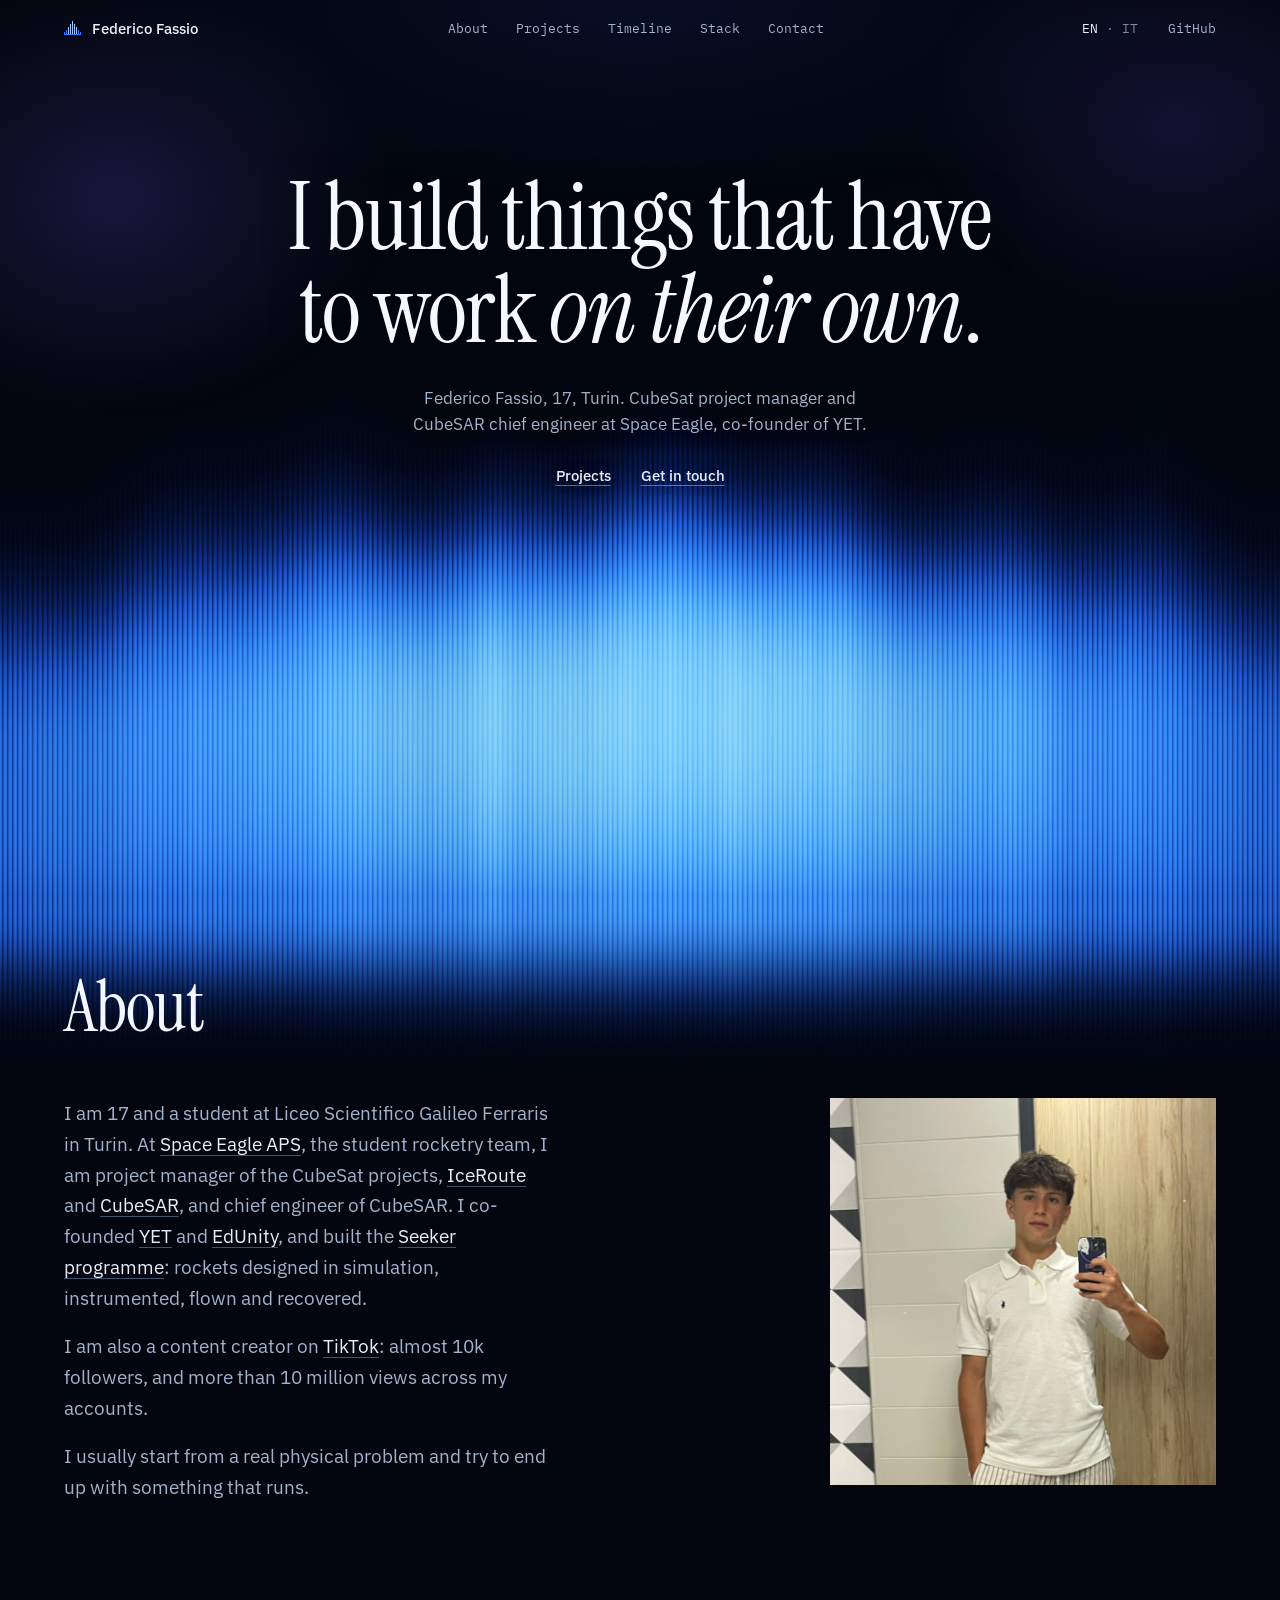
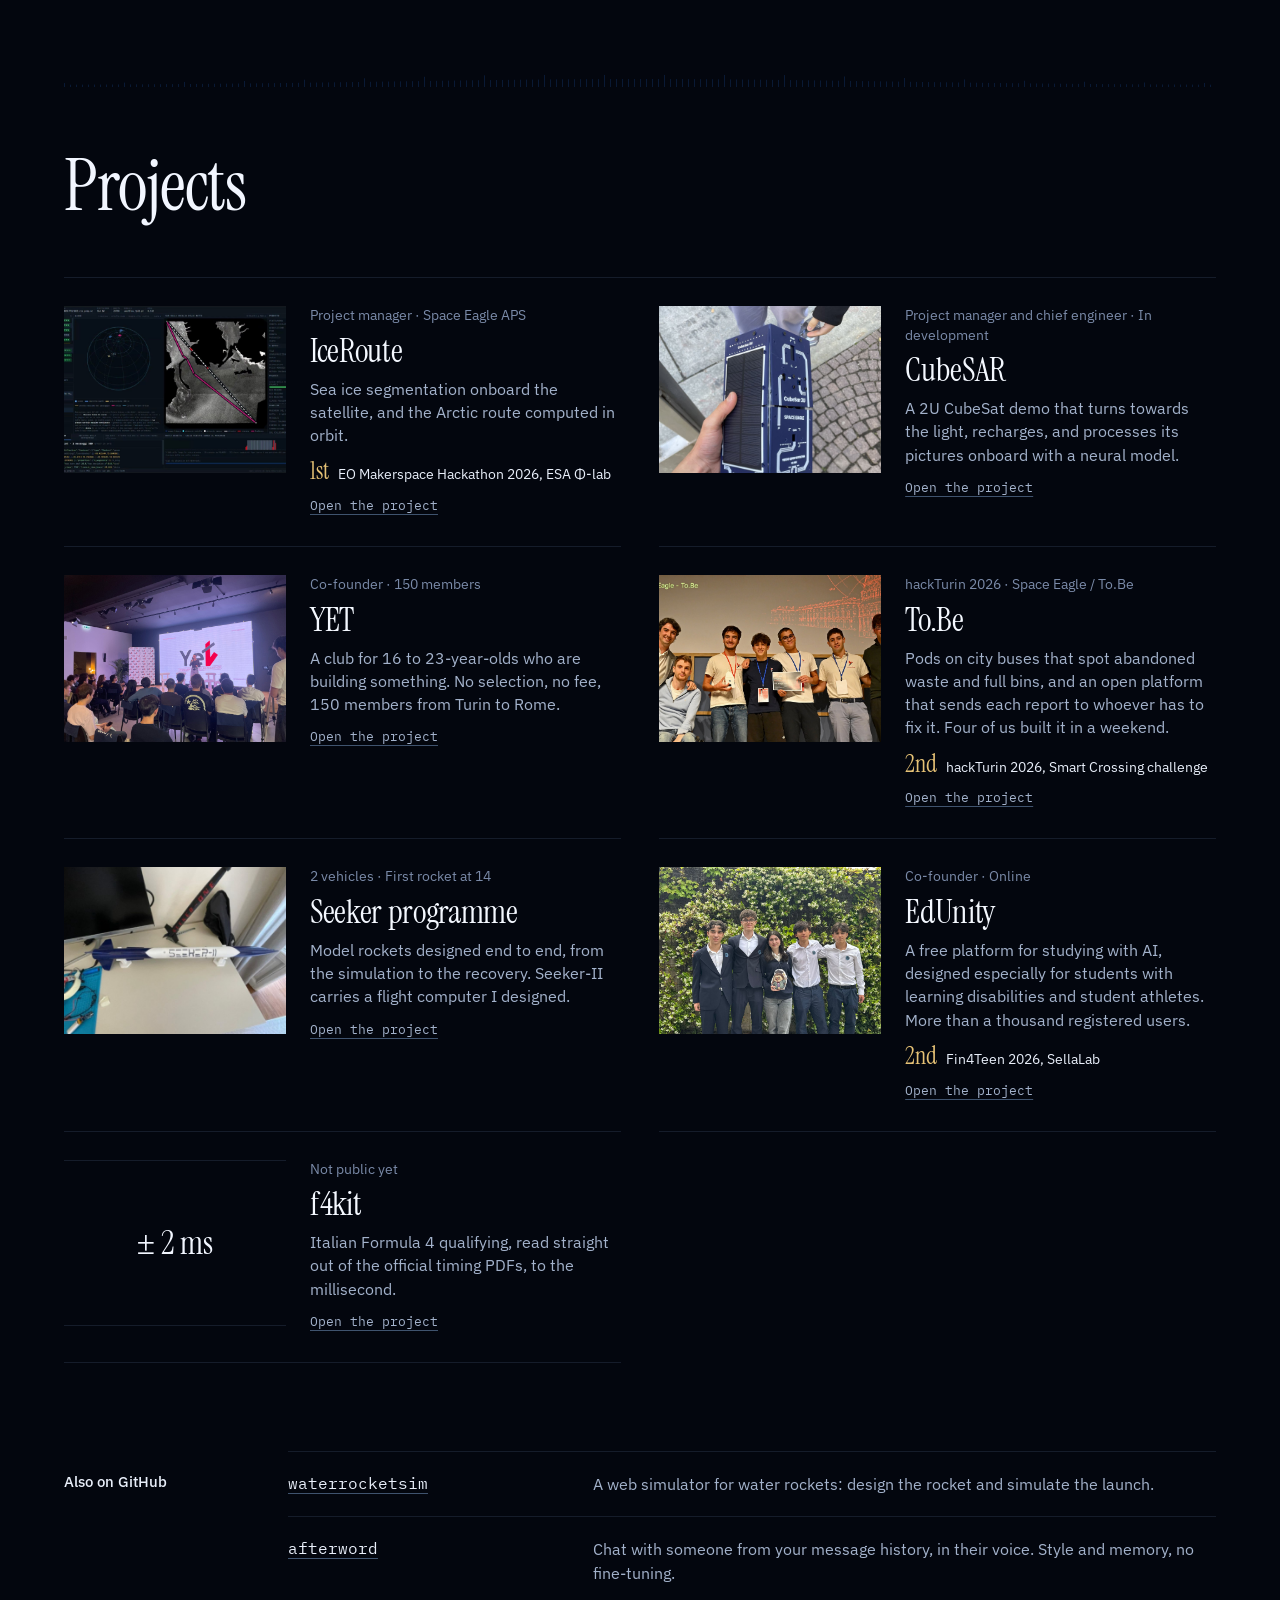
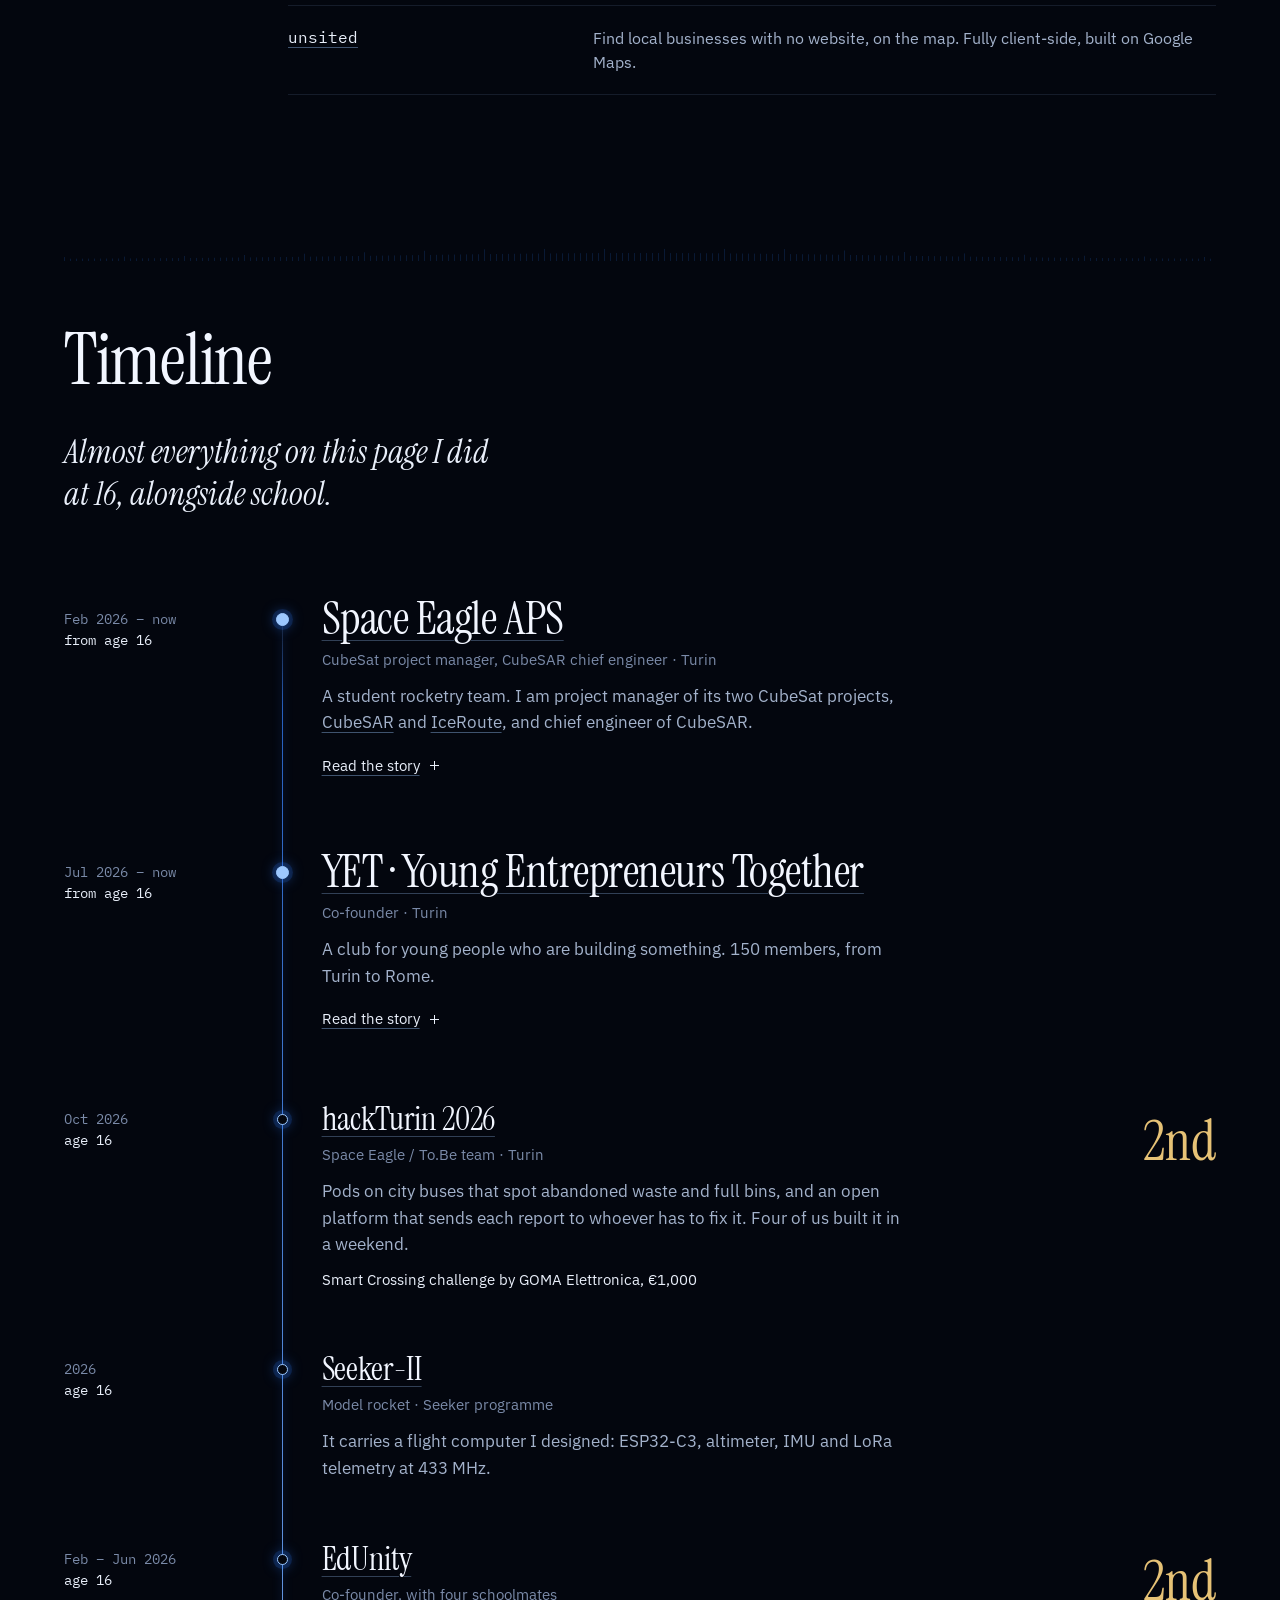
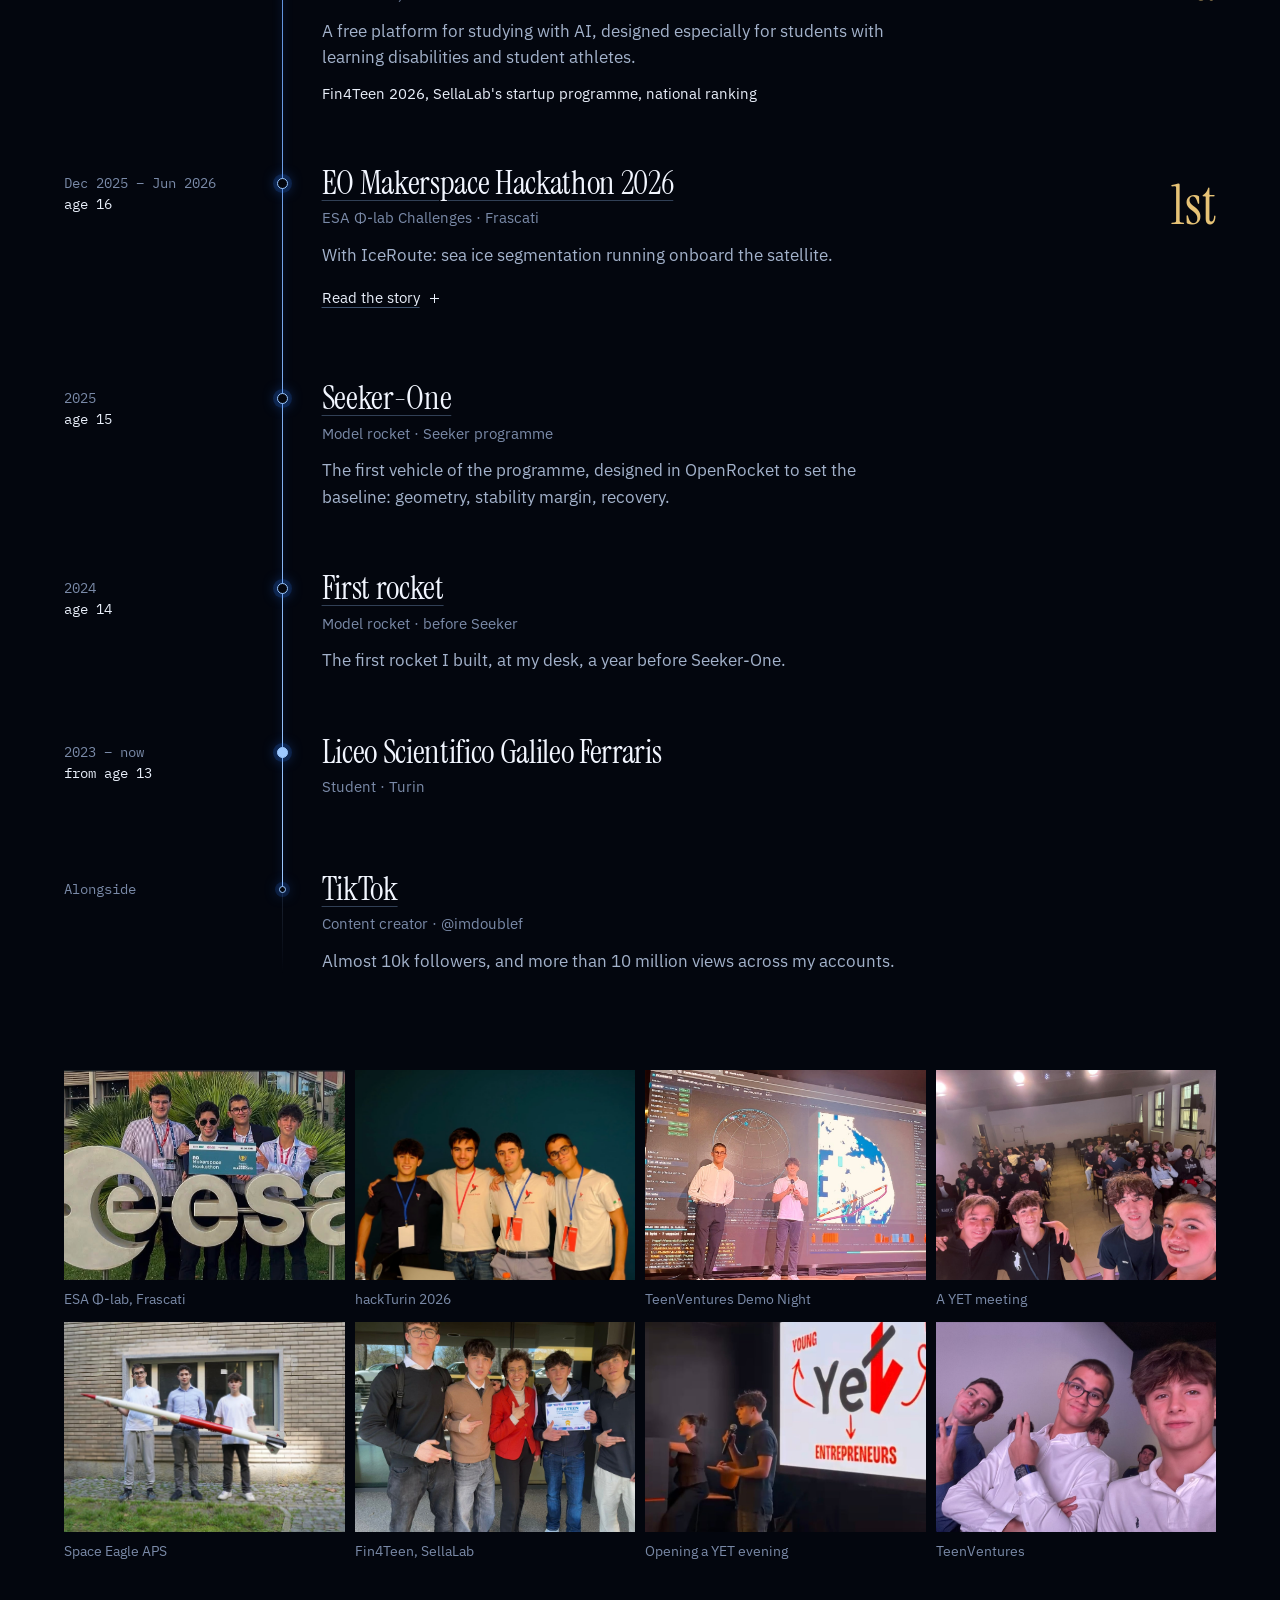
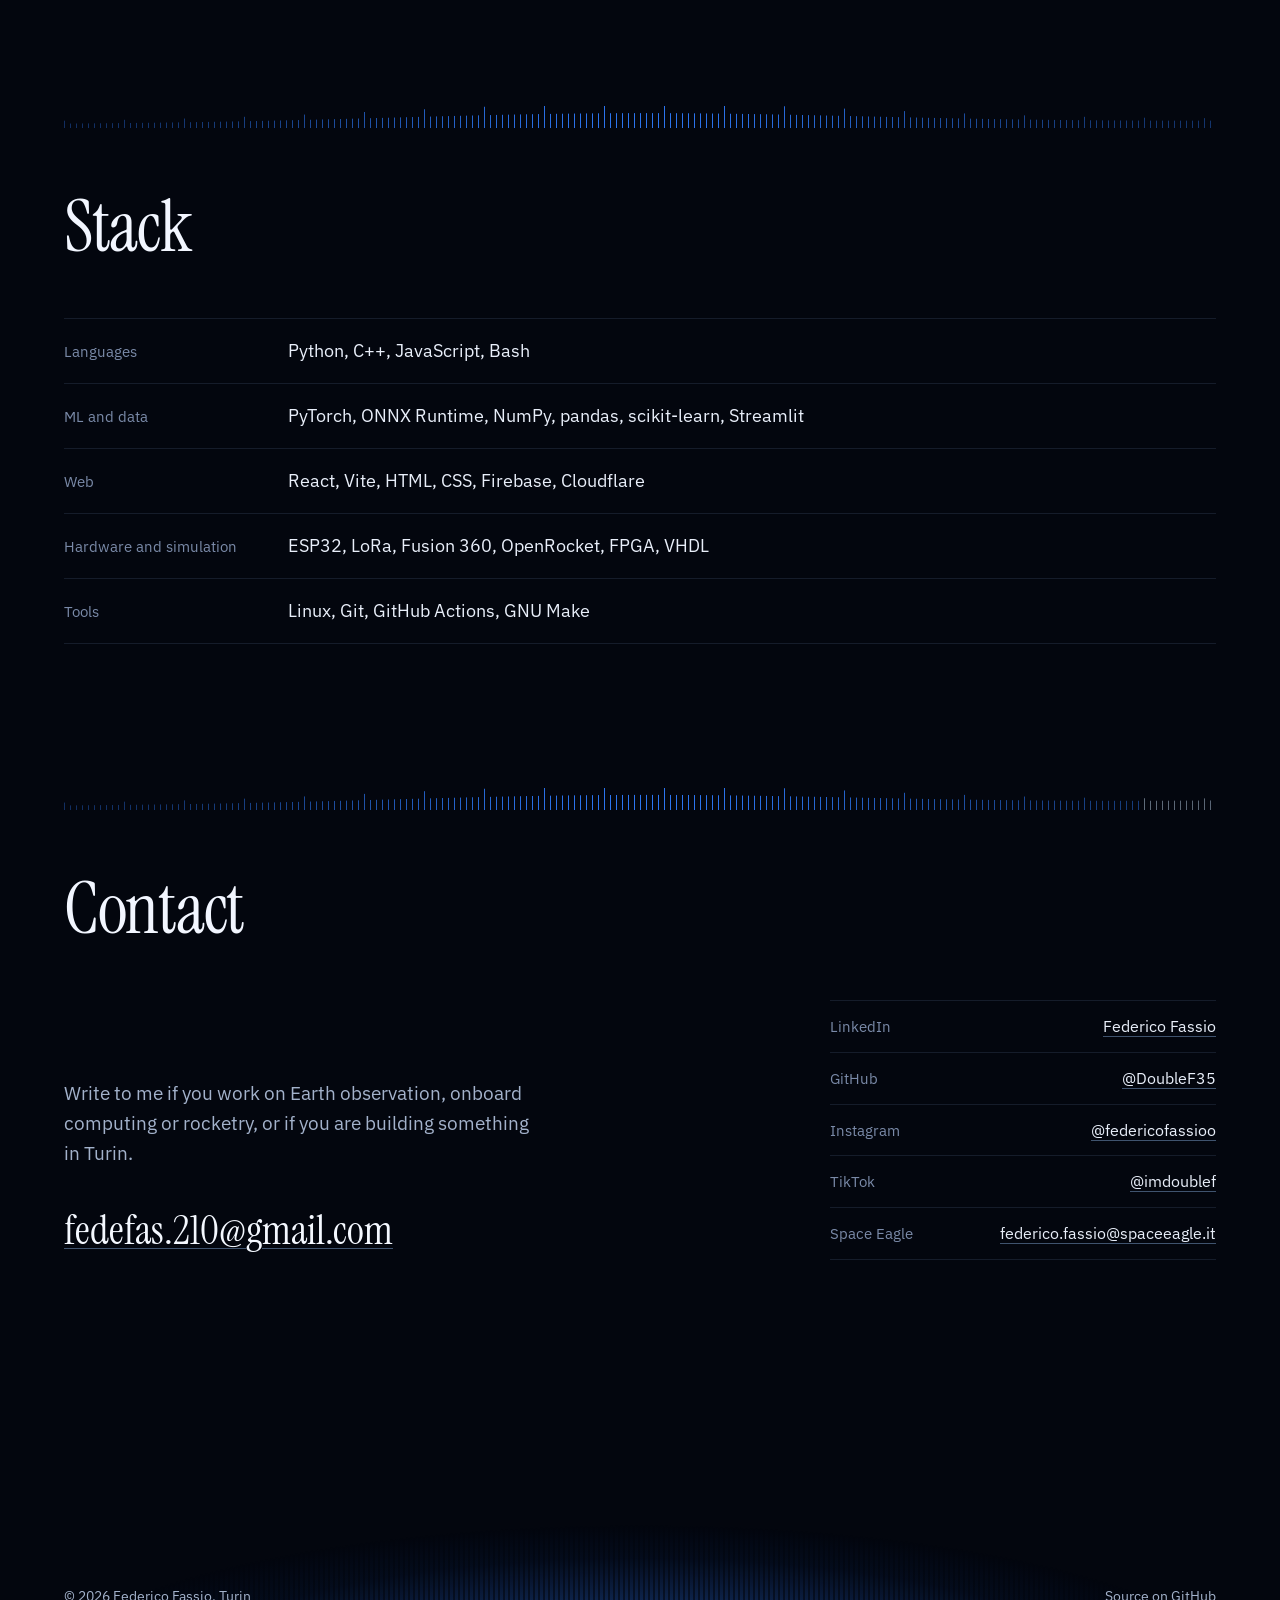
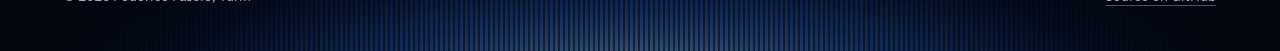
==== index.html @ 8b1aa98d "Video: partono all'apertura della pagina e vanno sempre avanti - Niente più avvio e pausa legati all" ====
<!doctype html>
<html lang="en" data-lang="en" data-title-en="Federico Fassio · I build things that have to work on their own" data-title-it="Federico Fassio · Costruisco cose che devono funzionare da sole">
<head>
<meta charset="utf-8">
<meta name="viewport" content="width=device-width, initial-scale=1, viewport-fit=cover">
<title>Federico Fassio · I build things that have to work on their own</title>
<meta name="description" content="Federico Fassio, Turin. CubeSat project manager at Space Eagle APS (IceRoute, CubeSAR), chief engineer of CubeSAR, co-founder of YET. Onboard machine learning, synthetic aperture radar, rocketry.">
<meta name="author" content="Federico Fassio">
<link rel="canonical" href="https://federicofassio.it/">

<!-- L'anteprima quando si manda il link (WhatsApp, iMessage, Telegram,
     LinkedIn, X): la copertina è l'hero del sito a 1200x630. -->
<meta property="og:type" content="profile">
<meta property="og:site_name" content="Federico Fassio">
<meta property="og:title" content="Federico Fassio · I build things that have to work on their own.">
<meta property="og:description" content="CubeSat project manager and CubeSAR chief engineer at Space Eagle, co-founder of YET. Turin.">
<meta property="og:url" content="https://federicofassio.it/">
<meta property="og:locale" content="en_GB">
<meta property="og:locale:alternate" content="it_IT">
<meta property="og:image" content="https://federicofassio.it/img/cover.jpg">
<meta property="og:image:type" content="image/jpeg">
<meta property="og:image:width" content="1200">
<meta property="og:image:height" content="630">
<meta property="og:image:alt" content="Federico Fassio: I build things that have to work on their own.">
<meta name="twitter:card" content="summary_large_image">
<meta name="twitter:title" content="Federico Fassio · I build things that have to work on their own.">
<meta name="twitter:description" content="CubeSat project manager and CubeSAR chief engineer at Space Eagle, co-founder of YET. Turin.">
<meta name="twitter:image" content="https://federicofassio.it/img/cover.jpg">
<meta name="twitter:image:alt" content="Federico Fassio: I build things that have to work on their own.">
<meta name="theme-color" content="#03060e">

<!-- Il marchio: cinque tacche a campana sull'orizzonte. File veri e non
     incorporati, così Google li mostra accanto al sito nei risultati. -->
<link rel="icon" href="/favicon.ico" sizes="48x48">
<link rel="icon" href="/favicon.svg" type="image/svg+xml">
<link rel="icon" href="/favicon-96x96.png" sizes="96x96" type="image/png">
<link rel="apple-touch-icon" href="/apple-touch-icon.png">
<link rel="manifest" href="/site.webmanifest">

<!-- Dati strutturati: legano il nome ai profili e a Space Eagle, così chi
     cerca "Federico Fassio" trova una scheda sola invece di frammenti sparsi. -->
<script type="application/ld+json">
{
  "@context": "https://schema.org",
  "@type": "WebSite",
  "name": "Federico Fassio",
  "alternateName": "federicofassio.it",
  "url": "https://federicofassio.it/"
}
</script>
<script type="application/ld+json">
{
  "@context": "https://schema.org",
  "@type": "Person",
  "name": "Federico Fassio",
  "url": "https://federicofassio.it/",
  "jobTitle": "CubeSat project manager and CubeSAR chief engineer, Space Eagle APS",
  "email": "mailto:fedefas.210@gmail.com",
  "address": {"@type": "PostalAddress", "addressLocality": "Torino", "addressCountry": "IT"},
  "affiliation": {"@type": "Organization", "name": "Space Eagle APS", "url": "https://www.spaceeagle.it"},
  "knowsAbout": ["Synthetic aperture radar", "Earth observation", "Onboard edge computing", "Rocketry", "Data analysis"],
  "sameAs": [
    "https://www.linkedin.com/in/federico-fassio-202a623b8/",
    "https://www.instagram.com/federicofassioo/",
    "https://www.tiktok.com/@imdoublef",
    "https://github.com/DoubleF35"
  ]
}
</script>

<!-- La lingua scelta si applica prima del disegno, così non si vede il cambio -->
<script>
try{
  var L = localStorage.getItem('lang');
  if(L === 'it' || L === 'en'){
    document.documentElement.setAttribute('data-lang', L);
    document.documentElement.setAttribute('lang', L);
  }
}catch(e){}
</script>

<link rel="preconnect" href="https://fonts.googleapis.com">
<link rel="preconnect" href="https://fonts.gstatic.com" crossorigin>
<link href="https://fonts.googleapis.com/css2?family=IBM+Plex+Mono:wght@400;500&family=IBM+Plex+Sans:wght@400;500;600&family=Instrument+Serif:ital@0;1&display=swap" rel="stylesheet">

<link rel="stylesheet" href="assets/site.css?v=8">
</head>
<body>
<a class="skip" href="#main" data-l="en">Skip to content</a>
<a class="skip" href="#main" data-l="it">Salta al contenuto</a>

<nav class="nav" id="nav">
  <div class="nav__in">
    <a class="brand" href="#top">
      <!-- Il marchio: nove tacche a campana su una riga, come il cumulo dell'hero -->
      <svg viewBox="0 0 17 14" aria-hidden="true"><rect class="h" x="0" y="11" width="1" height="2"/><rect class="h" x="2" y="9" width="1" height="4"/><rect x="4" y="6" width="1" height="7"/><rect x="6" y="3" width="1" height="10"/><rect x="8" y="0" width="1" height="13"/><rect x="10" y="3" width="1" height="10"/><rect x="12" y="6" width="1" height="7"/><rect class="h" x="14" y="9" width="1" height="4"/><rect class="h" x="16" y="11" width="1" height="2"/><rect class="h" x="0" y="13" width="17" height="1"/></svg>
      Federico Fassio
    </a>
    <ul class="nav__links" id="navlinks">
      <li><a href="#about"><span data-l="en">About</span><span data-l="it">Chi sono</span></a></li>
      <li><a href="#projects"><span data-l="en">Projects</span><span data-l="it">Progetti</span></a></li>
      <li><a href="#path"><span data-l="en">Timeline</span><span data-l="it">Percorso</span></a></li>
      <li><a href="#stack">Stack</a></li>
      <li><a href="#contact"><span data-l="en">Contact</span><span data-l="it">Contatti</span></a></li>
      <li class="nav__extra"><a href="https://github.com/DoubleF35" rel="me">GitHub</a></li>
      <li class="nav__extra"><a href="https://www.instagram.com/federicofassioo/" rel="me">Instagram</a></li>
      <li class="nav__extra"><a href="https://www.tiktok.com/@imdoublef" rel="me">TikTok</a></li>
    </ul>
    <div class="nav__end">
      <div class="lang" id="lang" role="group" aria-label="Lingua / Language">
        <button type="button" value="en" lang="en" aria-pressed="true">EN</button><span aria-hidden="true">·</span><button type="button" value="it" lang="it" aria-pressed="false">IT</button>
      </div>
      <a class="nav__gh" href="https://github.com/DoubleF35" rel="me">GitHub</a>
      <button type="button" class="burger" id="burger" aria-expanded="false" aria-controls="navlinks">
        <i aria-hidden="true"></i>Menu
      </button>
    </div>
  </div>
  <span class="nav__comb" aria-hidden="true"></span>
</nav>

<header class="hero" id="top">
  <div class="hero__sky" aria-hidden="true"></div>
  <canvas class="hero__comb" aria-hidden="true"></canvas>
  <span class="hero__horizon" aria-hidden="true"></span>
  <div class="hero__in">
    <h1>
      <span data-l="en">I build things that have to work <em>on their own</em>.</span>
      <span data-l="it">Costruisco cose che devono funzionare <em>da&nbsp;sole</em>.</span>
    </h1>
    <p class="hero__deck" data-l="en">Federico Fassio, <span class="age-now">16</span>, Turin. CubeSat project manager and CubeSAR chief engineer at Space Eagle, co-founder of YET.</p>
    <p class="hero__deck" data-l="it">Federico Fassio, <span class="age-now">16</span> anni, Torino. Project manager dei CubeSat e chief engineer di CubeSAR in Space Eagle, cofondatore di YET.</p>
    <p class="hero__links">
      <a href="#projects"><span data-l="en">Projects</span><span data-l="it">Progetti</span></a>
      <a href="#contact"><span data-l="en">Get in touch</span><span data-l="it">Scrivimi</span></a>
    </p>
  </div>
</header>

<main id="main">

  <!-- ====================== CHI SONO ====================== -->
  <section id="about"><div class="wrap">
    <h2><span data-l="en">About</span><span data-l="it">Chi sono</span></h2>
    <div class="about">
      <div>
        <p data-l="en">
          I am <span class="age-now">16</span> and a student at Liceo Scientifico Galileo Ferraris in Turin.
          At <a href="https://www.spaceeagle.it">Space Eagle APS</a>, the student rocketry team, I am
          project manager of the CubeSat projects, <a href="iceroute/">IceRoute</a> and
          <a href="cubesar/">CubeSAR</a>, and chief engineer of CubeSAR. I co-founded <a href="yet-community/">YET</a> and
          <a href="edunity/">EdUnity</a>, and built the
          <a href="seeker/">Seeker programme</a>: rockets designed in simulation, instrumented,
          flown and recovered.
        </p>
        <p data-l="it">
          Ho <span class="age-now">16</span> anni e studio al Liceo Scientifico Galileo Ferraris di Torino.
          In <a href="https://www.spaceeagle.it">Space Eagle APS</a>, il team studentesco di
          missilistica, sono project manager dei progetti CubeSat, <a href="iceroute/">IceRoute</a>
          e <a href="cubesar/">CubeSAR</a>, e chief engineer di CubeSAR. Ho cofondato
          <a href="yet-community/">YET</a> ed <a href="edunity/">EdUnity</a>, e ho
          costruito il <a href="seeker/">programma Seeker</a>: razzi progettati in simulazione,
          strumentati, lanciati e recuperati.
        </p>
        <p data-l="en">
          I am also a content creator on <a href="https://www.tiktok.com/@imdoublef" rel="me">TikTok</a>:
          almost 10k followers, and more than 10 million views across my accounts.
        </p>
        <p data-l="it">
          Sono anche content creator su <a href="https://www.tiktok.com/@imdoublef" rel="me">TikTok</a>:
          quasi 10k follower e più di 10 milioni di visualizzazioni complessive sui miei account.
        </p>
        <p data-l="en">I usually start from a real physical problem and try to end up with something that runs.</p>
        <p data-l="it">Di solito parto da un problema fisico vero e cerco di arrivare a qualcosa che gira.</p>
      </div>
      <figure class="portrait">
        <span class="frame"><img src="img/ritratto.jpeg" width="1600" height="2133" alt="Federico Fassio" loading="lazy" decoding="async"></span>
      </figure>
    </div>
  </div></section>

  <!-- ====================== PROGETTI ====================== -->
  <section id="projects"><div class="wrap">
    <canvas class="sep" aria-hidden="true"></canvas>
    <h2><span data-l="en">Projects</span><span data-l="it">Progetti</span></h2>

    <ul class="plist">
      <li id="iceroute"><a class="pitem" href="iceroute/">
        <span class="frame"><img src="img/iceroute-console.jpg" width="1582" height="945" alt="" loading="lazy"></span>
        <div class="pitem__text">
          <p class="pitem__meta">Project manager · Space Eagle APS</p>
          <h3 class="pitem__name">IceRoute</h3>
          <p class="pitem__deck" data-l="en">Sea ice segmentation onboard the satellite, and the Arctic route computed in orbit.</p>
          <p class="pitem__deck" data-l="it">Segmentazione del ghiaccio marino a bordo del satellite, e la rotta artica calcolata in orbita.</p>
          <p class="pitem__prize"><b><span data-l="en">1st</span><span data-l="it">1º</span></b><span>EO Makerspace Hackathon 2026, ESA <span class="nw">Φ-lab</span></span></p>
          <span class="pitem__go"><span data-l="en">Open the project</span><span data-l="it">Apri il progetto</span></span>
        </div>
      </a></li>
      <li id="cubesar"><a class="pitem" href="cubesar/">
        <span class="frame"><img src="img/cubesar-2u.jpg" width="1200" height="1600" alt="" loading="lazy"></span>
        <div class="pitem__text">
          <p class="pitem__meta"><span data-l="en">Project manager and chief engineer · In development</span><span data-l="it">Project manager e chief engineer · In sviluppo</span></p>
          <h3 class="pitem__name">CubeSAR</h3>
          <p class="pitem__deck" data-l="en">A 2U CubeSat demo that turns towards the light, recharges, and processes its pictures onboard with a neural model.</p>
          <p class="pitem__deck" data-l="it">Una demo di CubeSat 2U che si orienta verso la luce, si ricarica ed elabora a bordo le sue foto con un modello neurale.</p>
          <span class="pitem__go"><span data-l="en">Open the project</span><span data-l="it">Apri il progetto</span></span>
        </div>
      </a></li>
      <li id="yet"><a class="pitem" href="yet-community/">
        <span class="frame"><img src="img/yet.jpg" width="1600" height="1200" alt="" loading="lazy"></span>
        <div class="pitem__text">
          <p class="pitem__meta"><span data-l="en">Co-founder · 150 members</span><span data-l="it">Cofondatore · 150 membri</span></p>
          <h3 class="pitem__name">YET</h3>
          <p class="pitem__deck" data-l="en">A club for 16 to 23-year-olds who are building something. No selection, no fee, 150 members from Turin to Rome.</p>
          <p class="pitem__deck" data-l="it">Il club per ragazzi fra i 16 e i 23 anni che stanno costruendo qualcosa. Niente selezione, niente quota, 150 membri da Torino a Roma.</p>
          <span class="pitem__go"><span data-l="en">Open the project</span><span data-l="it">Apri il progetto</span></span>
        </div>
      </a></li>
      <li id="tobe"><a class="pitem" href="tobe/">
        <span class="frame"><img src="img/hackturin-premio.jpg" width="1600" height="1067" alt="" loading="lazy"></span>
        <div class="pitem__text">
          <p class="pitem__meta">hackTurin 2026 · Space Eagle / To.Be</p>
          <h3 class="pitem__name">To.Be</h3>
          <p class="pitem__deck" data-l="en">Pods on city buses that spot abandoned waste and full bins, and an open platform that sends each report to whoever has to fix it. Four of us built it in a weekend.</p>
          <p class="pitem__deck" data-l="it">Pod sui bus di linea che riconoscono rifiuti abbandonati e cassonetti pieni, e una piattaforma aperta che manda ogni segnalazione a chi deve intervenire. L'abbiamo costruita in quattro in un fine settimana.</p>
          <p class="pitem__prize"><b><span data-l="en">2nd</span><span data-l="it">2º</span></b><span data-l="en">hackTurin 2026, Smart Crossing challenge</span><span data-l="it">hackTurin 2026, challenge Smart Crossing</span></p>
          <span class="pitem__go"><span data-l="en">Open the project</span><span data-l="it">Apri il progetto</span></span>
        </div>
      </a></li>
      <li id="seeker"><a class="pitem" href="seeker/">
        <span class="frame"><img src="img/seeker-ii-scrivania.jpg" width="1024" height="768" alt="" loading="lazy"></span>
        <div class="pitem__text">
          <p class="pitem__meta"><span data-l="en">2 vehicles · First rocket at 14</span><span data-l="it">2 vettori · Primo razzo a 14 anni</span></p>
          <h3 class="pitem__name"><span data-l="en">Seeker programme</span><span data-l="it">Programma Seeker</span></h3>
          <p class="pitem__deck" data-l="en">Model rockets designed end to end, from the simulation to the recovery. <span class="nw">Seeker-II</span> carries a flight computer I designed.</p>
          <p class="pitem__deck" data-l="it">Razzi modellistici progettati dall'inizio alla fine, dalla simulazione al recupero. <span class="nw">Seeker-II</span> porta un computer di volo progettato da me.</p>
          <span class="pitem__go"><span data-l="en">Open the project</span><span data-l="it">Apri il progetto</span></span>
        </div>
      </a></li>
      <li id="edunity"><a class="pitem" href="edunity/">
        <span class="frame"><img src="img/edunity.jpeg" width="1600" height="1200" alt="" loading="lazy"></span>
        <div class="pitem__text">
          <p class="pitem__meta"><span data-l="en">Co-founder · Online</span><span data-l="it">Cofondatore · Online</span></p>
          <h3 class="pitem__name">EdUnity</h3>
          <p class="pitem__deck" data-l="en">A free platform for studying with AI, designed especially for students with learning disabilities and student athletes. More than a thousand registered users.</p>
          <p class="pitem__deck" data-l="it">Una piattaforma gratuita per studiare con l'AI, pensata in particolare per studenti con DSA e studenti-atleti. Più di mille utenti registrati.</p>
          <p class="pitem__prize"><b><span data-l="en">2nd</span><span data-l="it">2º</span></b><span>Fin4Teen 2026, SellaLab</span></p>
          <span class="pitem__go"><span data-l="en">Open the project</span><span data-l="it">Apri il progetto</span></span>
        </div>
      </a></li>
      <li id="f4kit"><a class="pitem" href="f4kit/">
        <span class="frame pitem__eq" aria-hidden="true"><span>±&nbsp;2&nbsp;ms</span></span>
        <div class="pitem__text">
          <p class="pitem__meta"><span data-l="en">Not public yet</span><span data-l="it">Non ancora pubblico</span></p>
          <h3 class="pitem__name">f4kit</h3>
          <p class="pitem__deck" data-l="en">Italian Formula 4 qualifying, read straight out of the official timing PDFs, to the millisecond.</p>
          <p class="pitem__deck" data-l="it">Le qualifiche della Formula 4 italiana, lette direttamente dai PDF cronometrici ufficiali, al millesimo.</p>
          <span class="pitem__go"><span data-l="en">Open the project</span><span data-l="it">Apri il progetto</span></span>
        </div>
      </a></li>
    </ul>

    <div class="more">
      <h3><span data-l="en">Also on GitHub</span><span data-l="it">Altro su GitHub</span></h3>
      <ul>
        <li><a href="https://doublef35.github.io/waterrocketsim/">
          <span class="name">waterrocketsim</span>
          <span class="desc" data-l="en">A web simulator for water rockets: design the rocket and simulate the launch.</span>
          <span class="desc" data-l="it">Simulatore web di razzi ad acqua: progetti il razzo e simuli il lancio.</span>
        </a></li>
        <li><a href="https://github.com/DoubleF35/afterword">
          <span class="name">afterword</span>
          <span class="desc" data-l="en">Chat with someone from your message history, in their voice. Style and memory, no fine-tuning.</span>
          <span class="desc" data-l="it">Parlare con qualcuno a partire dalla cronologia dei messaggi, con la sua voce. Stile e memoria, senza fine-tuning.</span>
        </a></li>
        <li><a href="https://doublef35.github.io/unsited/">
          <span class="name">unsited</span>
          <span class="desc" data-l="en">Find local businesses with no website, on the map. Fully client-side, built on Google Maps.</span>
          <span class="desc" data-l="it">Trova sulla mappa le attività locali senza sito. Tutto lato client, costruito su Google Maps.</span>
        </a></li>
      </ul>
    </div>
  </div></section>

  <!-- ====================== PERCORSO ====================== -->
  <section id="path"><div class="wrap">
    <canvas class="sep" aria-hidden="true"></canvas>
    <h2><span data-l="en">Timeline</span><span data-l="it">Percorso</span></h2>
    <p class="lede-i" data-l="en">Almost everything on this page I did at 16, alongside school.</p>
    <p class="lede-i" data-l="it">Quasi tutto quello che c'è in questa pagina l'ho fatto a 16 anni, insieme alla scuola.</p>

    <ol class="tl">
      <li class="is-now is-key">
        <p class="tl__when"><span class="tl__date"><span data-l="en">Feb&nbsp;2026 – now</span><span data-l="it">feb&nbsp;2026 – oggi</span></span><span class="tl__age"><span data-l="en">from age 16</span><span data-l="it">dai 16 anni</span></span></p>
        <div class="tl__body">
          <div class="tl__text">
            <h3 class="tl__name"><a href="https://www.spaceeagle.it">Space Eagle APS</a></h3>
            <p class="tl__role" data-l="en">CubeSat project manager, CubeSAR chief engineer · Turin</p>
            <p class="tl__role" data-l="it">Project manager CubeSat, chief engineer di CubeSAR · Torino</p>
            <p class="tl__line" data-l="en">A student rocketry team. I am project manager of its two CubeSat projects, <a href="cubesar/">CubeSAR</a> and <a href="iceroute/">IceRoute</a>, and chief engineer of CubeSAR.</p>
            <p class="tl__line" data-l="it">Un team studentesco di missilistica. Sono project manager dei suoi due progetti CubeSat, <a href="cubesar/">CubeSAR</a> e <a href="iceroute/">IceRoute</a>, e chief engineer di CubeSAR.</p>
            <details class="tl__more">
              <summary><span data-l="en">Read the story</span><span data-l="it">Leggi la storia</span></summary>
              <div class="tl__story">
                <p data-l="en">
                  The team builds everything in house, from propulsion to avionics. I joined as an
                  associate member in February 2026 and have worked on ICARO and IceRoute since then.
                  Since August 2026 I have been planning and splitting the work on the two CubeSat
                  projects, and checking that what we present outside matches the technical side.
                </p>
                <p data-l="it">
                  Il team sviluppa tutto in casa, dalla propulsione all'avionica. Sono entrato come socio
                  a febbraio 2026 e da allora lavoro su ICARO e IceRoute. Da agosto 2026 pianifico e divido il
                  lavoro sui due progetti CubeSat, e controllo che quello che presentiamo all'esterno
                  corrisponda alla parte tecnica.
                </p>
              </div>
            </details>
          </div>
        </div>
      </li>
      <li class="is-now is-key">
        <p class="tl__when"><span class="tl__date"><span data-l="en">Jul&nbsp;2026 – now</span><span data-l="it">lug&nbsp;2026 – oggi</span></span><span class="tl__age"><span data-l="en">from age 16</span><span data-l="it">dai 16 anni</span></span></p>
        <div class="tl__body">
          <div class="tl__text">
            <h3 class="tl__name"><a href="yet-community/">YET · Young Entrepreneurs Together</a></h3>
            <p class="tl__role" data-l="en">Co-founder · Turin</p>
            <p class="tl__role" data-l="it">Cofondatore · Torino</p>
            <p class="tl__line" data-l="en">A club for young people who are building something. 150 members, from Turin to Rome.</p>
            <p class="tl__line" data-l="it">Un club per ragazzi che stanno costruendo qualcosa. 150 membri, da Torino a Roma.</p>
            <details class="tl__more">
              <summary><span data-l="en">Read the story</span><span data-l="it">Leggi la storia</span></summary>
              <div class="tl__story">
                <ul data-l="en">
                  <li>I run the meetings where members present their projects and get direct criticism</li>
                  <li>I keep in touch with local founders, mentors and startups</li>
                  <li>I look after the website, the tools and the online channels</li>
                </ul>
                <ul data-l="it">
                  <li>Conduco gli incontri in cui i membri presentano i loro progetti e ricevono critiche dirette</li>
                  <li>Tengo i contatti con founder, mentor e startup del territorio</li>
                  <li>Curo il sito, gli strumenti e i canali online</li>
                </ul>
              </div>
            </details>
          </div>
        </div>
      </li>
      <li>
        <p class="tl__when"><span class="tl__date"><span data-l="en">Oct&nbsp;2026</span><span data-l="it">ott&nbsp;2026</span></span><span class="tl__age"><span data-l="en">age 16</span><span data-l="it">16 anni</span></span></p>
        <div class="tl__body">
          <div class="tl__text">
            <h3 class="tl__name"><a href="tobe/">hackTurin 2026</a></h3>
            <p class="tl__role" data-l="en">Space Eagle / To.Be team · Turin</p>
            <p class="tl__role" data-l="it">Team Space Eagle / To.Be · Torino</p>
            <p class="tl__line" data-l="en">Pods on city buses that spot abandoned waste and full bins, and an open platform that sends each report to whoever has to fix it. Four of us built it in a weekend.</p>
            <p class="tl__line" data-l="it">Pod sui bus di linea che riconoscono rifiuti abbandonati e cassonetti pieni, e una piattaforma aperta che manda ogni segnalazione a chi deve intervenire. L'abbiamo costruita in quattro in un fine settimana.</p>
            <p class="tl__prize" data-l="en">Smart Crossing challenge by GOMA Elettronica, €1,000</p>
            <p class="tl__prize" data-l="it">Challenge Smart Crossing di GOMA Elettronica, 1.000&nbsp;€</p>
          </div>
          <p class="ord"><span data-l="en">2nd</span><span data-l="it">2º</span></p>
        </div>
      </li>
      <li>
        <p class="tl__when"><span class="tl__date"><span data-l="en">2026</span><span data-l="it">2026</span></span><span class="tl__age"><span data-l="en">age 16</span><span data-l="it">16 anni</span></span></p>
        <div class="tl__body">
          <div class="tl__text">
            <h3 class="tl__name"><a href="seeker/">Seeker-II</a></h3>
            <p class="tl__role" data-l="en">Model rocket · Seeker programme</p>
            <p class="tl__role" data-l="it">Razzo modellistico · programma Seeker</p>
            <p class="tl__line" data-l="en">It carries a flight computer I designed: <span class="nw">ESP32-C3</span>, altimeter, IMU and LoRa telemetry at 433&nbsp;MHz.</p>
            <p class="tl__line" data-l="it">Porta un computer di volo progettato da me: <span class="nw">ESP32-C3</span>, altimetro, IMU e telemetria LoRa a 433&nbsp;MHz.</p>
          </div>
        </div>
      </li>
      <li>
        <p class="tl__when"><span class="tl__date"><span data-l="en">Feb – Jun&nbsp;2026</span><span data-l="it">feb – giu&nbsp;2026</span></span><span class="tl__age"><span data-l="en">age 16</span><span data-l="it">16 anni</span></span></p>
        <div class="tl__body">
          <div class="tl__text">
            <h3 class="tl__name"><a href="edunity/">EdUnity</a></h3>
            <p class="tl__role" data-l="en">Co-founder, with four schoolmates</p>
            <p class="tl__role" data-l="it">Cofondatore, con quattro compagni di scuola</p>
            <p class="tl__line" data-l="en">A free platform for studying with AI, designed especially for students with learning disabilities and student athletes.</p>
            <p class="tl__line" data-l="it">Una piattaforma gratuita per studiare con l'AI, pensata in particolare per studenti con DSA e studenti-atleti.</p>
            <p class="tl__prize" data-l="en">Fin4Teen 2026, SellaLab's startup programme, national ranking</p>
            <p class="tl__prize" data-l="it">Fin4Teen 2026, il programma per startup di SellaLab, classifica nazionale</p>
          </div>
          <p class="ord"><span data-l="en">2nd</span><span data-l="it">2º</span></p>
        </div>
      </li>
      <li>
        <p class="tl__when"><span class="tl__date"><span data-l="en">Dec&nbsp;2025 – Jun&nbsp;2026</span><span data-l="it">dic&nbsp;2025 – giu&nbsp;2026</span></span><span class="tl__age"><span data-l="en">age 16</span><span data-l="it">16 anni</span></span></p>
        <div class="tl__body">
          <div class="tl__text">
            <h3 class="tl__name"><a href="iceroute/">EO Makerspace Hackathon 2026</a></h3>
            <p class="tl__role">ESA <span class="nw">Φ-lab</span> Challenges · Frascati</p>
            <p class="tl__line" data-l="en">With IceRoute: sea ice segmentation running onboard the satellite.</p>
            <p class="tl__line" data-l="it">Con IceRoute: la segmentazione del ghiaccio marino fatta a bordo del satellite.</p>
            <details class="tl__more">
              <summary><span data-l="en">Read the story</span><span data-l="it">Leggi la storia</span></summary>
              <div class="tl__story">
                <p data-l="en">
                  Run in collaboration with WMF (We Make Future) and IngeniArs s.r.l. Team: Simone Avella,
                  Federico Fassio, Giuseppe Mondilla, Lorenzo Razzano. Advisor: Riccardo Apa.
                </p>
                <p data-l="it">
                  In collaborazione con WMF (We Make Future) e IngeniArs s.r.l. Squadra: Simone Avella,
                  Federico Fassio, Giuseppe Mondilla, Lorenzo Razzano. Advisor: Riccardo Apa.
                </p>
              </div>
            </details>
          </div>
          <p class="ord"><span data-l="en">1st</span><span data-l="it">1º</span></p>
        </div>
      </li>
      <li>
        <p class="tl__when"><span class="tl__date"><span data-l="en">2025</span><span data-l="it">2025</span></span><span class="tl__age"><span data-l="en">age 15</span><span data-l="it">15 anni</span></span></p>
        <div class="tl__body">
          <div class="tl__text">
            <h3 class="tl__name"><a href="seeker/">Seeker-One</a></h3>
            <p class="tl__role" data-l="en">Model rocket · Seeker programme</p>
            <p class="tl__role" data-l="it">Razzo modellistico · programma Seeker</p>
            <p class="tl__line" data-l="en">The first vehicle of the programme, designed in OpenRocket to set the baseline: geometry, stability margin, recovery.</p>
            <p class="tl__line" data-l="it">Il primo vettore del programma, progettato in OpenRocket per fissare la base: geometria, margine di stabilità, recupero.</p>
          </div>
        </div>
      </li>
      <li>
        <p class="tl__when"><span class="tl__date"><span data-l="en">2024</span><span data-l="it">2024</span></span><span class="tl__age"><span data-l="en">age 14</span><span data-l="it">14 anni</span></span></p>
        <div class="tl__body">
          <div class="tl__text">
            <h3 class="tl__name"><a href="seeker/"><span data-l="en">First rocket</span><span data-l="it">Primo razzo</span></a></h3>
            <p class="tl__role" data-l="en">Model rocket · before Seeker</p>
            <p class="tl__role" data-l="it">Razzo modellistico · prima di Seeker</p>
            <p class="tl__line" data-l="en">The first rocket I built, at my desk, a year before <span class="nw">Seeker-One</span>.</p>
            <p class="tl__line" data-l="it">Il primo razzo che ho costruito, sulla mia scrivania, un anno prima di <span class="nw">Seeker-One</span>.</p>
          </div>
        </div>
      </li>
      <li class="is-now">
        <p class="tl__when"><span class="tl__date"><span data-l="en">2023 – now</span><span data-l="it">2023 – oggi</span></span><span class="tl__age"><span data-l="en">from age 13</span><span data-l="it">dai 13 anni</span></span></p>
        <div class="tl__body">
          <div class="tl__text">
            <h3 class="tl__name">Liceo Scientifico Galileo Ferraris</h3>
            <p class="tl__role" data-l="en">Student · Turin</p>
            <p class="tl__role" data-l="it">Studente · Torino</p>
          </div>
        </div>
      </li>
      <li class="is-side">
        <p class="tl__when"><span class="tl__date"><span data-l="en">Alongside</span><span data-l="it">In parallelo</span></span></p>
        <div class="tl__body">
          <div class="tl__text">
            <h3 class="tl__name"><a href="https://www.tiktok.com/@imdoublef" rel="me">TikTok</a></h3>
            <p class="tl__role">Content creator · @imdoublef</p>
            <p class="tl__line" data-l="en">Almost 10k followers, and more than 10 million views across my accounts.</p>
            <p class="tl__line" data-l="it">Quasi 10k follower e più di 10 milioni di visualizzazioni complessive sui miei account.</p>
          </div>
        </div>
      </li>
    </ol>

    <div class="photos">
      <figure>
        <span class="frame"><img src="img/esa-hackathon.jpeg" width="1125" height="671" alt="At ESA, Frascati" data-alt-it="All'ESA, Frascati" loading="lazy"></span>
        <figcaption>ESA <span class="nw">Φ-lab</span>, Frascati</figcaption>
      </figure>
      <figure>
        <span class="frame"><img src="img/hackturin-team.jpg" width="1400" height="933" alt="The team at hackTurin 2026" data-alt-it="Il team a hackTurin 2026" loading="lazy"></span>
        <figcaption>hackTurin 2026</figcaption>
      </figure>
      <figure>
        <span class="frame"><img src="img/teenventures-iceroute.jpg" width="1396" height="785" alt="IceRoute at TeenVentures Demo Night" data-alt-it="IceRoute alla TeenVentures Demo Night" loading="lazy"></span>
        <figcaption>TeenVentures Demo Night</figcaption>
      </figure>
      <figure>
        <span class="frame"><img src="img/yet-sala.jpg" width="1600" height="1200" alt="A YET meeting" data-alt-it="Un incontro YET" loading="lazy"></span>
        <figcaption data-l="en">A YET meeting</figcaption>
        <figcaption data-l="it">Un incontro YET</figcaption>
      </figure>
      <figure>
        <span class="frame"><img src="img/space-eagle.jpeg" width="1280" height="853" alt="Space Eagle APS" loading="lazy"></span>
        <figcaption>Space Eagle APS</figcaption>
      </figure>
      <figure>
        <span class="frame"><img src="img/fin4teen.jpeg" width="1600" height="1200" alt="Fin4Teen, SellaLab" loading="lazy"></span>
        <figcaption>Fin4Teen, SellaLab</figcaption>
      </figure>
      <figure>
        <span class="frame"><img src="img/yet-palco.jpg" width="1100" height="825" alt="On stage at a YET evening" data-alt-it="Sul palco a una serata YET" loading="lazy"></span>
        <figcaption data-l="en">Opening a YET evening</figcaption>
        <figcaption data-l="it">L'apertura di una serata YET</figcaption>
      </figure>
      <figure>
        <span class="frame"><img src="img/teenventures-team.jpg" width="1400" height="788" alt="The team at TeenVentures" data-alt-it="Il team a TeenVentures" loading="lazy"></span>
        <figcaption>TeenVentures</figcaption>
      </figure>
    </div>
  </div></section>

  <!-- ====================== STACK ====================== -->
  <section id="stack"><div class="wrap">
    <canvas class="sep" aria-hidden="true"></canvas>
    <h2>Stack</h2>
    <ul class="stack">
      <li><span class="lab"><span data-l="en">Languages</span><span data-l="it">Linguaggi</span></span><span class="val">Python, C++, JavaScript, Bash</span></li>
      <li><span class="lab"><span data-l="en">ML and data</span><span data-l="it">ML e dati</span></span><span class="val">PyTorch, ONNX Runtime, NumPy, pandas, scikit-learn, Streamlit</span></li>
      <li><span class="lab">Web</span><span class="val">React, Vite, HTML, CSS, Firebase, Cloudflare</span></li>
      <li><span class="lab"><span data-l="en">Hardware and simulation</span><span data-l="it">Hardware e simulazione</span></span><span class="val">ESP32, LoRa, Fusion 360, OpenRocket, FPGA, VHDL</span></li>
      <li><span class="lab"><span data-l="en">Tools</span><span data-l="it">Strumenti</span></span><span class="val">Linux, Git, GitHub Actions, GNU Make</span></li>
    </ul>
  </div></section>

  <!-- ====================== CONTATTI ====================== -->
  <section id="contact"><div class="wrap">
    <canvas class="sep" aria-hidden="true"></canvas>
    <h2><span data-l="en">Contact</span><span data-l="it">Contatti</span></h2>
    <div class="contact">
      <div>
        <p data-l="en">Write to me if you work on Earth observation, onboard computing or rocketry, or if you are building something in Turin.</p>
        <p data-l="it">Scrivimi se lavori su osservazione della Terra, calcolo di bordo o missilistica, o se stai costruendo qualcosa a Torino.</p>
        <a class="mail" href="mailto:fedefas.210@gmail.com">fedefas.210@gmail.com</a>
      </div>
      <dl class="clist">
        <div><dt>LinkedIn</dt><dd><a href="https://www.linkedin.com/in/federico-fassio-202a623b8/" rel="me">Federico Fassio</a></dd></div>
        <div><dt>GitHub</dt><dd><a href="https://github.com/DoubleF35" rel="me">@DoubleF35</a></dd></div>
        <div><dt>Instagram</dt><dd><a href="https://www.instagram.com/federicofassioo/" rel="me">@federicofassioo</a></dd></div>
        <div><dt>TikTok</dt><dd><a href="https://www.tiktok.com/@imdoublef" rel="me">@imdoublef</a></dd></div>
        <div><dt>Space Eagle</dt><dd><a href="mailto:federico.fassio@spaceeagle.it">federico.fassio@spaceeagle.it</a></dd></div>
      </dl>
    </div>
  </div></section>

</main>

<footer class="foot">
  <div class="wrap foot__in">
    <p data-l="en">© 2026 Federico Fassio, Turin</p>
    <p data-l="it">© 2026 Federico Fassio, Torino</p>
    <p><a href="https://github.com/DoubleF35/doublef35.github.io"><span data-l="en">Source on GitHub</span><span data-l="it">Sorgente su GitHub</span></a></p>
  </div>
</footer>

<script src="assets/site.js?v=8"></script>
</body>
</html>
---- assets/site.css ----
/* ==========================================================================
   Notte, una sola sorgente di luce, una serif.

   Regole, e tutto il resto scende da queste:
   1. Il fondo è quasi nero e la luce arriva da un punto solo, il pettine
      dell'hero. Il resto della pagina ne riprende solo il segno: la riga
      sotto la barra e i righelli fra le sezioni.
   2. I titoli sono in Instrument Serif. Il corsivo è un accento, uno solo.
   3. Il monospace serve solo a ciò che si conta: date, misure, unità, nomi
      di repository. Sempre in minuscolo normale, mai spaziato.
   4. Niente schede, pillole, vetro, frecce, stelle, ombre colorate.
      Le cose si separano con una riga da 1 px e con lo spazio.
   Una pagina sola, nessun framework, nessun build step.
   ========================================================================== */

:root{
  --ink:#03060e;
  --ink-2:#070b16;
  --line:rgba(150,180,230,.13);
  --paper:#e9effa;
  --paper-dim:#a3b2cb;
  --paper-mute:#7a8aa8;   /* 5,8:1 sul fondo: passa AA anche sui testi piccoli */
  --beam:#2f7dff;
  --beam-lit:#9cc8ff;
  --gold:#e6c276;         /* solo per i piazzamenti */

  --w:1200px;
  --m:max(20px, 5vw);
  --gap:clamp(24px, 3vw, 48px);
  --nav-h:56px;
  --serif:"Instrument Serif",ui-serif,Georgia,"Times New Roman",serif;
  --sans:"IBM Plex Sans",-apple-system,BlinkMacSystemFont,"Segoe UI",Roboto,Helvetica,Arial,sans-serif;
  --mono:"IBM Plex Mono",ui-monospace,SFMono-Regular,Menlo,Consolas,monospace;
}

*{box-sizing:border-box}
html{
  background:var(--ink);scroll-behavior:smooth;
  scroll-padding-top:calc(var(--nav-h) + 16px);
  -webkit-text-size-adjust:100%;text-size-adjust:100%;
}
body{
  margin:0;background:var(--ink);color:var(--paper);
  font:400 17px/1.6 var(--sans);
  -webkit-font-smoothing:antialiased;text-rendering:optimizeLegibility;
  overflow-x:hidden;
}
a{
  color:inherit;
  text-decoration:underline;text-decoration-thickness:1px;text-underline-offset:4px;
  text-decoration-color:rgba(156,200,255,.4);
  -webkit-tap-highlight-color:transparent;
  transition:color .15s,text-decoration-color .15s;
}
@media (hover:hover){ a:hover{color:#fff;text-decoration-color:currentColor} }
img{display:block;max-width:100%}
button{font:inherit;color:inherit;background:none;border:0;padding:0;cursor:pointer;-webkit-tap-highlight-color:transparent}
::selection{background:rgba(47,125,255,.35);color:#fff}
:focus-visible{outline:1px solid var(--beam-lit);outline-offset:4px}
h1,h2,h3,h4{font-weight:400;margin:0}
p{margin:0 0 18px}
p:last-child{margin-bottom:0}
.num{font-family:var(--mono);font-variant-numeric:tabular-nums}

/* Due lingue nello stesso documento. La regola nasconde SOLO la lingua
   inattiva e non ne mostra mai nessuna: così l'elemento attivo conserva il
   display del suo componente. È !important perché nessuna regola di
   layout, nemmeno in una media query, deve poter riaccendere la lingua
   spenta. Non tornare indietro. */
html[data-lang="it"] [data-l="en"],
html[data-lang="en"] [data-l="it"]{display:none !important}

.skip{position:absolute;left:-9999px;top:0;z-index:99;background:#fff;color:#000;padding:12px 18px;font:500 14px/1 var(--sans);text-decoration:none}
.skip:focus{left:0}

.wrap{max-width:calc(var(--w) + 2 * var(--m));margin:0 auto;padding:0 var(--m)}

/* --------------------------------------------------------------------------
   Barra. Trasparente sull'hero; scorrendo diventa inchiostro pieno, e il
   suo bordo inferiore è la riga d'orizzonte che sale dall'hero.
   L'altezza non cambia mai: è il riferimento per l'aggancio della riga.
   Lo sfondo sta in un ::before e non sulla barra stessa: un backdrop-filter
   sulla barra la renderebbe il contenitore del menu a tutto schermo.
   -------------------------------------------------------------------------- */
.nav{position:fixed;top:0;left:0;right:0;z-index:60;height:var(--nav-h)}
.nav::before{content:"";position:absolute;inset:0;background:rgba(3,6,14,.94);opacity:0;transition:opacity .25s}
.nav.is-stuck::before{opacity:1}
.nav__in{
  position:relative;display:flex;align-items:center;gap:32px;height:100%;
  max-width:calc(var(--w) + 2 * var(--m));margin:0 auto;padding:0 var(--m);
}
.brand{
  display:inline-flex;align-items:center;gap:11px;min-height:44px;flex:none;
  font:500 15px/1 var(--sans);color:var(--paper);text-decoration:none;white-space:nowrap;
}
.brand svg{width:17px;height:14px;flex:none}
.brand svg rect{fill:var(--beam-lit)}
.brand svg .h{fill:var(--beam)}
.nav__links{flex:1;display:flex;justify-content:center;gap:28px;list-style:none;margin:0;padding:0}
.nav__links a{display:block;padding:15.5px 0;font:400 13px/1 var(--mono);color:var(--paper-dim);text-decoration:none;white-space:nowrap}
@media (hover:hover){ .nav__links a:hover{color:#fff} }
.nav__extra{display:none}
.nav__end{display:flex;align-items:center;gap:22px;flex:none}
.lang{display:flex;align-items:center;font:400 13px/1 var(--mono);color:var(--paper-mute)}
.lang button{min-height:44px;min-width:32px;padding:0 6px;color:var(--paper-mute);transition:color .15s}
.lang button:hover{color:var(--paper)}
html[data-lang="it"] .lang [value="it"],
html[data-lang="en"] .lang [value="en"]{color:var(--paper)}
.nav__gh{padding:15.5px 0;font:400 13px/1 var(--mono);color:var(--paper-dim);text-decoration:none}
@media (hover:hover){ .nav__gh:hover{color:#fff} }
.burger{display:none}

/* La riga d'orizzonte e il bordo della barra sono la stessa riga: quella
   dell'hero sale con la pagina e, arrivata sotto la barra, passa il
   testimone. Stesso passo del pettine del canvas: --comb-p e --comb-x li
   scrive lo script, così i denti della riga cadono sulle barre. */
.nav__comb,.hero__horizon{
  position:absolute;left:0;right:0;opacity:0;pointer-events:none;
  -webkit-mask-image:repeating-linear-gradient(90deg,rgba(0,0,0,.84) 0,#000 calc(var(--comb-p,5px) * .25),rgba(0,0,0,.6) calc(var(--comb-p,5px) * .75),rgba(0,0,0,.84) var(--comb-p,5px));
          mask-image:repeating-linear-gradient(90deg,rgba(0,0,0,.84) 0,#000 calc(var(--comb-p,5px) * .25),rgba(0,0,0,.6) calc(var(--comb-p,5px) * .75),rgba(0,0,0,.84) var(--comb-p,5px));
  -webkit-mask-position:var(--comb-x,0) 0;mask-position:var(--comb-x,0) 0;
}
.hero__horizon,.nav__comb::before{
  background:linear-gradient(90deg,rgba(47,125,255,0),rgba(47,125,255,.6) 14%,#5aa2ff 32%,#bfe3ff 50%,#5aa2ff 68%,rgba(47,125,255,.6) 86%,rgba(47,125,255,0));
}
/* Sotto la barra: la riga (prima fila di pixel, che coincide con l'ultima
   della barra) e un alone di pochi pixel, la luce che resta del cumulo.
   Stanno dentro la stessa maschera, quindi sono entrambi a pettine. */
.nav__comb{top:calc(100% - 1px);height:9px;z-index:1}
.nav__comb::before,.nav__comb::after{content:"";position:absolute;left:0;right:0}
.nav__comb::before{top:0;height:1px}
.nav__comb::after{top:1px;height:8px;background:radial-gradient(40% 100% at 50% 0,rgba(120,185,255,.38),rgba(47,125,255,.14) 55%,transparent 100%)}
html.menu-open .nav__comb{opacity:0 !important}

/* --------------------------------------------------------------------------
   Hero. Il canvas sporge sotto la sezione (bottom negativo, dallo script):
   la luce si spegne dentro la pagina invece di essere tagliata da un bordo.
   -------------------------------------------------------------------------- */
.hero{
  position:relative;z-index:1;isolation:isolate;
  min-height:100vh;min-height:100svh;
  padding:clamp(96px, 19vh, 210px) var(--m) 0;
  text-align:center;
}
/* Nuvole indaco in alto: l'unica luce che non viene dal pettine. */
.hero__sky{
  position:absolute;inset:0;z-index:-2;pointer-events:none;will-change:opacity;
  background:
    radial-gradient(30% 34% at 9% 22%,rgba(70,54,150,.32),transparent 72%),
    radial-gradient(28% 30% at 92% 14%,rgba(62,48,140,.28),transparent 72%),
    radial-gradient(54% 30% at 50% 0%,rgba(22,40,110,.24),transparent 78%);
}
.hero__comb{position:absolute;left:0;bottom:0;width:100%;height:100%;z-index:-1;pointer-events:none;display:block}
.hero__horizon{bottom:0;height:3px;z-index:-1;transform-origin:50% 100%}
.hero__in{position:relative;max-width:1120px;margin:0 auto}
.hero h1{
  font:400 clamp(44px, min(7.4vw, 13.5vh), 116px)/.98 var(--serif);letter-spacing:-.018em;
  color:#f4f8ff;text-wrap:balance;
  text-shadow:0 1px 30px rgba(3,6,14,.5);
}
.hero h1 em{font-style:italic}
.hero__deck{
  margin:28px auto 0;max-width:46ch;
  font:400 17px/1.55 var(--sans);color:var(--paper-dim);text-wrap:balance;
  text-shadow:0 1px 18px rgba(3,6,14,.8);
}
.hero__links{display:flex;justify-content:center;gap:30px;margin-top:16px}
.hero__links a{
  display:inline-flex;align-items:center;min-height:44px;
  font:500 15px/1 var(--sans);color:var(--paper);
  text-decoration-color:rgba(233,239,250,.45);
  text-shadow:0 1px 14px rgba(3,6,14,.8);
}

/* --------------------------------------------------------------------------
   Pagina
   -------------------------------------------------------------------------- */
main{position:relative;z-index:2}
section{padding:144px 0 0}
#about{padding-top:72px}
/* Il righello fra le sezioni: lo disegna lo script. */
.sep{display:block;width:100%;height:22px;margin:0 0 64px}
h2{
  margin:0 0 56px;
  font:400 clamp(46px, 5.6vw, 80px)/.98 var(--serif);letter-spacing:-.018em;color:#f2f6ff;
}
figure{margin:0}
.frame{display:block;overflow:hidden;background:var(--ink-2)}
.frame img{width:100%;height:100%;object-fit:cover}
figcaption{margin-top:10px;font:400 13.5px/1.45 var(--sans);color:var(--paper-mute)}

/* ---------- Chi sono ------------------------------------------------------ */
.about{display:grid;grid-template-columns:minmax(0,7fr) minmax(0,4fr);column-gap:clamp(32px, 7vw, 120px);align-items:start}
.about p{font-size:clamp(19px, 1.5vw, 21px);line-height:1.6;color:var(--paper-dim);max-width:44ch}
.about p a{color:var(--paper)}
.portrait .frame{aspect-ratio:1}
.portrait img{object-position:50% 20%}

/* ---------- Progetti ------------------------------------------------------ */
.meta{margin:0 0 14px;font:400 14px/1.5 var(--sans);color:var(--paper-mute)}
.meta > span{display:block}
.prize{display:flex;align-items:baseline;gap:12px;margin:24px 0 0;font:400 15.5px/1.45 var(--sans);color:var(--paper)}
.prize b{flex:none;font:400 36px/1 var(--serif);color:var(--gold)}
.specs{margin:18px 0 0;font:400 14px/1.6 var(--sans);color:var(--paper-mute)}
.specs.num{font-family:var(--mono)}
.nw{white-space:nowrap}
.links{display:flex;flex-wrap:wrap;gap:0 26px;margin:14px 0 0;font-size:15.5px}
.links a{display:inline-flex;align-items:center;min-height:44px}

/* IceRoute: testo a sinistra, la console grande a destra, due foto sotto. */
.flag{
  display:grid;grid-template-columns:minmax(0,5fr) minmax(0,7fr);
  column-gap:clamp(32px, 4vw, 64px);row-gap:16px;
  padding-bottom:88px;border-bottom:1px solid var(--line);
}
.flag__text{grid-column:1;grid-row:1 / span 2}
.flag__main{grid-column:2;grid-row:1}
.flag__main .frame{aspect-ratio:1280 / 748}
.frame video{display:block;width:100%;height:100%;object-fit:cover;cursor:pointer}
.flag__pair{grid-column:2;grid-row:2;display:grid;grid-template-columns:minmax(0,1fr) minmax(0,1fr);gap:16px;align-self:start}
.flag__pair .shot--43 .frame{aspect-ratio:4 / 3}
.flag__pair .shot--169 .frame{aspect-ratio:16 / 9}
.flag h3,.flag h1{margin:0 0 20px;font:400 clamp(56px, 5.6vw, 80px)/.92 var(--serif);letter-spacing:-.02em;color:#f4f8ff}
.deck{margin:0 0 18px;font:400 21px/1.45 var(--sans);color:var(--paper);max-width:28ch}
.flag__text > p{color:var(--paper-dim)}

/* Scheda tecnica: etichetta a sinistra, valore in mono a destra. */
.sheet{margin:28px 0 0;border-top:1px solid var(--line)}
.sheet div{display:flex;justify-content:space-between;align-items:baseline;gap:20px;padding:11px 0;border-bottom:1px solid var(--line)}
.sheet dt{font:400 14.5px/1.4 var(--sans);color:var(--paper-mute)}
.sheet dd{margin:0;text-align:right;font:400 14.5px/1.4 var(--mono);font-variant-numeric:tabular-nums;color:var(--paper)}

/* Gli altri sei: righe a tutta larghezza, separate da una riga. */
.row{
  display:grid;grid-template-columns:minmax(0,2fr) minmax(0,5fr) minmax(0,5fr);
  grid-template-areas:"meta title fig" "meta text fig";grid-template-rows:auto 1fr;
  column-gap:var(--gap);padding:64px 0;border-bottom:1px solid var(--line);
}
.row .meta{grid-area:meta;padding-top:10px}
.row h3,.row h1{grid-area:title;margin:0 0 18px;font:400 clamp(40px, 3.6vw, 52px)/1 var(--serif);letter-spacing:-.015em;color:#f4f8ff}
.row h3 a{text-decoration:none}
@media (hover:hover){ .row h3 a:hover{text-decoration:underline;text-decoration-thickness:1px;text-underline-offset:6px} }
.row__text{grid-area:text}
.row__text > p{font-size:16.5px;color:var(--paper-dim);max-width:56ch}
.row__fig{grid-area:fig;padding-top:10px}
/* Ogni foto nelle sue proporzioni: width e height veri sull'<img>, nessun ritaglio. */
.row__fig .frame img{height:auto}
/* CubeSAR: la foto verticale a sinistra, CAD e banco impilati a destra.
   Le colonne stanno a 1,13 : 1 perché le due altezze coincidano; la foto
   grande riempie l'altezza della colonna destra e perde al massimo pochi px. */
.mosaic{display:grid;grid-template-columns:minmax(0,1.13fr) minmax(0,1fr);gap:16px;align-content:start}
.mosaic__big{grid-row:1 / span 2;position:relative}
.row__fig .mosaic__big img{position:absolute;inset:0;height:100%}
.mosaic figcaption{grid-column:1 / -1;margin-top:-6px}
.fig-next{margin-top:32px}
/* Seeker: sopra le due verticali di Seeker-One (3:4), sotto due orizzontali
   (4:3). Stesse proporzioni per riga, quindi le altezze coincidono da sole. */
.quad{display:grid;grid-template-columns:minmax(0,1fr) minmax(0,1fr);gap:16px;align-content:start}
.quad figcaption{grid-column:1 / -1;margin-top:-6px}
/* Seeker-II, sotto la riga: OpenRocket a tutta larghezza, poi CAD e CFD
   in tre riquadri 4:3. Occupa le colonne di testo e foto. */
.row--strip{grid-template-areas:"meta title fig" "meta text fig" "meta strip strip";grid-template-rows:auto 1fr auto}
.row__strip{grid-area:strip;display:grid;grid-template-columns:repeat(3,minmax(0,1fr));gap:16px;margin-top:48px}
.row__strip .strip__wide{grid-column:1 / -1}
.row__strip .frame img{height:auto}
.row__strip figcaption{grid-column:1 / -1;margin-top:-6px}

/* f4kit non ha ancora una foto: al suo posto l'invariante che regge il
   parser, scritto come una formula. Quando la foto c'è, si sostituisce. */
.eq{align-self:start;border-top:1px solid var(--line);border-bottom:1px solid var(--line);padding:30px 0 26px}
.eq__f{margin:0 0 16px;font:400 clamp(25px, 2.3vw, 32px)/1.25 var(--serif);color:#f2f6ff}
.eq__f sub{font-size:.6em;line-height:0}
.eq__n{margin:0;font:400 14px/1.5 var(--mono);color:var(--paper-mute)}

/* Altro su GitHub */
.more{display:grid;grid-template-columns:minmax(0,2fr) minmax(0,10fr);column-gap:var(--gap);margin-top:88px}
.more h3{padding-top:20px;font:500 15px/1.4 var(--sans);color:var(--paper)}
.more ul{list-style:none;margin:0;padding:0;border-top:1px solid var(--line)}
.more a{
  display:grid;grid-template-columns:minmax(0,3fr) minmax(0,7fr);column-gap:var(--gap);
  padding:20px 0;border-bottom:1px solid var(--line);text-decoration:none;
}
.more .name{font:400 15.5px/1.5 var(--mono);color:var(--paper);text-decoration:underline;text-decoration-thickness:1px;text-underline-offset:4px;text-decoration-color:rgba(156,200,255,.4)}
.more .desc{font-size:15.5px;line-height:1.55;color:var(--paper-dim)}
@media (hover:hover){ .more a:hover .name{text-decoration-color:currentColor;color:#fff} }

/* ---------- Percorso ------------------------------------------------------ */
.lede-i{
  margin:-20px 0 80px;max-width:30ch;text-wrap:pretty;
  font:italic 400 clamp(26px, 2.6vw, 36px)/1.25 var(--serif);color:var(--paper);
}
/* La timeline: una rotaia verticale con un punto per tappa, la data e
   l'età a sinistra. Scorrendo, la luce del pettine scende lungo la rotaia
   e accende i punti che ha superato (lo script imposta --lit). */
.tl{
  --tw:calc((100% - 2 * var(--gap)) / 6);   /* larga quanto la colonna meta dei progetti */
  --rx:calc(var(--tw) + var(--gap));        /* dove passa la rotaia */
  --r0:24px;                                /* la rotaia parte dal centro del primo punto */
  --lit:0px;                                /* lunghezza del tratto acceso, la calcola lo script */
  position:relative;list-style:none;margin:0 0 96px;padding:0;
}
.tl::before,.tl::after{content:"";position:absolute;top:var(--r0);left:var(--rx);width:1px;pointer-events:none}
.tl::before{bottom:0;background:linear-gradient(var(--line), var(--line) calc(100% - 64px), transparent)}
.tl::after{
  height:var(--lit);
  background:linear-gradient(rgba(47,125,255,0), rgba(47,125,255,.7) 90px, var(--beam-lit));
  box-shadow:0 0 8px rgba(47,125,255,.55);
}
.tl > li{
  position:relative;display:grid;grid-template-columns:var(--tw) minmax(0,1fr);
  column-gap:calc(var(--gap) + 40px);padding:0 0 60px;
}
.tl > li:last-child{padding-bottom:0}
/* il punto */
.tl > li::before{
  content:"";position:absolute;top:13px;left:calc(var(--rx) - 5px);
  width:11px;height:11px;box-sizing:border-box;border-radius:50%;
  border:1px solid var(--paper-mute);background:var(--ink);
  transition:border-color .4s,background-color .4s,box-shadow .4s;
  z-index:1;
}
.tl > li.is-now::before{border-color:var(--paper);background:var(--paper)}
.tl > li.is-side::before{top:15px;left:calc(var(--rx) - 3px);width:7px;height:7px}
.tl > li.is-lit::before{border-color:var(--beam-lit);box-shadow:0 0 0 4px rgba(47,125,255,.16),0 0 14px rgba(47,125,255,.7)}
.tl > li.is-now.is-lit::before{background:var(--beam-lit)}
/* I due ruoli che pesano di più (Space Eagle, YET) stanno in cima e più grandi. */
.tl > li.is-key .tl__name{font-size:clamp(40px, 3.6vw, 52px);line-height:1.04}
.tl > li.is-key .tl__when{padding-top:14px}
.tl > li.is-key::before{top:18px;left:calc(var(--rx) - 6px);width:13px;height:13px}

.tl__when{margin:0;padding-top:8px;font:400 14px/1.5 var(--mono);color:var(--paper-mute)}
.tl__date,.tl__age{display:block}
.tl__age{color:var(--paper)}
.tl__body{display:grid;grid-template-columns:minmax(0,1fr) auto;column-gap:var(--gap);align-items:start}
.tl__name{margin:0 0 6px;font:400 clamp(30px, 2.6vw, 38px)/1.1 var(--serif);letter-spacing:-.01em;color:#f2f6ff}
.tl__name a{text-underline-offset:6px;text-decoration-color:rgba(156,200,255,.3)}
.tl__role{margin:0 0 12px;font:400 15px/1.5 var(--sans);color:var(--paper-mute)}
.tl__line{margin:0;font-size:16.5px;color:var(--paper-dim);max-width:58ch}
.tl__prize{margin:12px 0 0;font:400 15px/1.45 var(--sans);color:var(--paper)}
/* I piazzamenti: il numero in oro è l'unico segno di premio della pagina. */
.ord{margin:0;text-align:right;font:400 clamp(60px, 6vw, 88px)/.86 var(--serif);color:var(--gold)}
.ord [data-l="en"]{font-size:.72em}

/* "Leggi la storia": un <details>, senza frecce. Il + diventa un -. */
.tl__more{margin-top:8px}
.tl__more summary{
  display:inline-flex;align-items:center;gap:10px;min-height:44px;
  list-style:none;cursor:pointer;font:400 15px/1.2 var(--sans);color:var(--paper);
  -webkit-tap-highlight-color:transparent;
}
.tl__more summary::-webkit-details-marker{display:none}
.tl__more summary > span{text-decoration:underline;text-decoration-thickness:1px;text-underline-offset:4px;text-decoration-color:rgba(156,200,255,.4);transition:text-decoration-color .15s}
@media (hover:hover){ .tl__more summary:hover > span{text-decoration-color:currentColor} }
.tl__more summary::after{
  content:"";flex:none;width:9px;height:9px;
  background:linear-gradient(currentColor,currentColor) center / 9px 1px no-repeat,
             linear-gradient(currentColor,currentColor) center / 1px 9px no-repeat;
}
.tl__more[open] summary::after{background:linear-gradient(currentColor,currentColor) center / 9px 1px no-repeat}
.tl__story{padding:4px 0 6px;font-size:16px;color:var(--paper-dim);max-width:60ch}
.tl__story p{margin:0}
.tl__story ul{list-style:none;margin:0;padding:0}
.tl__story li{position:relative;padding-left:22px;margin-bottom:6px}
.tl__story li::before{content:"";position:absolute;left:0;top:.8em;width:10px;height:1px;background:var(--paper-mute)}
@supports (interpolate-size:allow-keywords){
  .tl__more{interpolate-size:allow-keywords}
  .tl__more::details-content{height:0;overflow:clip;transition:height .35s ease,content-visibility .35s allow-discrete}
  .tl__more[open]::details-content{height:auto}
}

.photos{display:grid;grid-template-columns:repeat(4,minmax(0,1fr));gap:12px 10px}
.photos .frame{aspect-ratio:4 / 3}

/* ---------- Stack --------------------------------------------------------- */
.stack{list-style:none;margin:0;padding:0;border-top:1px solid var(--line)}
.stack li{display:grid;grid-template-columns:minmax(0,2fr) minmax(0,10fr);column-gap:var(--gap);align-items:baseline;padding:18px 0;border-bottom:1px solid var(--line)}
.stack .lab{font:400 14.5px/1.5 var(--sans);color:var(--paper-mute)}
.stack .val{font:400 18px/1.55 var(--sans);color:var(--paper)}

/* ---------- Contatti ------------------------------------------------------ */
.contact{display:grid;grid-template-columns:minmax(0,7fr) minmax(0,4fr);column-gap:clamp(32px, 7vw, 120px);align-items:end}
.contact p{font-size:19px;line-height:1.6;color:var(--paper-dim);max-width:44ch}
.mail{display:inline-block;margin-top:14px;padding:6px 0;font:400 clamp(30px, 3.2vw, 44px)/1.15 var(--serif);color:#f4f8ff}
.clist{margin:0;border-top:1px solid var(--line)}
.clist div{display:flex;justify-content:space-between;align-items:baseline;gap:16px;border-bottom:1px solid var(--line)}
.clist dt{padding:14px 0;font:400 14.5px/1.4 var(--sans);color:var(--paper-mute)}
.clist dd{margin:0;text-align:right;font-size:15.5px;min-width:0;overflow-wrap:anywhere}
.clist dd a{display:inline-block;padding:13px 0}

/* ---------- Coda: la stessa luce, ferma, vista da lontano ---------------- */
.foot{position:relative;overflow:hidden;margin-top:176px;padding:150px 0 44px}
.foot::before{
  content:"";position:absolute;left:50%;bottom:-30px;transform:translateX(-50%);
  width:min(1500px, 150vw);height:300px;pointer-events:none;
  background:radial-gradient(48% 62% at 50% 100%,rgba(140,200,255,.5),rgba(47,125,255,.3) 38%,rgba(14,56,135,.12) 66%,transparent 84%);
  -webkit-mask-image:repeating-linear-gradient(90deg,#000 0 2.6px,rgba(0,0,0,.42) 2.6px 5px);
          mask-image:repeating-linear-gradient(90deg,#000 0 2.6px,rgba(0,0,0,.42) 2.6px 5px);
}
.foot__in{position:relative;display:flex;justify-content:space-between;gap:12px 24px;flex-wrap:wrap;font:400 14px/1.5 var(--sans);color:var(--paper-dim)}
.foot__in p{margin:0}
.foot__in a{display:inline-block;padding:12px 0;margin:-12px 0}

/* --------------------------------------------------------------------------
   Schermi stretti
   -------------------------------------------------------------------------- */
@media (max-width:980px){
  .nav__links{gap:20px}
  .nav__in{gap:22px}
  .about,.contact{grid-template-columns:1fr;row-gap:40px}
  .about .portrait{width:100%;max-width:420px;margin-inline:auto}
  .flag{grid-template-columns:1fr}
  .flag__text,.flag__main,.flag__pair{grid-column:1;grid-row:auto}
  .flag__main{margin-top:24px}
  .row{grid-template-columns:minmax(0,1fr) minmax(0,1fr);grid-template-areas:"meta meta" "title title" "text fig";grid-template-rows:auto}
  .row--strip{grid-template-areas:"meta meta" "title title" "text fig" "strip strip"}
  .row .meta{padding-top:0}
  .tl{--tw:24%}
}

/* Il menu: la stessa <ul> della barra, a tutto schermo. Nessun link
   duplicato. Si apre e si chiude con lo script in fondo alla pagina. */
@media (max-width:760px){
  :root{--nav-h:52px}
  .nav__in{gap:16px;justify-content:space-between}
  .brand,.nav__end{position:relative;z-index:1}
  .nav__gh{display:none}
  .nav__end{gap:10px}
  .burger{
    display:inline-flex;align-items:center;gap:9px;min-height:44px;padding:0 2px;
    font:400 13px/1 var(--mono);color:var(--paper);
  }
  .burger i{position:relative;display:block;width:14px;height:9px}
  .burger i::before,.burger i::after{content:"";position:absolute;left:0;right:0;height:1px;background:currentColor;transition:transform .25s,top .25s}
  .burger i::before{top:0}
  .burger i::after{top:8px}
  html.menu-open .burger i::before{top:4px;transform:rotate(45deg)}
  html.menu-open .burger i::after{top:4px;transform:rotate(-45deg)}
  html.menu-open{overflow:hidden}

  .nav__links{
    position:fixed;inset:0;z-index:0;
    flex-direction:column;justify-content:flex-start;gap:0;
    padding:calc(var(--nav-h) + 16px) var(--m) 32px;
    overflow-y:auto;overscroll-behavior:contain;
    background:var(--ink);
    opacity:0;visibility:hidden;transition:opacity .25s,visibility 0s linear .25s;
  }
  html.menu-open .nav__links{opacity:1;visibility:visible;transition:opacity .25s}
  /* A menu aperto la riga della barra è piena: le voci che scorrono ci passano sotto. */
  html.menu-open .nav::before{opacity:1;z-index:1;background:var(--ink)}
  .nav__links li{border-bottom:1px solid var(--line)}
  .nav__links > li:first-child{margin-top:auto}
  .nav__links > li:last-child{margin-bottom:auto}
  .nav__links a{padding:16px 0;font:400 36px/1.1 var(--serif);color:var(--paper)}
  .nav__extra{display:block}
  .nav__links li.nav__extra{border:0}
  .nav__links li.nav__extra:first-of-type{margin-top:28px}
  .nav__links .nav__extra a{display:inline-block;padding:13px 0;font:400 15px/1.2 var(--sans);color:var(--paper-dim);text-decoration:underline;text-decoration-color:rgba(156,200,255,.4)}

  .hero{min-height:88vh;min-height:88svh;padding-top:clamp(104px, 15svh, 140px)}
  .hero h1{font-size:clamp(42px, 12.2vw, 62px);line-height:1}
  .hero__deck{margin-top:22px;font-size:16px;max-width:34ch}
  .hero__links{gap:26px;margin-top:10px}

  section{padding-top:96px}
  #about{padding-top:40px}
  .sep{height:16px;margin-bottom:40px}
  h2{margin-bottom:36px;font-size:clamp(44px, 12vw, 58px)}
  .about p,.contact p{font-size:18px}
  .about .portrait{max-width:none}
  .about .portrait .frame{aspect-ratio:4 / 5}

  .flag{padding-bottom:64px}
  .flag h3,.flag h1{font-size:clamp(50px, 14vw, 64px)}
  .deck{font-size:19px}
  .flag__main{margin:24px calc(-1 * var(--m)) 0}
  .flag__main figcaption{padding:0 var(--m)}
  .flag__pair{grid-template-columns:1fr;gap:20px}

  .row{grid-template-columns:1fr;grid-template-areas:"meta" "title" "fig" "text";padding:52px 0}
  .row--strip{grid-template-areas:"meta" "title" "fig" "text" "strip"}
  .row__strip{grid-template-columns:1fr;gap:10px;margin-top:32px}
  .row__strip figcaption{margin-top:0}
  .row .meta > span{display:inline}
  .row .meta > span + span::before{content:" · "}
  .row h3,.row h1{margin-bottom:20px;font-size:clamp(38px, 10.5vw, 46px)}
  .row__fig{padding-top:0;margin-bottom:22px}
  .mosaic,.quad{gap:10px}
  .fig-next{margin-top:24px}
  .mosaic figcaption,.quad figcaption{margin-top:0}

  .more{grid-template-columns:1fr;margin-top:64px}
  .more h3{padding:0 0 14px}
  .more a{grid-template-columns:1fr;row-gap:4px;padding:16px 0}

  .lede-i{margin:-8px 0 56px}
  .tl{--rx:5px;margin-bottom:64px}
  .tl{--r0:10px}
  .tl > li{grid-template-columns:minmax(0,1fr);padding:0 0 48px 32px}
  .tl > li::before{top:5px}
  .tl > li.is-side::before{top:7px}
  .tl__when{padding-top:0;margin-bottom:8px}
  .tl__date,.tl__age{display:inline}
  .tl__age::before{content:" · ";color:var(--paper-mute)}
  .tl__name{font-size:clamp(30px, 8.6vw, 36px)}
  .tl > li.is-key .tl__name{font-size:clamp(36px, 10.4vw, 44px)}
  .tl > li.is-key .tl__when{padding-top:0}
  .tl > li.is-key::before{top:4px}
  .ord{font-size:52px;margin-top:-2px}
  .photos{grid-template-columns:1fr 1fr;gap:10px 8px}
  .photos figcaption{font-size:12.5px}

  .stack li{grid-template-columns:1fr;row-gap:4px;padding:16px 0}
  .stack .val{font-size:17px}

  .clist dd{font-size:15px}
  .foot{margin-top:120px;padding-top:110px}
  .foot__in{flex-direction:column}
}

@media (prefers-reduced-motion:reduce){
  html{scroll-behavior:auto}
  *,*::before,*::after{animation:none !important;transition:none !important}
}
@media (prefers-reduced-motion:reduce){
  .tl__more::details-content{transition:none !important}
}

/* --------------------------------------------------------------------------
   Progetti in homepage: un elenco compatto, una voce per progetto, che porta
   alla pagina del progetto. Niente schede: righe da 1 px e spazio.
   -------------------------------------------------------------------------- */
.plist{list-style:none;margin:0;padding:0;display:grid;grid-template-columns:repeat(2,minmax(0,1fr));column-gap:var(--gap);border-top:1px solid var(--line)}
.plist > li{border-bottom:1px solid var(--line)}
.pitem{display:grid;grid-template-columns:minmax(0,5fr) minmax(0,7fr);column-gap:24px;align-items:start;padding:28px 0;color:inherit;text-decoration:none}
.pitem .frame{aspect-ratio:4 / 3}
.pitem__meta{margin:0 0 8px;font:400 13.5px/1.45 var(--sans);color:var(--paper-mute)}
.pitem__name{margin:0 0 10px;font:400 clamp(30px, 2.6vw, 38px)/1.02 var(--serif);letter-spacing:-.01em;color:#f4f8ff}
.pitem__deck{margin:0;font-size:15.5px;line-height:1.5;color:var(--paper-dim)}
.pitem__prize{display:flex;align-items:baseline;gap:9px;margin:12px 0 0;font:400 14px/1.4 var(--sans);color:var(--paper)}
.pitem__prize b{flex:none;font:400 24px/1 var(--serif);color:var(--gold)}
.pitem__go{display:inline-block;margin-top:14px;font:400 13px/1 var(--mono);color:var(--paper-dim);text-decoration:underline;text-decoration-thickness:1px;text-underline-offset:4px;text-decoration-color:rgba(156,200,255,.4)}
.pitem .frame img{transition:opacity .2s}
@media (hover:hover){
  .pitem:hover .pitem__name{text-decoration:underline;text-decoration-thickness:1px;text-underline-offset:6px}
  .pitem:hover .pitem__go{color:#fff;text-decoration-color:currentColor}
  .pitem:hover .frame img{opacity:.88}
}
/* f4kit non ha foto: al posto della miniatura, la tolleranza dell'invariante */
.pitem__eq{display:grid;place-items:center;border-top:1px solid var(--line);border-bottom:1px solid var(--line);background:none}
.pitem__eq span{font:400 clamp(28px, 2.6vw, 36px)/1 var(--serif);color:#f2f6ff}

/* --------------------------------------------------------------------------
   Pagina di un progetto: stessa barra (già piena, con la riga accesa), poi
   il progetto con lo stesso impaginato che aveva in homepage, le foto, e il
   passaggio al progetto prima e dopo.
   -------------------------------------------------------------------------- */
.nav--page::before{opacity:1}
.nav--page .nav__comb{opacity:1}
.proj{padding-top:calc(var(--nav-h) + 36px)}
.crumb{margin:0;font:400 13px/1 var(--mono)}
.crumb a{display:inline-flex;align-items:center;min-height:44px;color:var(--paper-mute)}
.proj .row,.proj .flag{padding-top:28px;padding-bottom:0;border-bottom:0}
.gal{margin-top:64px}
/* Un video breve dentro il testo del progetto: muto, parte da solo e si
   ripete come una foto che si muove. Un tocco lo ferma e lo fa ripartire;
   con "riduci movimento" resta fermo sulla copertina, con i comandi. */
.vid{margin:30px 0 26px}
.vid video{display:block;width:100%;height:auto;aspect-ratio:4 / 3;background:var(--ink-2);cursor:pointer}
.vid img.anim{display:block;width:100%;height:auto;aspect-ratio:4 / 3;object-fit:cover;background:var(--ink-2)}
img.anim{cursor:pointer}
.photos--fit{grid-template-columns:repeat(auto-fit,minmax(220px,1fr))}
.photos--tall .frame{aspect-ratio:2 / 3}
.photos--sq .frame{aspect-ratio:1}
.photos + .photos{margin-top:24px}
/* Fila "giustificata": le figure prendono larghezza in proporzione al loro
   formato, così hanno tutte la stessa altezza (foto 3:2 e video 9:16) */
.jrow{display:flex;gap:12px;align-items:flex-start;margin-bottom:24px}
.jrow > figure{flex:1 1 0;min-width:0}
.jrow > .r-32{flex-grow:1.5}
.jrow > .r-916{flex-grow:.5625}
.r-32 .frame{aspect-ratio:3 / 2}
.r-916 .frame{aspect-ratio:9 / 16}
@media (max-width:760px){
  .jrow{flex-direction:column;gap:20px}
  .jrow > figure{flex:none;width:100%}
  .jrow > .r-916{max-width:300px;margin-inline:auto}
}
.yt{margin:0 0 28px}
.yt .frame{position:relative;aspect-ratio:16 / 9}
.yt iframe{position:absolute;top:0;left:0;width:100%;height:100%;border:0}
@supports not (aspect-ratio:1){ .yt .frame{height:0;padding-top:56.25%} }
.pnav{display:grid;grid-template-columns:minmax(0,1fr) minmax(0,1fr);column-gap:var(--gap);margin:80px 0 96px;border-top:1px solid var(--line)}
.pnav a{display:block;padding:22px 0 0;color:inherit;text-decoration:none}
.pnav .lab{display:block;margin-bottom:8px;font:400 13px/1.4 var(--mono);color:var(--paper-mute)}
.pnav .name{font:400 clamp(30px, 2.8vw, 40px)/1.05 var(--serif);color:#f4f8ff}
.pnav .next{text-align:right}
@media (hover:hover){ .pnav a:hover .name{text-decoration:underline;text-decoration-thickness:1px;text-underline-offset:6px} }

@media (max-width:980px){
  .plist{grid-template-columns:1fr}
  .pitem{grid-template-columns:minmax(0,240px) minmax(0,1fr)}
}
@media (max-width:760px){
  .pitem{grid-template-columns:112px minmax(0,1fr);column-gap:16px;padding:20px 0}
  .pitem__meta{font-size:12.5px;margin-bottom:6px}
  .pitem__name{font-size:28px;margin-bottom:6px}
  .pitem__deck{font-size:15px}
  .pitem__prize{font-size:13px}
  .pitem__prize b{font-size:20px}
  .pitem__go{margin-top:10px}
  .pitem__eq span{font-size:22px}
  .proj{padding-top:calc(var(--nav-h) + 16px)}
  .gal{margin-top:44px}
  .photos--tall{grid-template-columns:minmax(0,1fr)}
  .pnav{margin:56px 0 72px}
  .pnav .name{font-size:28px}
}
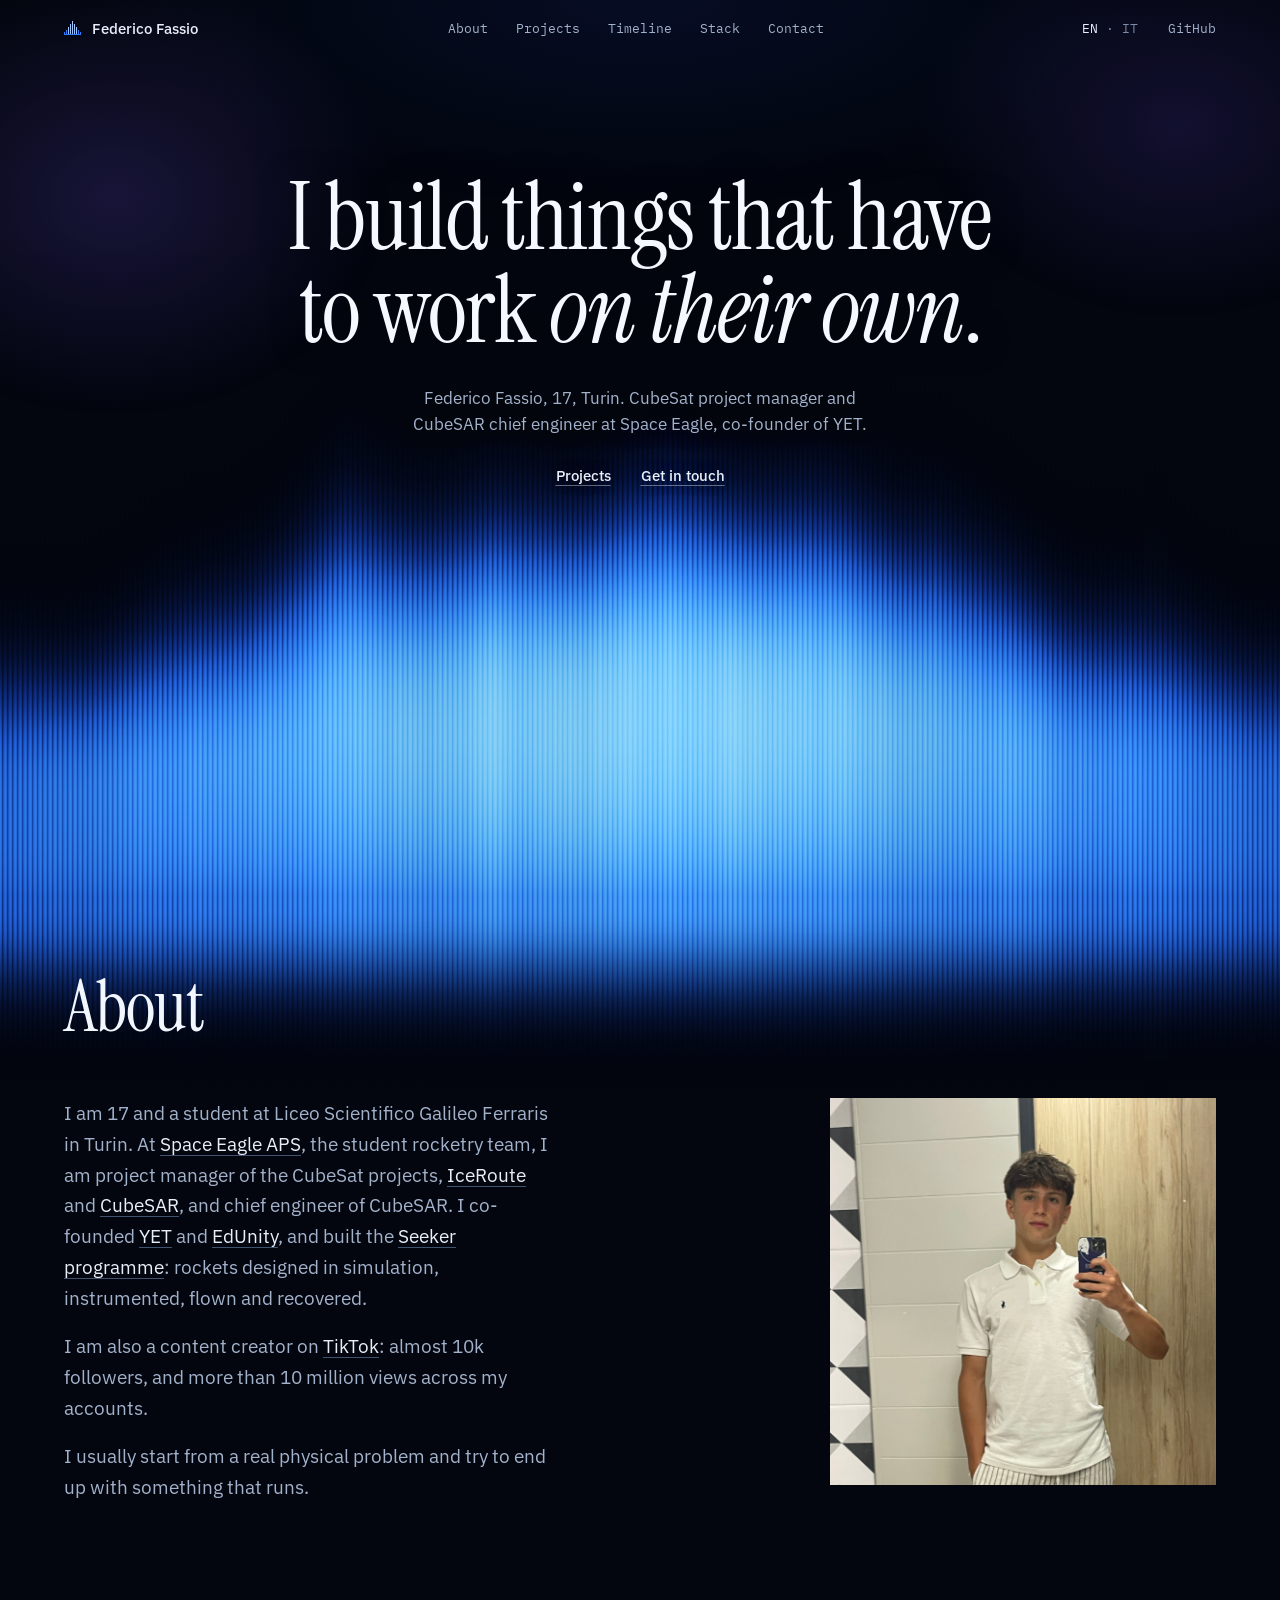
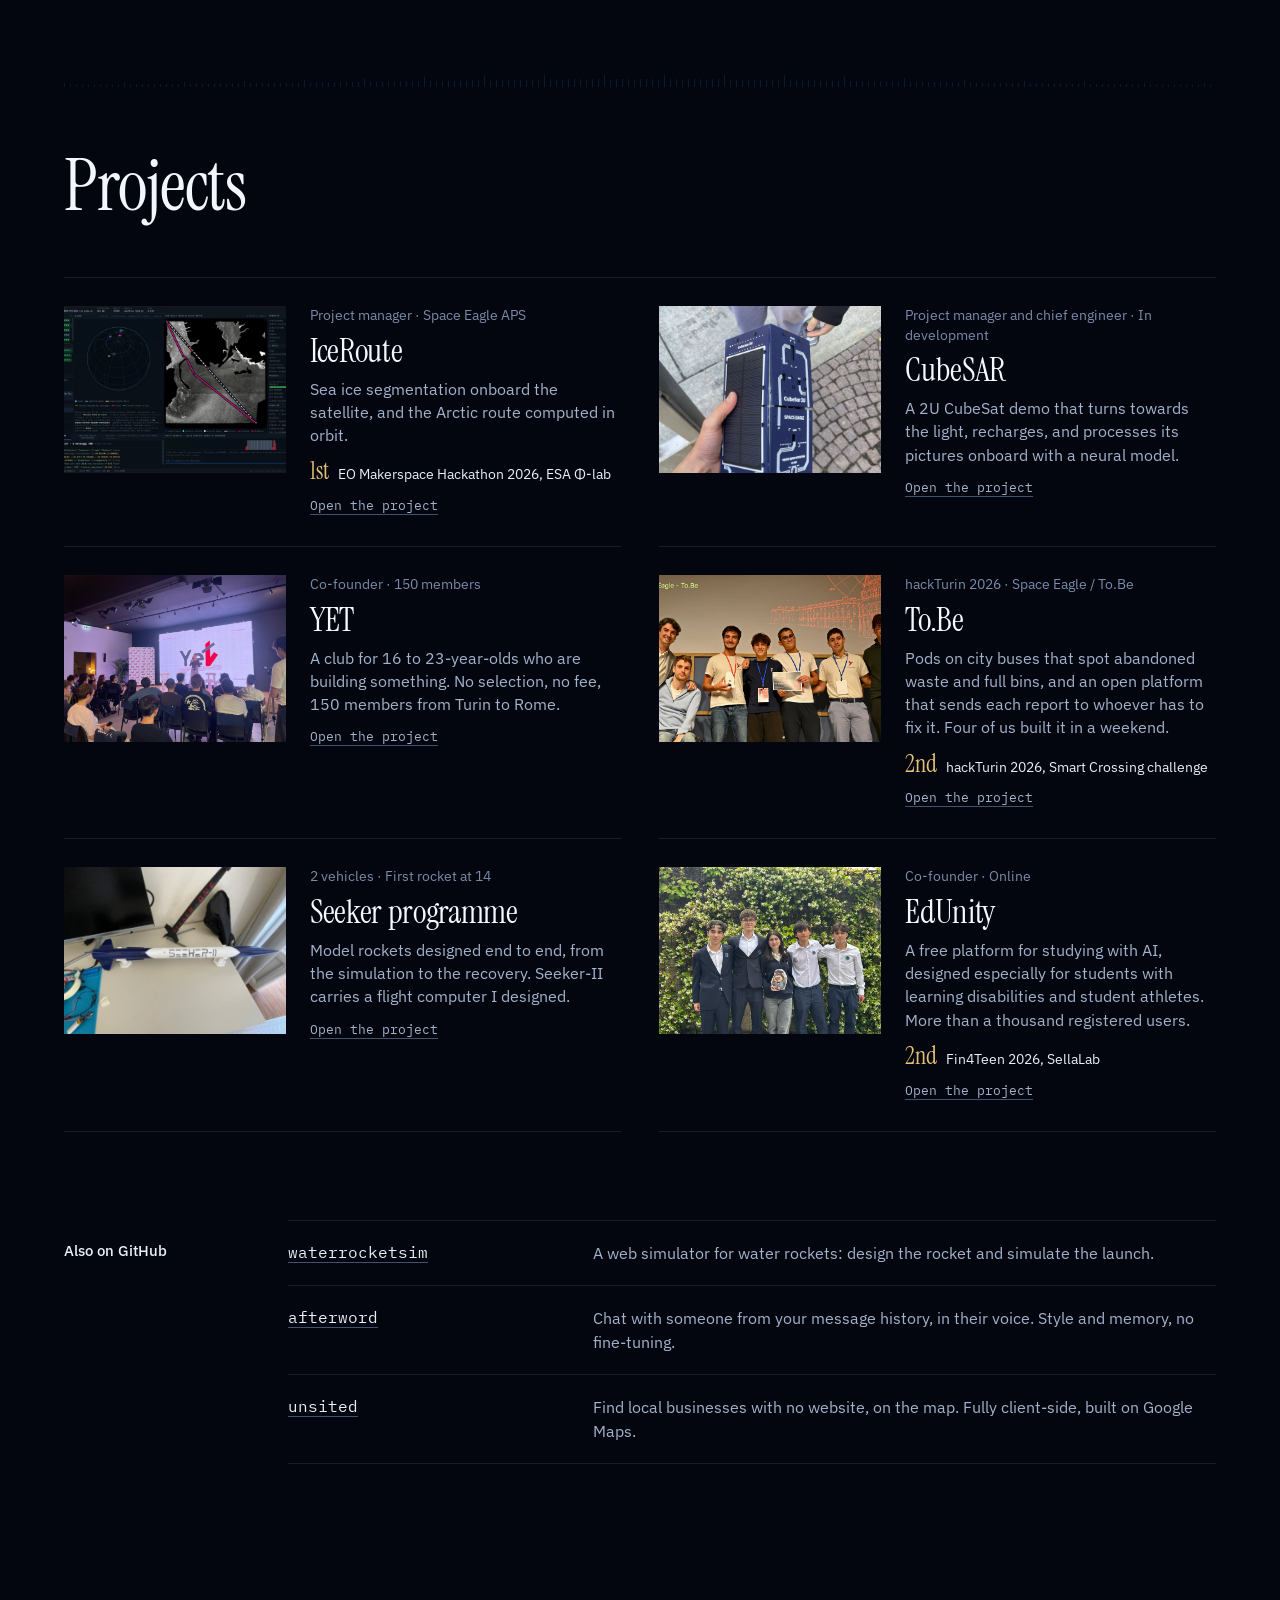
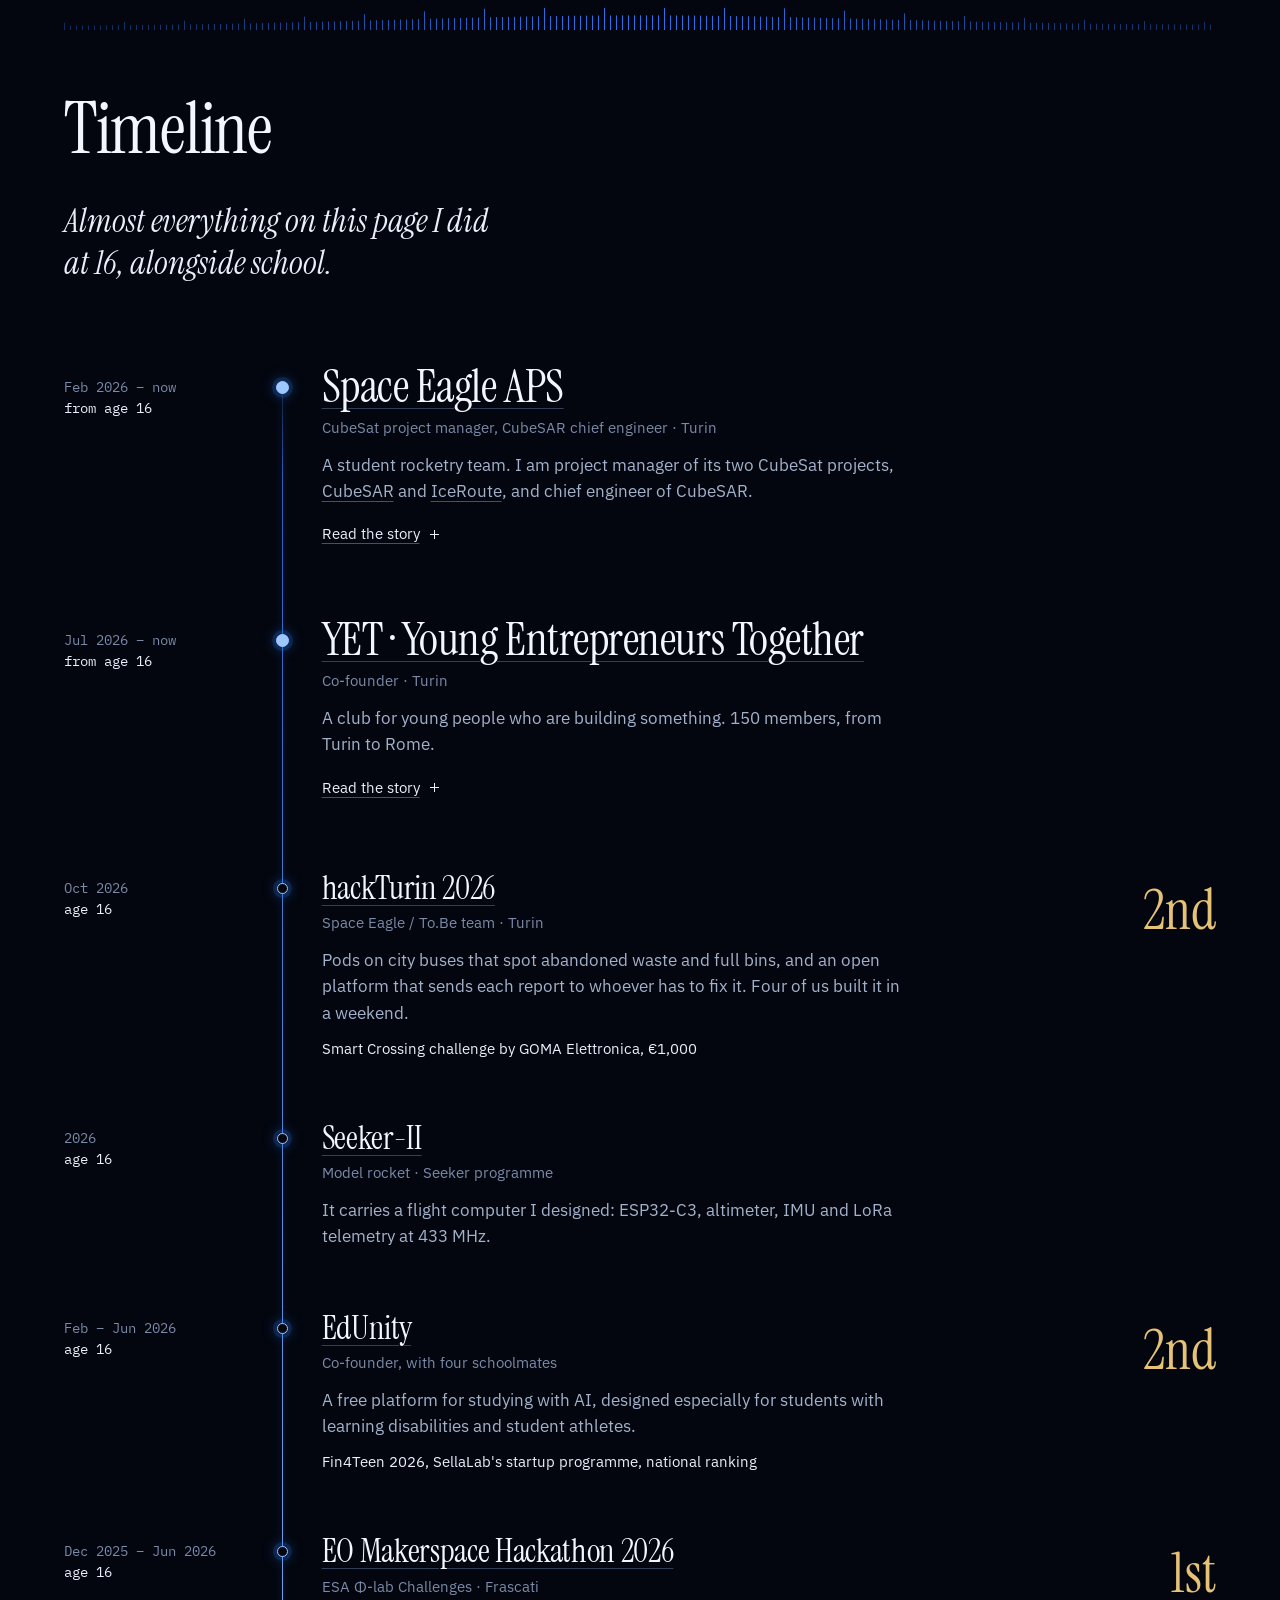
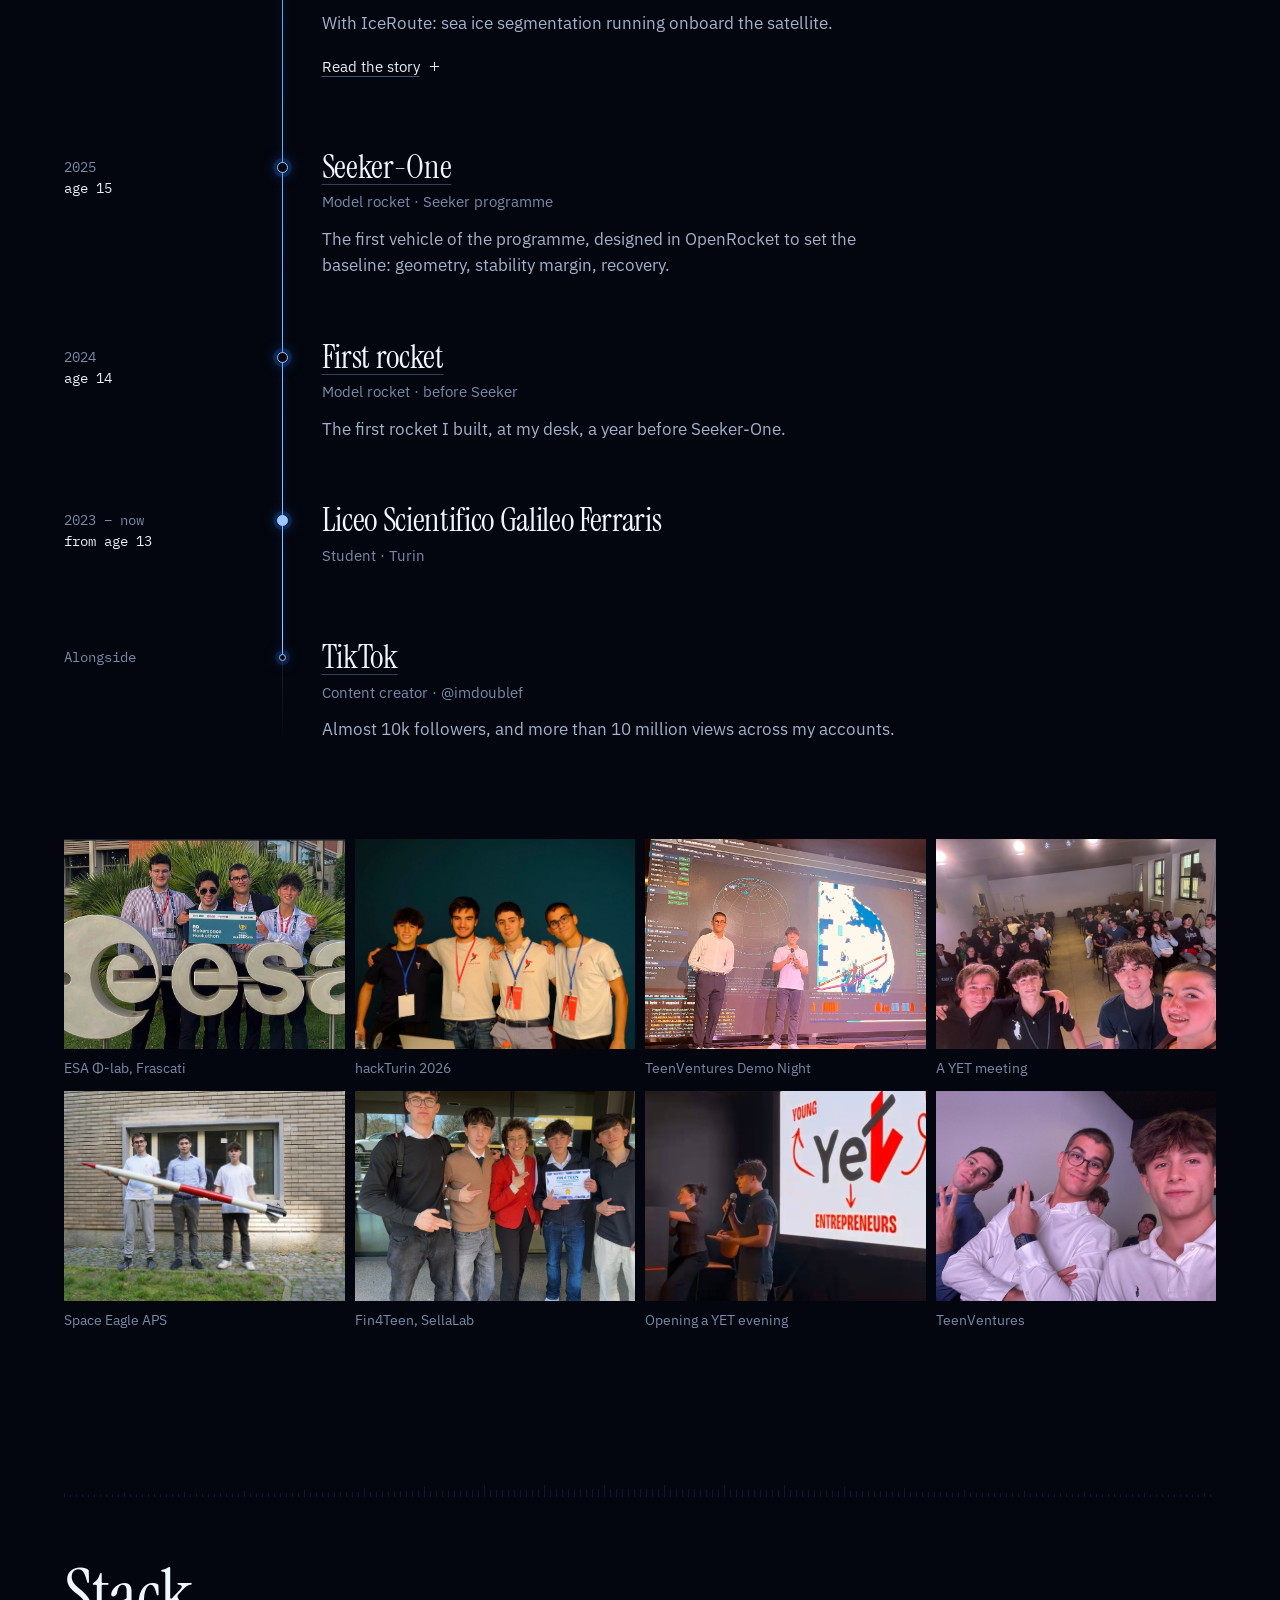
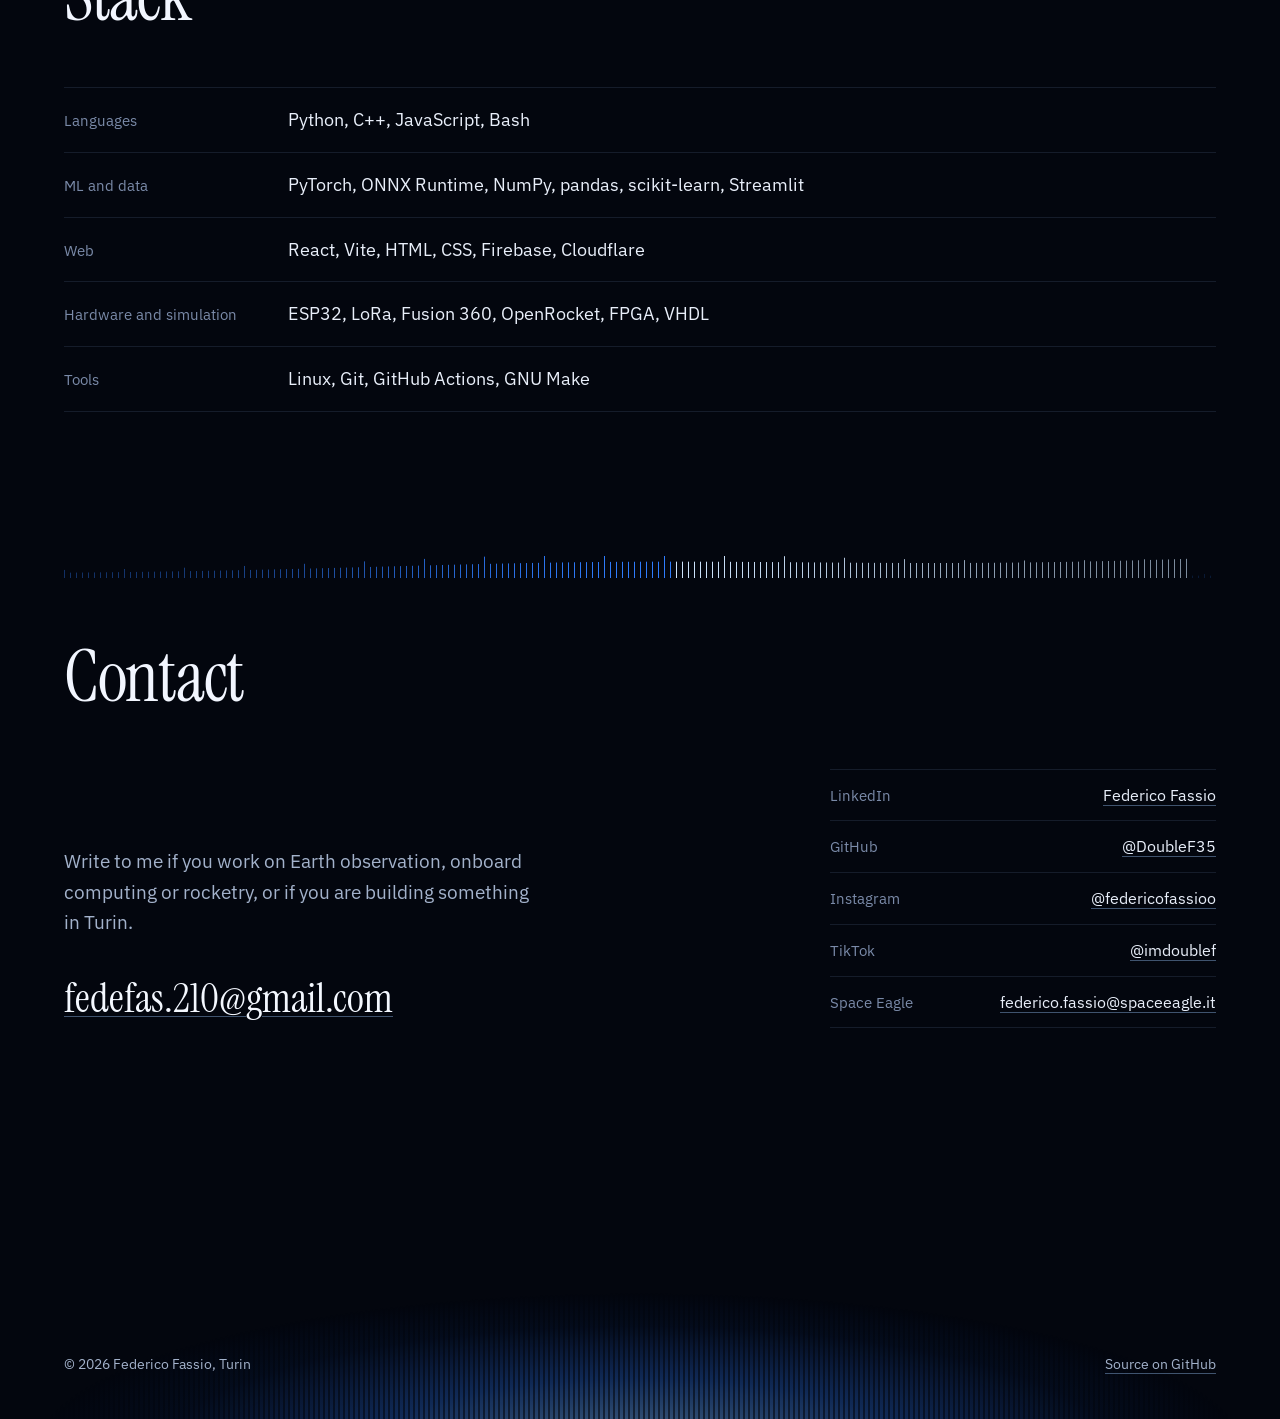
==== commit b0cc6f6e: "Tolto f4kit dal sito Via la pagina f4kit/, la voce nell'elenco dei progetti in homepage, l'indirizzo" ====
--- a/index.html
+++ b/index.html
@@ -83,7 +83,7 @@
 <link rel="preconnect" href="https://fonts.gstatic.com" crossorigin>
 <link href="https://fonts.googleapis.com/css2?family=IBM+Plex+Mono:wght@400;500&family=IBM+Plex+Sans:wght@400;500;600&family=Instrument+Serif:ital@0;1&display=swap" rel="stylesheet">
 
-<link rel="stylesheet" href="assets/site.css?v=8">
+<link rel="stylesheet" href="assets/site.css?v=9">
 </head>
 <body>
 <a class="skip" href="#main" data-l="en">Skip to content</a>
@@ -248,16 +248,6 @@
           <span class="pitem__go"><span data-l="en">Open the project</span><span data-l="it">Apri il progetto</span></span>
         </div>
       </a></li>
-      <li id="f4kit"><a class="pitem" href="f4kit/">
-        <span class="frame pitem__eq" aria-hidden="true"><span>±&nbsp;2&nbsp;ms</span></span>
-        <div class="pitem__text">
-          <p class="pitem__meta"><span data-l="en">Not public yet</span><span data-l="it">Non ancora pubblico</span></p>
-          <h3 class="pitem__name">f4kit</h3>
-          <p class="pitem__deck" data-l="en">Italian Formula 4 qualifying, read straight out of the official timing PDFs, to the millisecond.</p>
-          <p class="pitem__deck" data-l="it">Le qualifiche della Formula 4 italiana, lette direttamente dai PDF cronometrici ufficiali, al millesimo.</p>
-          <span class="pitem__go"><span data-l="en">Open the project</span><span data-l="it">Apri il progetto</span></span>
-        </div>
-      </a></li>
     </ul>
 
     <div class="more">
@@ -541,6 +531,6 @@
   </div>
 </footer>
 
-<script src="assets/site.js?v=8"></script>
+<script src="assets/site.js?v=9"></script>
 </body>
 </html>
--- a/assets/site.css
+++ b/assets/site.css
@@ -265,13 +265,6 @@
 .row__strip .frame img{height:auto}
 .row__strip figcaption{grid-column:1 / -1;margin-top:-6px}
 
-/* f4kit non ha ancora una foto: al suo posto l'invariante che regge il
-   parser, scritto come una formula. Quando la foto c'è, si sostituisce. */
-.eq{align-self:start;border-top:1px solid var(--line);border-bottom:1px solid var(--line);padding:30px 0 26px}
-.eq__f{margin:0 0 16px;font:400 clamp(25px, 2.3vw, 32px)/1.25 var(--serif);color:#f2f6ff}
-.eq__f sub{font-size:.6em;line-height:0}
-.eq__n{margin:0;font:400 14px/1.5 var(--mono);color:var(--paper-mute)}
-
 /* Altro su GitHub */
 .more{display:grid;grid-template-columns:minmax(0,2fr) minmax(0,10fr);column-gap:var(--gap);margin-top:88px}
 .more h3{padding-top:20px;font:500 15px/1.4 var(--sans);color:var(--paper)}
@@ -546,9 +539,6 @@
   .pitem:hover .pitem__go{color:#fff;text-decoration-color:currentColor}
   .pitem:hover .frame img{opacity:.88}
 }
-/* f4kit non ha foto: al posto della miniatura, la tolleranza dell'invariante */
-.pitem__eq{display:grid;place-items:center;border-top:1px solid var(--line);border-bottom:1px solid var(--line);background:none}
-.pitem__eq span{font:400 clamp(28px, 2.6vw, 36px)/1 var(--serif);color:#f2f6ff}
 
 /* --------------------------------------------------------------------------
    Pagina di un progetto: stessa barra (già piena, con la riga accesa), poi
@@ -609,7 +599,6 @@
   .pitem__prize{font-size:13px}
   .pitem__prize b{font-size:20px}
   .pitem__go{margin-top:10px}
-  .pitem__eq span{font-size:22px}
   .proj{padding-top:calc(var(--nav-h) + 16px)}
   .gal{margin-top:44px}
   .photos--tall{grid-template-columns:minmax(0,1fr)}
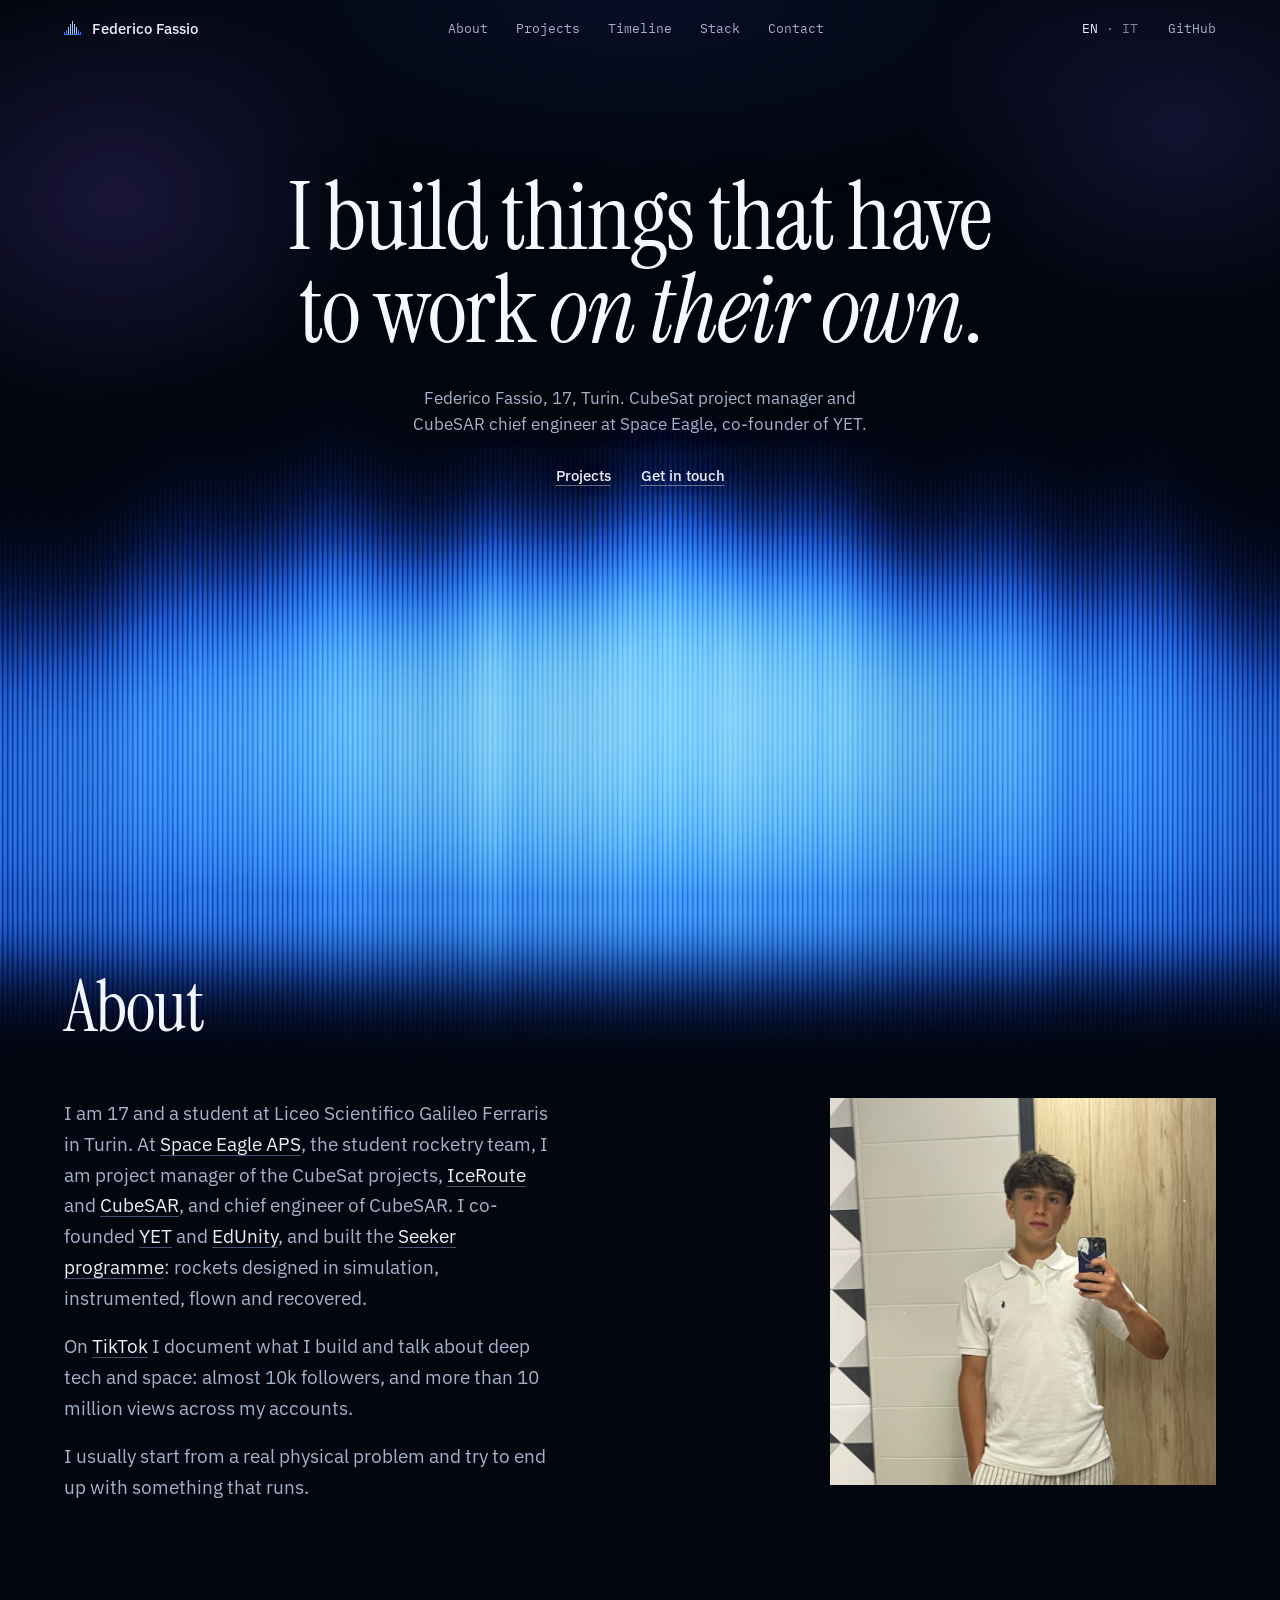
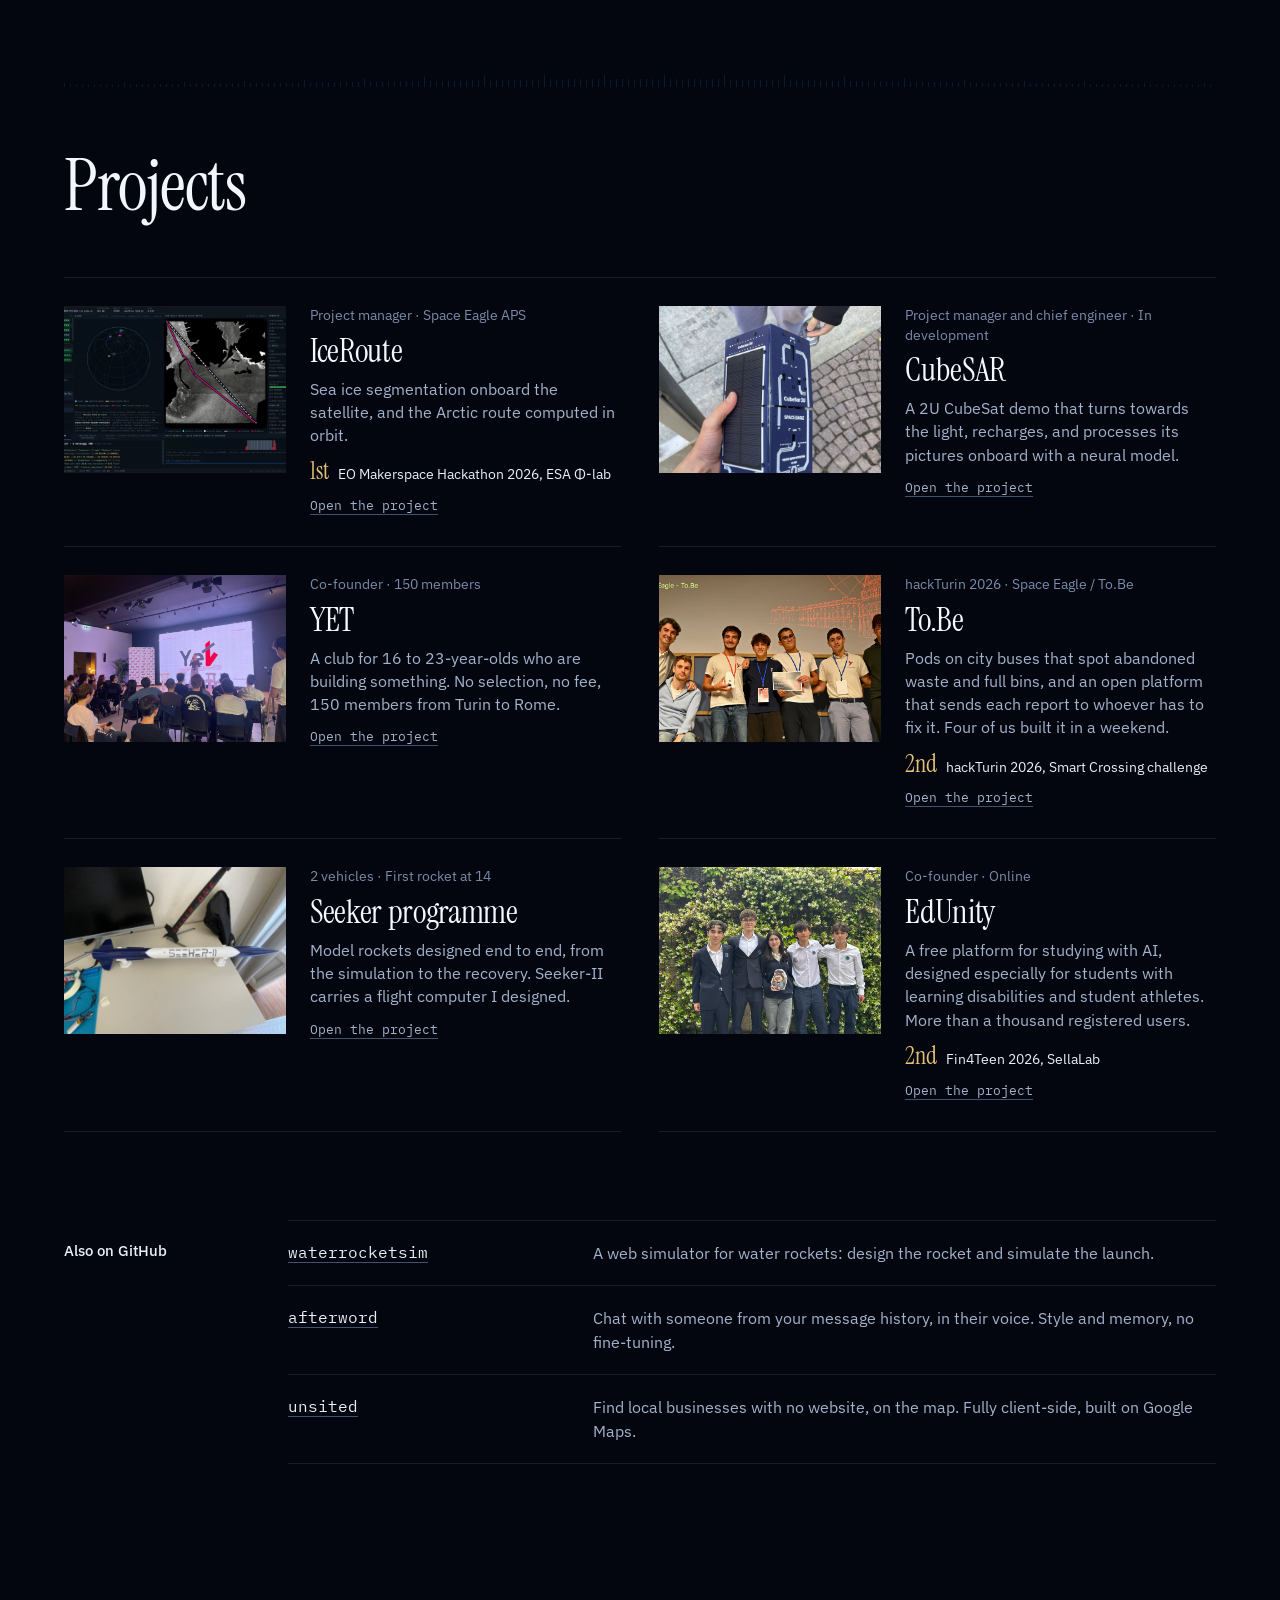
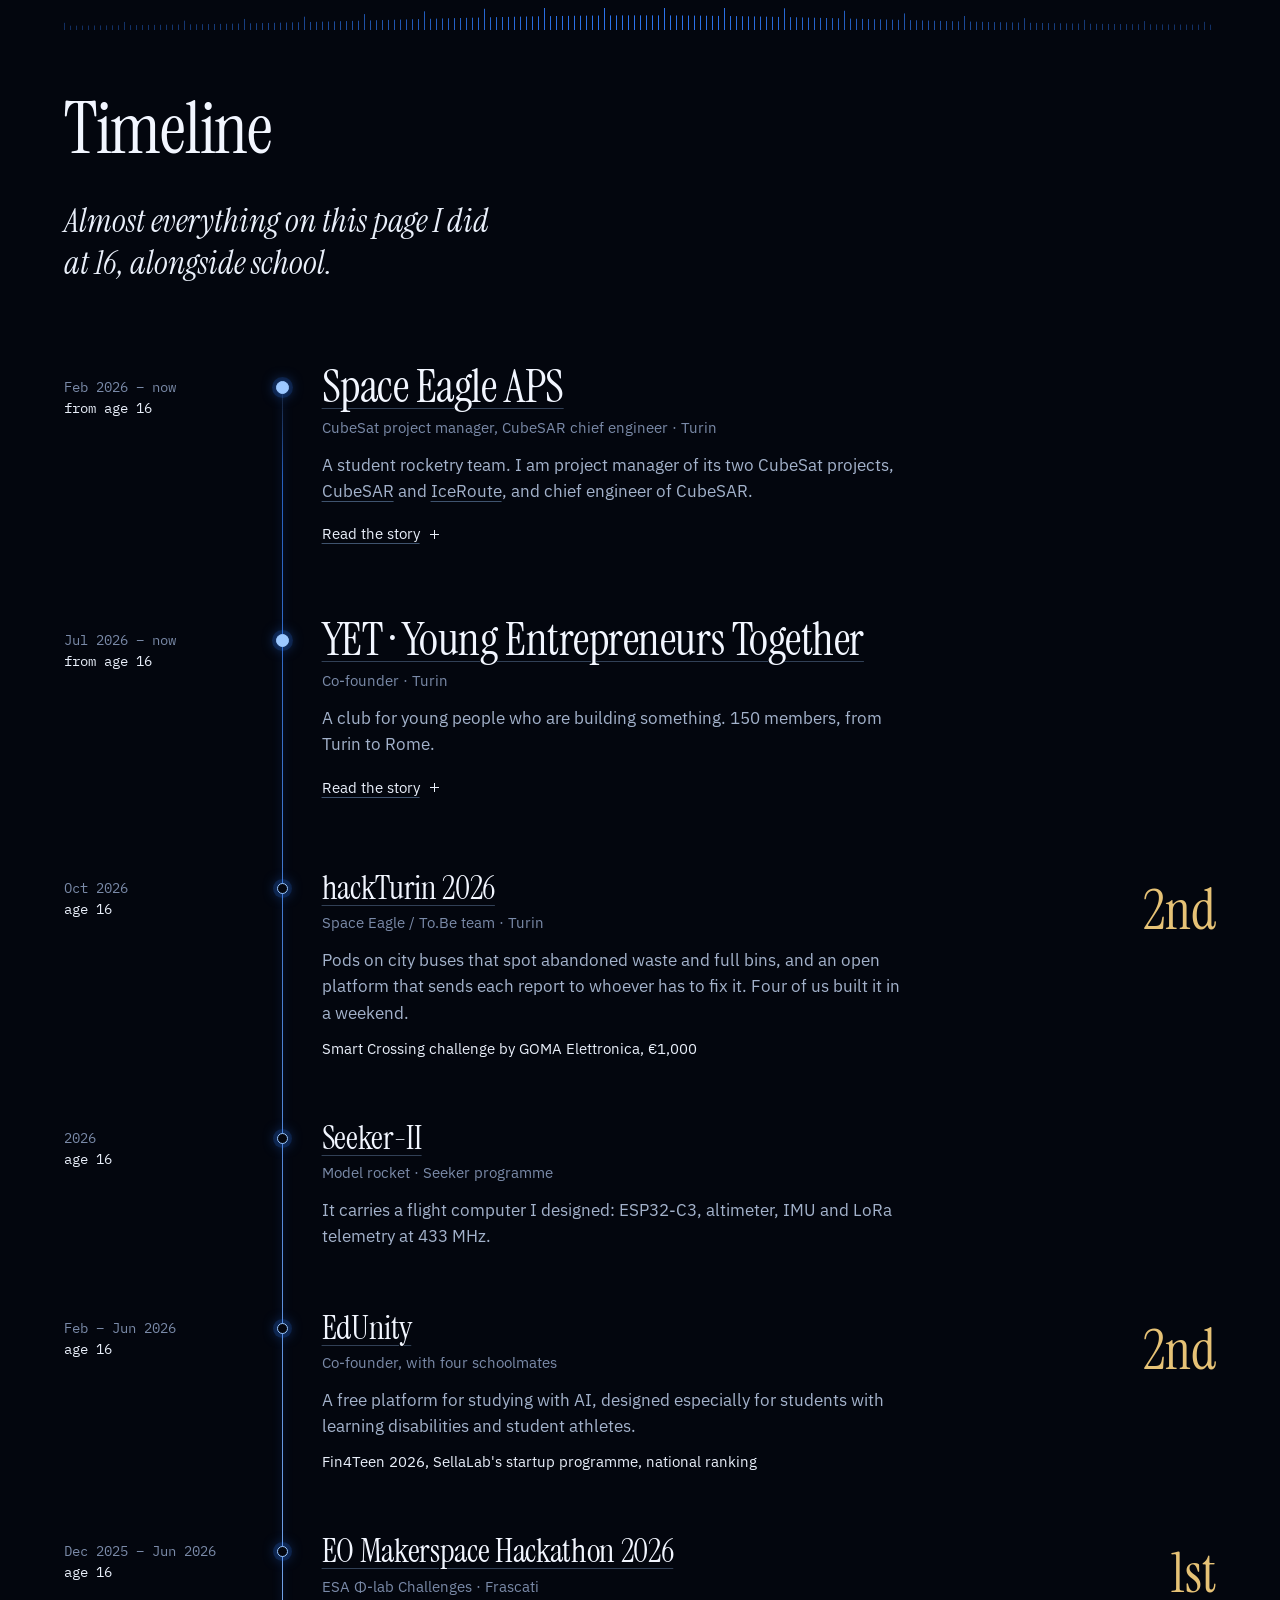
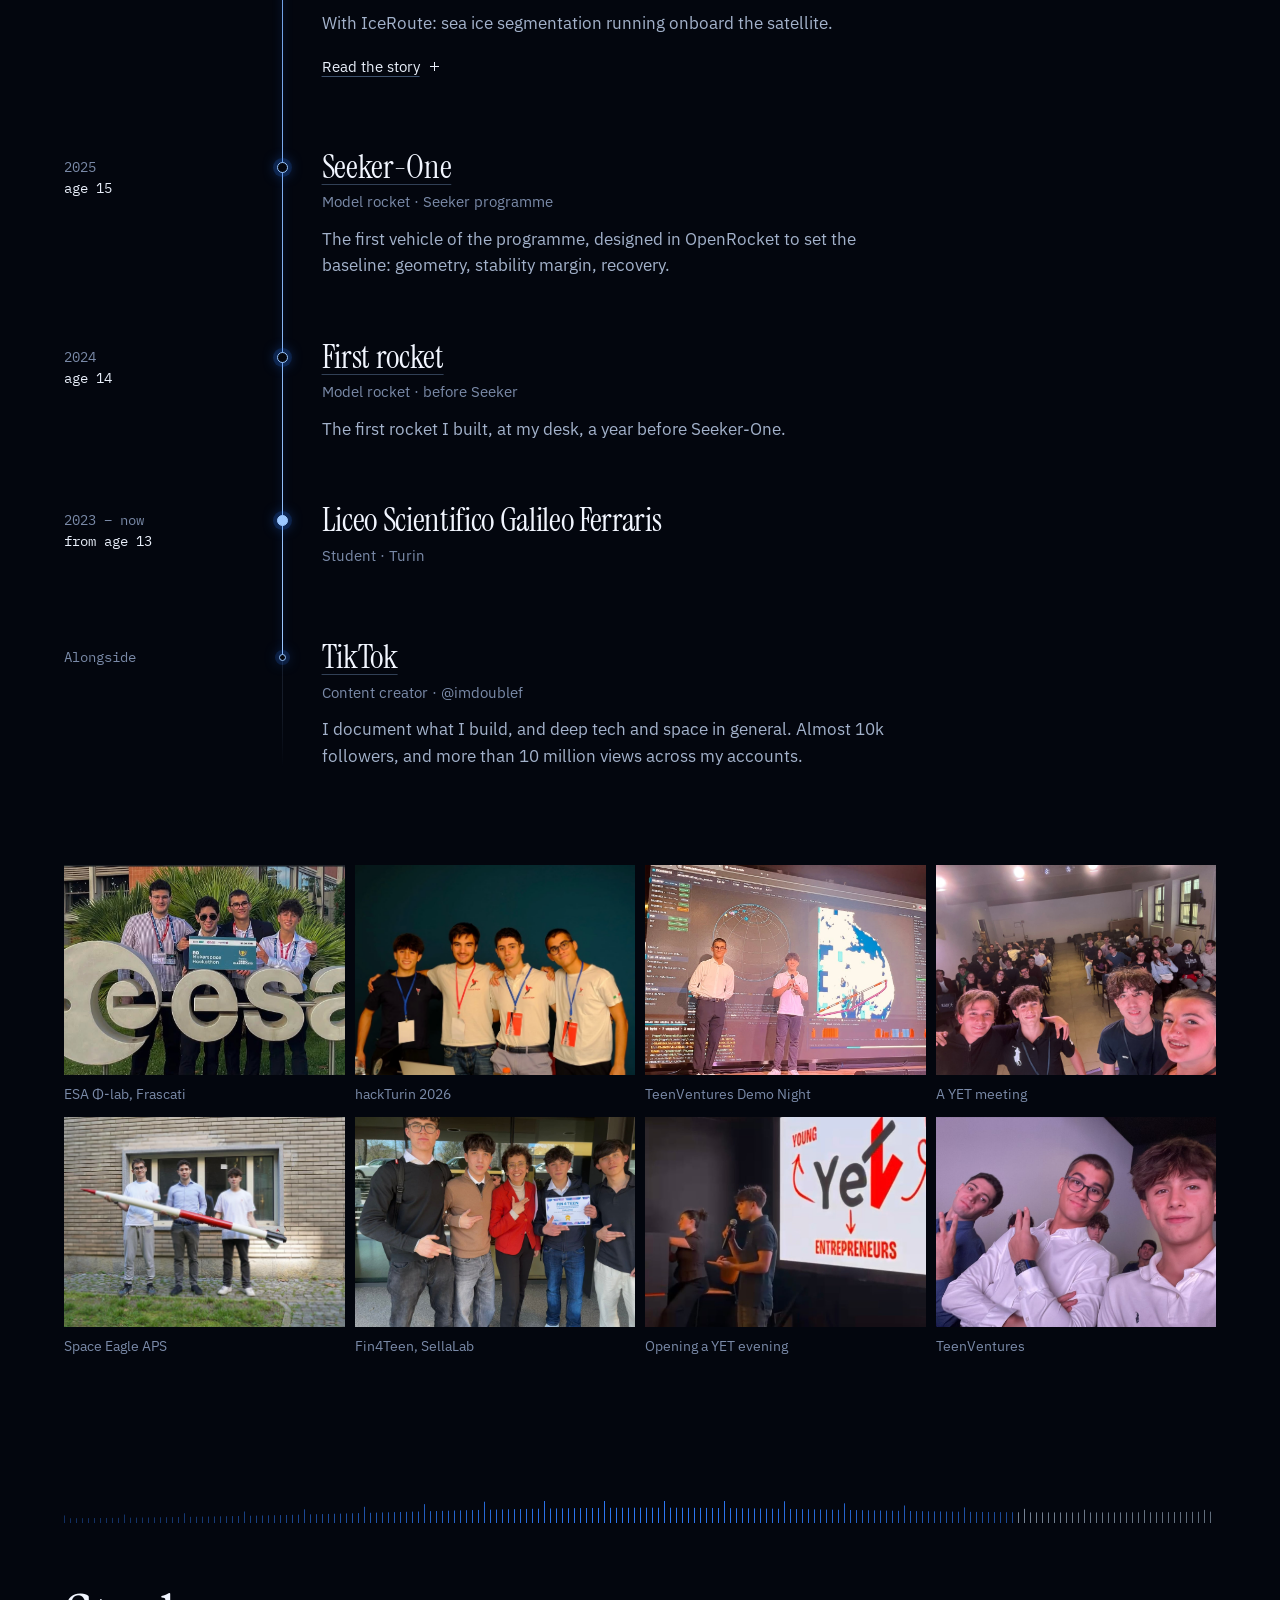
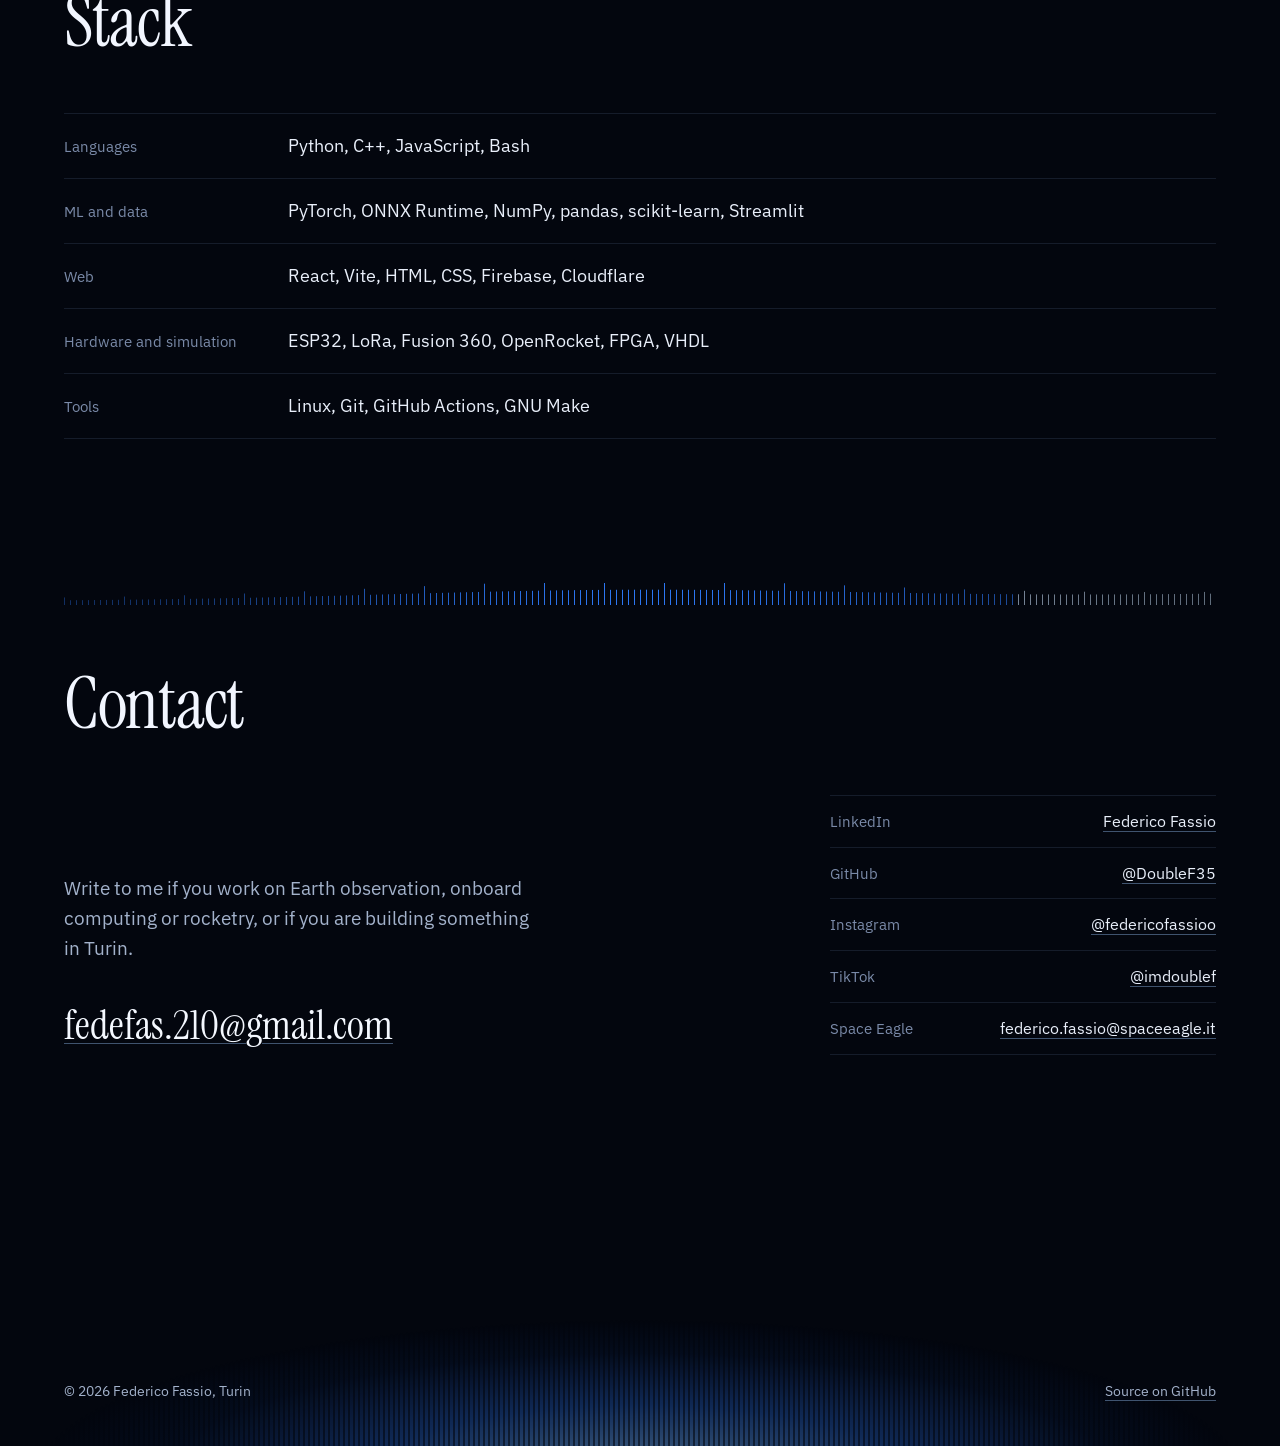
==== commit 14e7889f: "TikTok: cosa racconto nei video In About e nella tappa TikTok della timeline, oltre ai numeri, c'è o" ====
--- a/index.html
+++ b/index.html
@@ -163,12 +163,14 @@
           strumentati, lanciati e recuperati.
         </p>
         <p data-l="en">
-          I am also a content creator on <a href="https://www.tiktok.com/@imdoublef" rel="me">TikTok</a>:
-          almost 10k followers, and more than 10 million views across my accounts.
+          On <a href="https://www.tiktok.com/@imdoublef" rel="me">TikTok</a> I document what I build and
+          talk about deep tech and space: almost 10k followers, and more than 10 million views across
+          my accounts.
         </p>
         <p data-l="it">
-          Sono anche content creator su <a href="https://www.tiktok.com/@imdoublef" rel="me">TikTok</a>:
-          quasi 10k follower e più di 10 milioni di visualizzazioni complessive sui miei account.
+          Su <a href="https://www.tiktok.com/@imdoublef" rel="me">TikTok</a> racconto quello che costruisco
+          e parlo di deep tech e spazio: quasi 10k follower e più di 10 milioni di visualizzazioni
+          complessive sui miei account.
         </p>
         <p data-l="en">I usually start from a real physical problem and try to end up with something that runs.</p>
         <p data-l="it">Di solito parto da un problema fisico vero e cerco di arrivare a qualcosa che gira.</p>
@@ -443,8 +445,8 @@
           <div class="tl__text">
             <h3 class="tl__name"><a href="https://www.tiktok.com/@imdoublef" rel="me">TikTok</a></h3>
             <p class="tl__role">Content creator · @imdoublef</p>
-            <p class="tl__line" data-l="en">Almost 10k followers, and more than 10 million views across my accounts.</p>
-            <p class="tl__line" data-l="it">Quasi 10k follower e più di 10 milioni di visualizzazioni complessive sui miei account.</p>
+            <p class="tl__line" data-l="en">I document what I build, and deep tech and space in general. Almost 10k followers, and more than 10 million views across my accounts.</p>
+            <p class="tl__line" data-l="it">Racconto quello che costruisco, e in generale deep tech e spazio. Quasi 10k follower e più di 10 milioni di visualizzazioni complessive sui miei account.</p>
           </div>
         </div>
       </li>
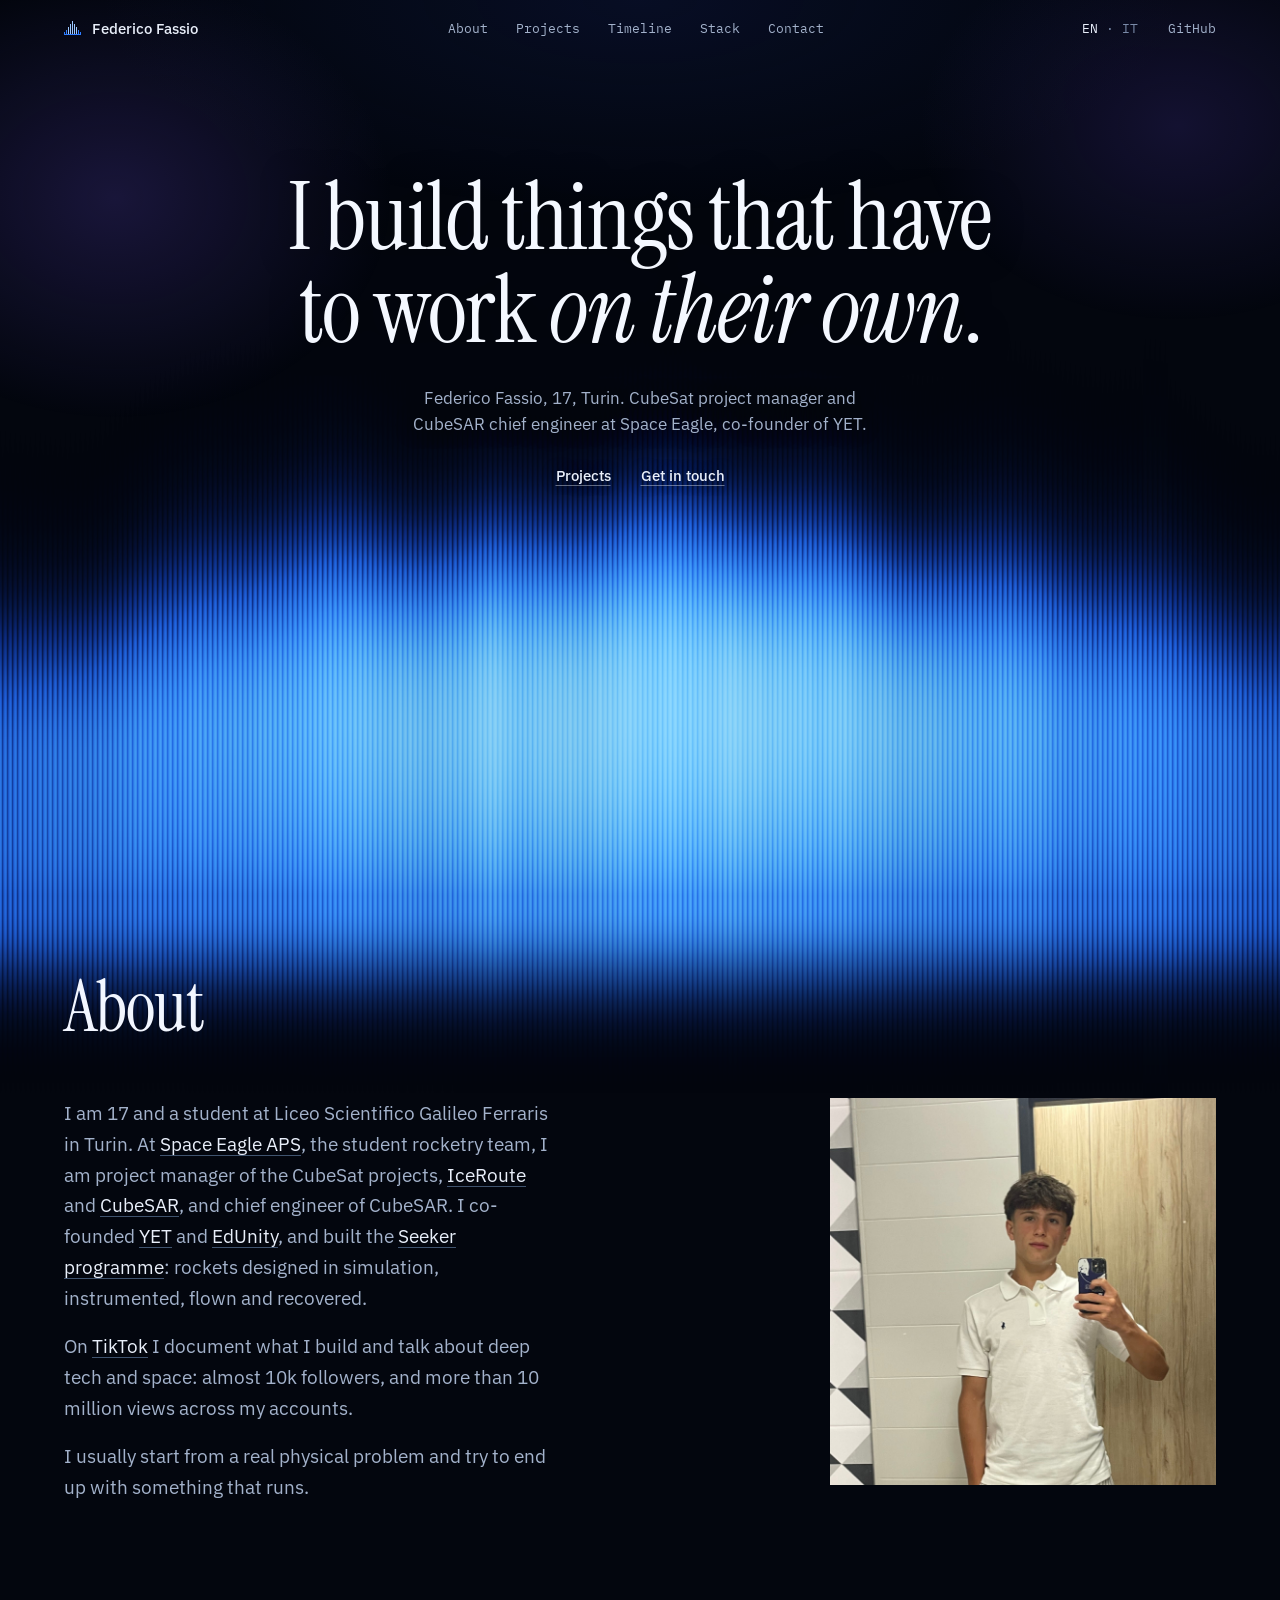
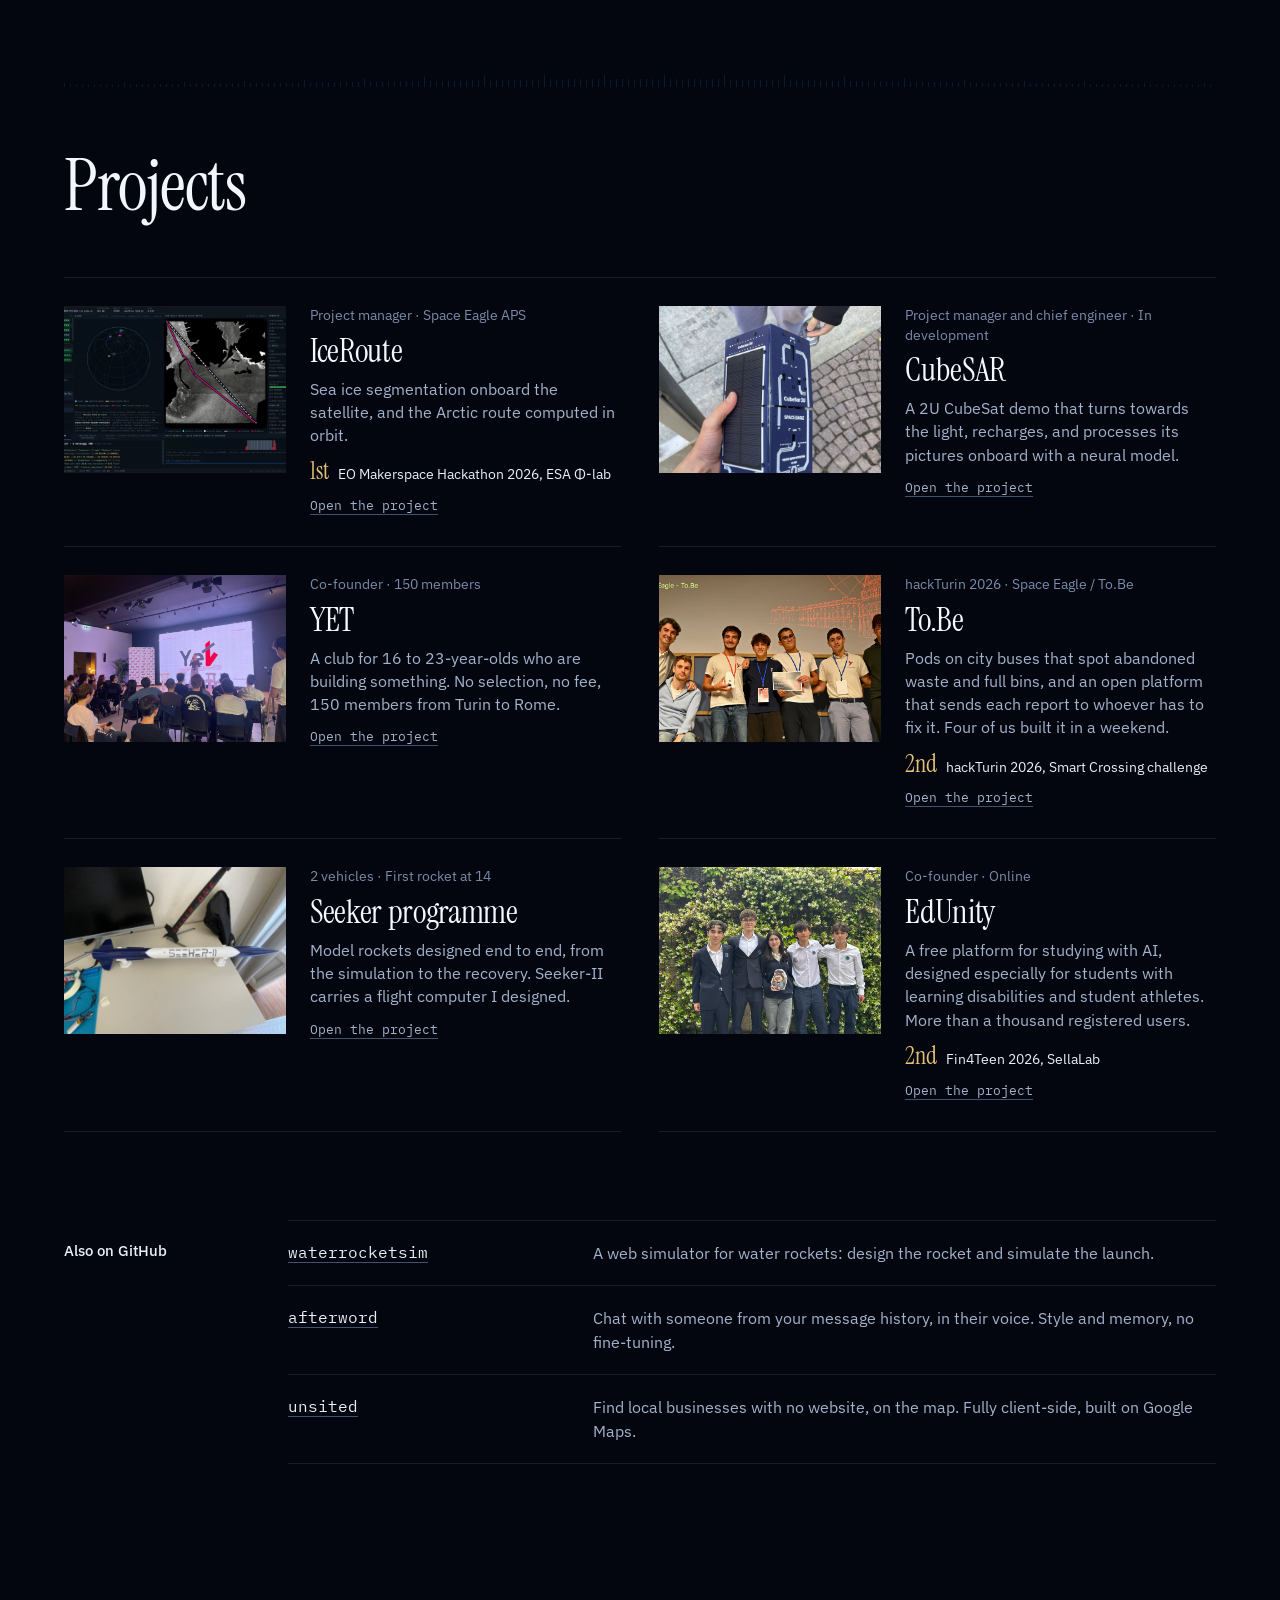
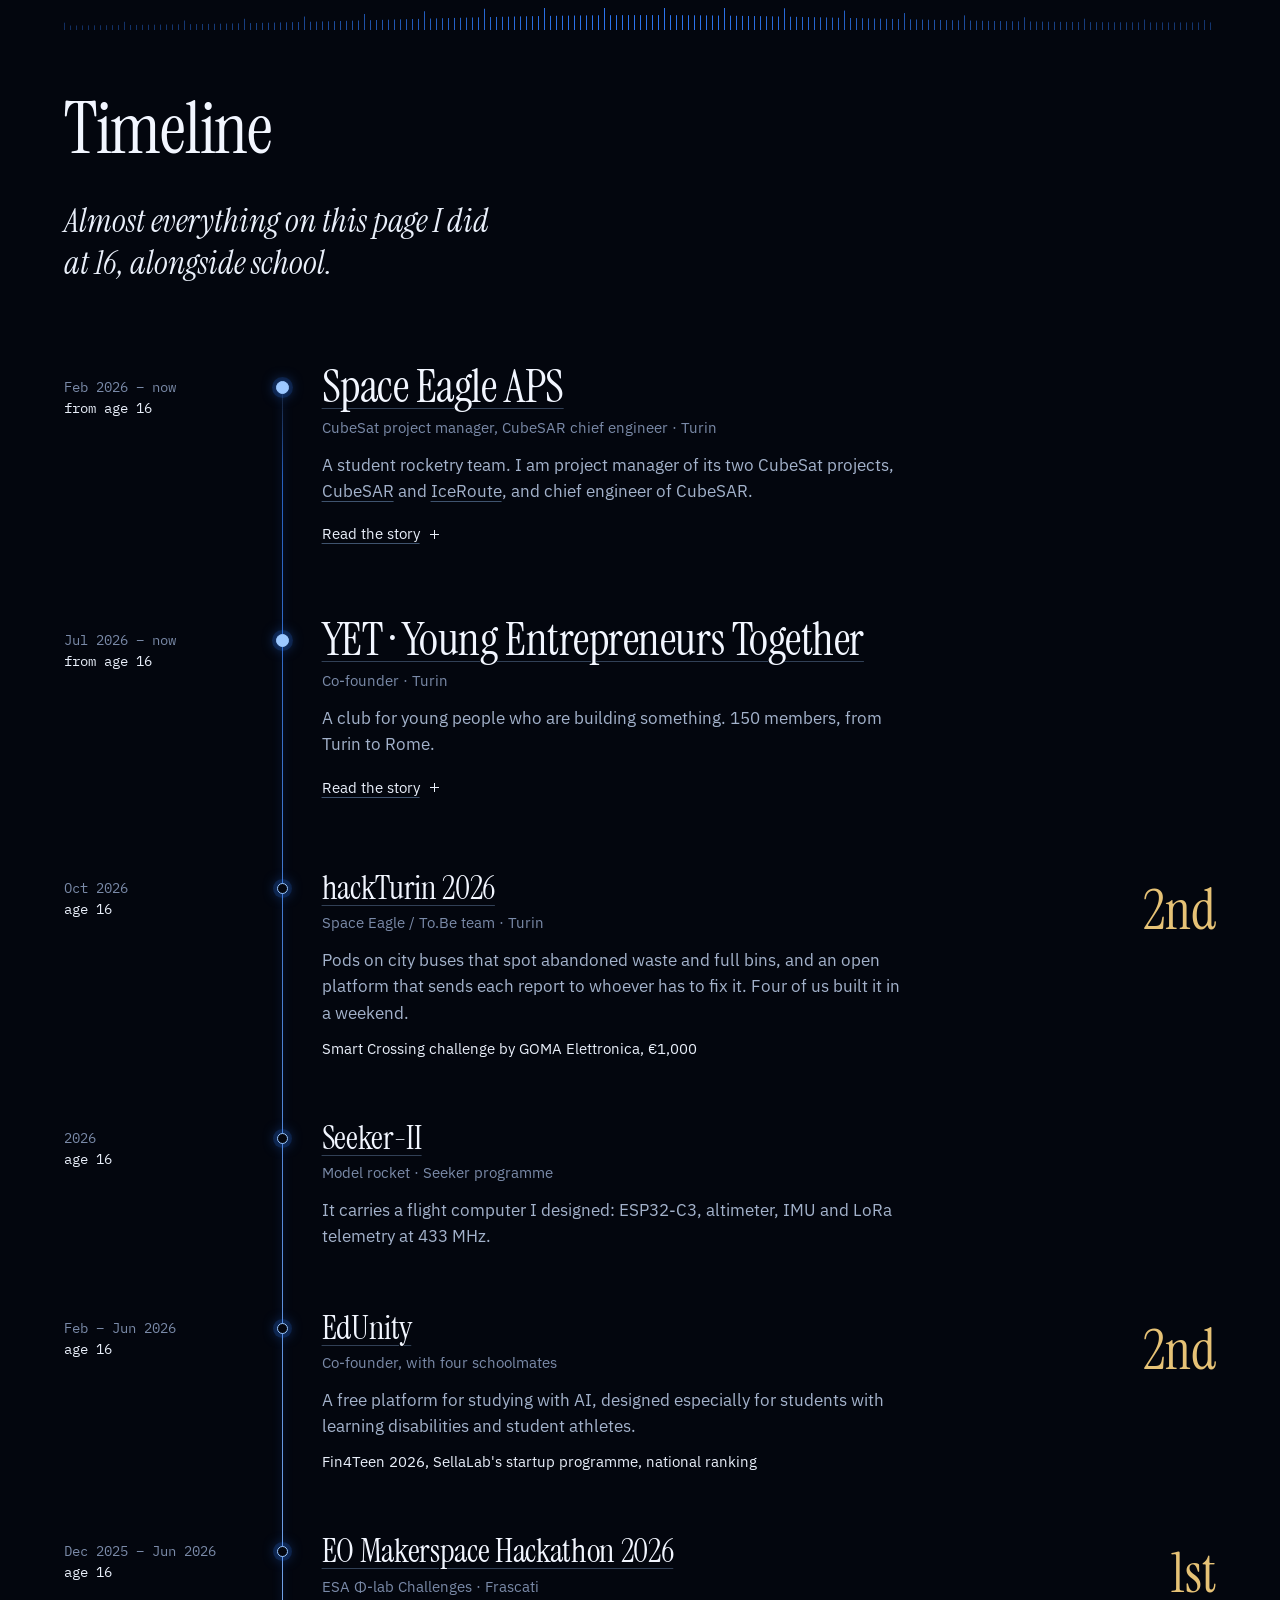
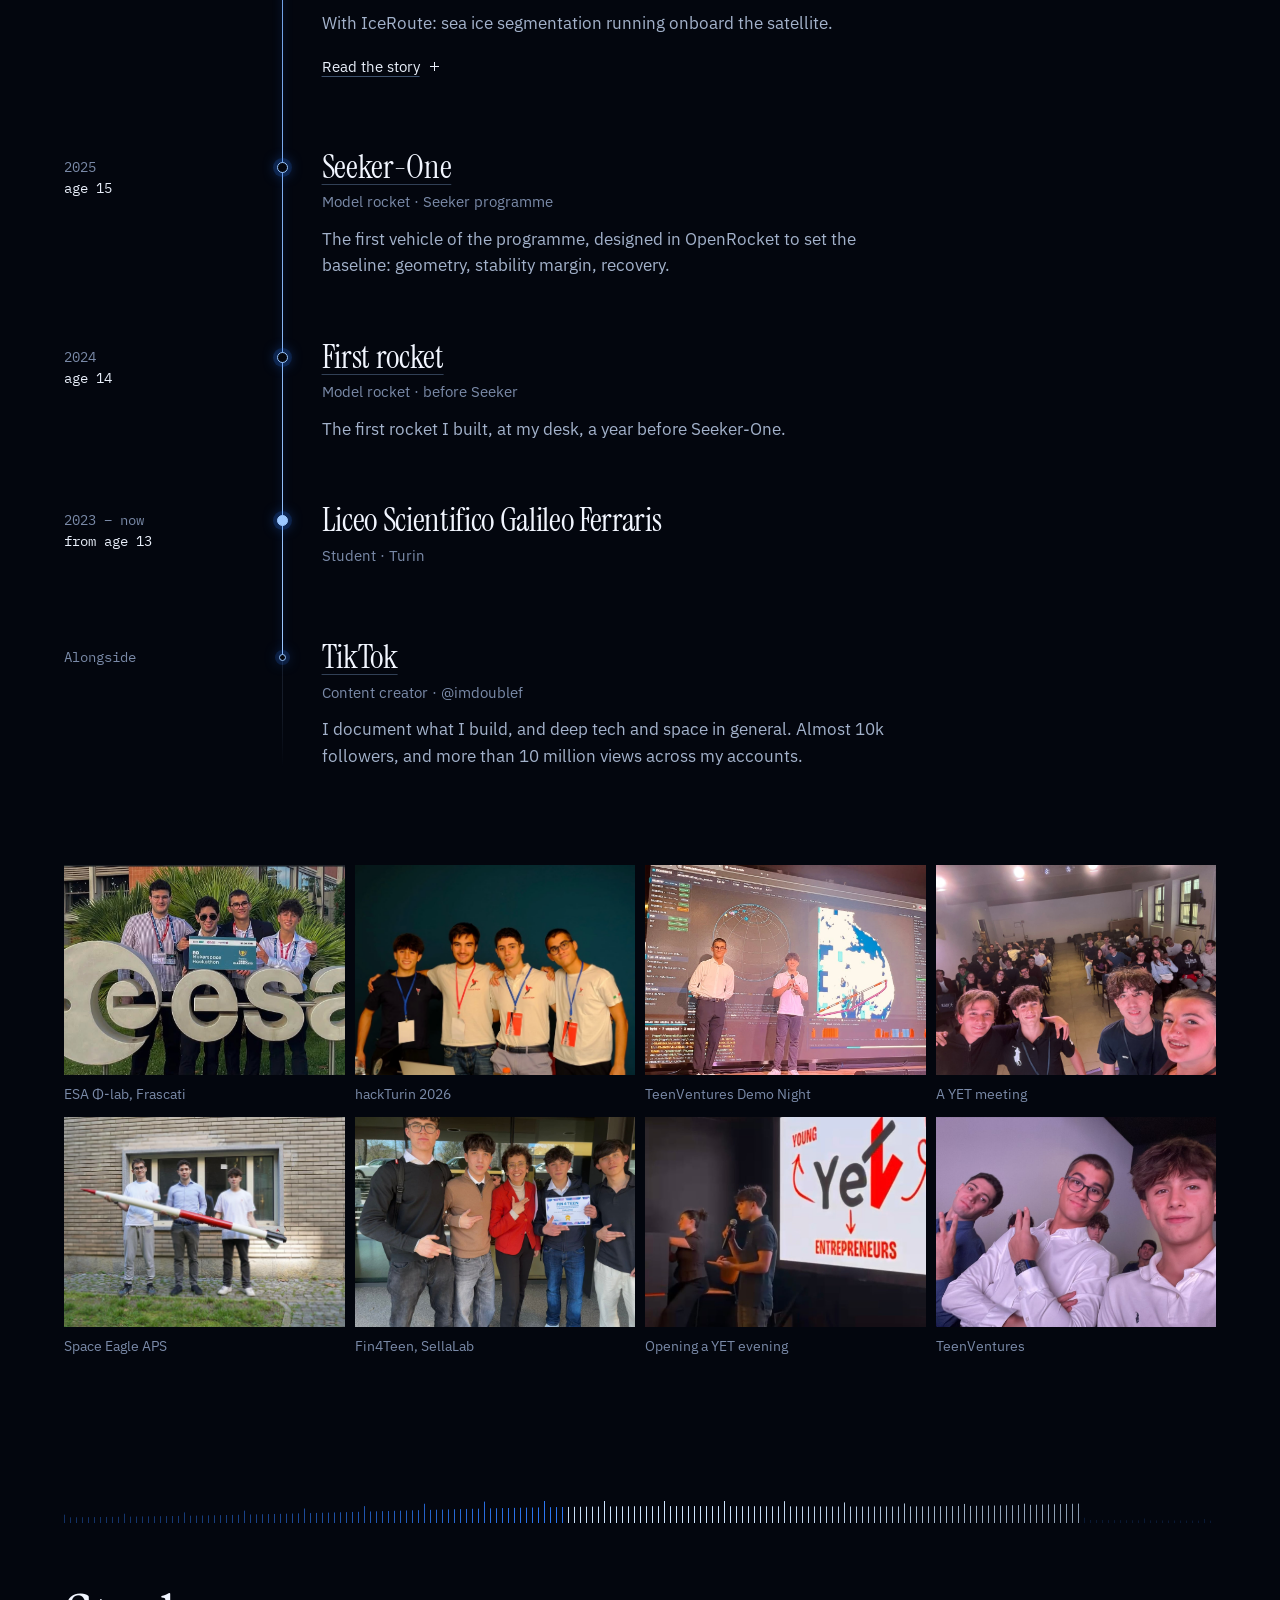
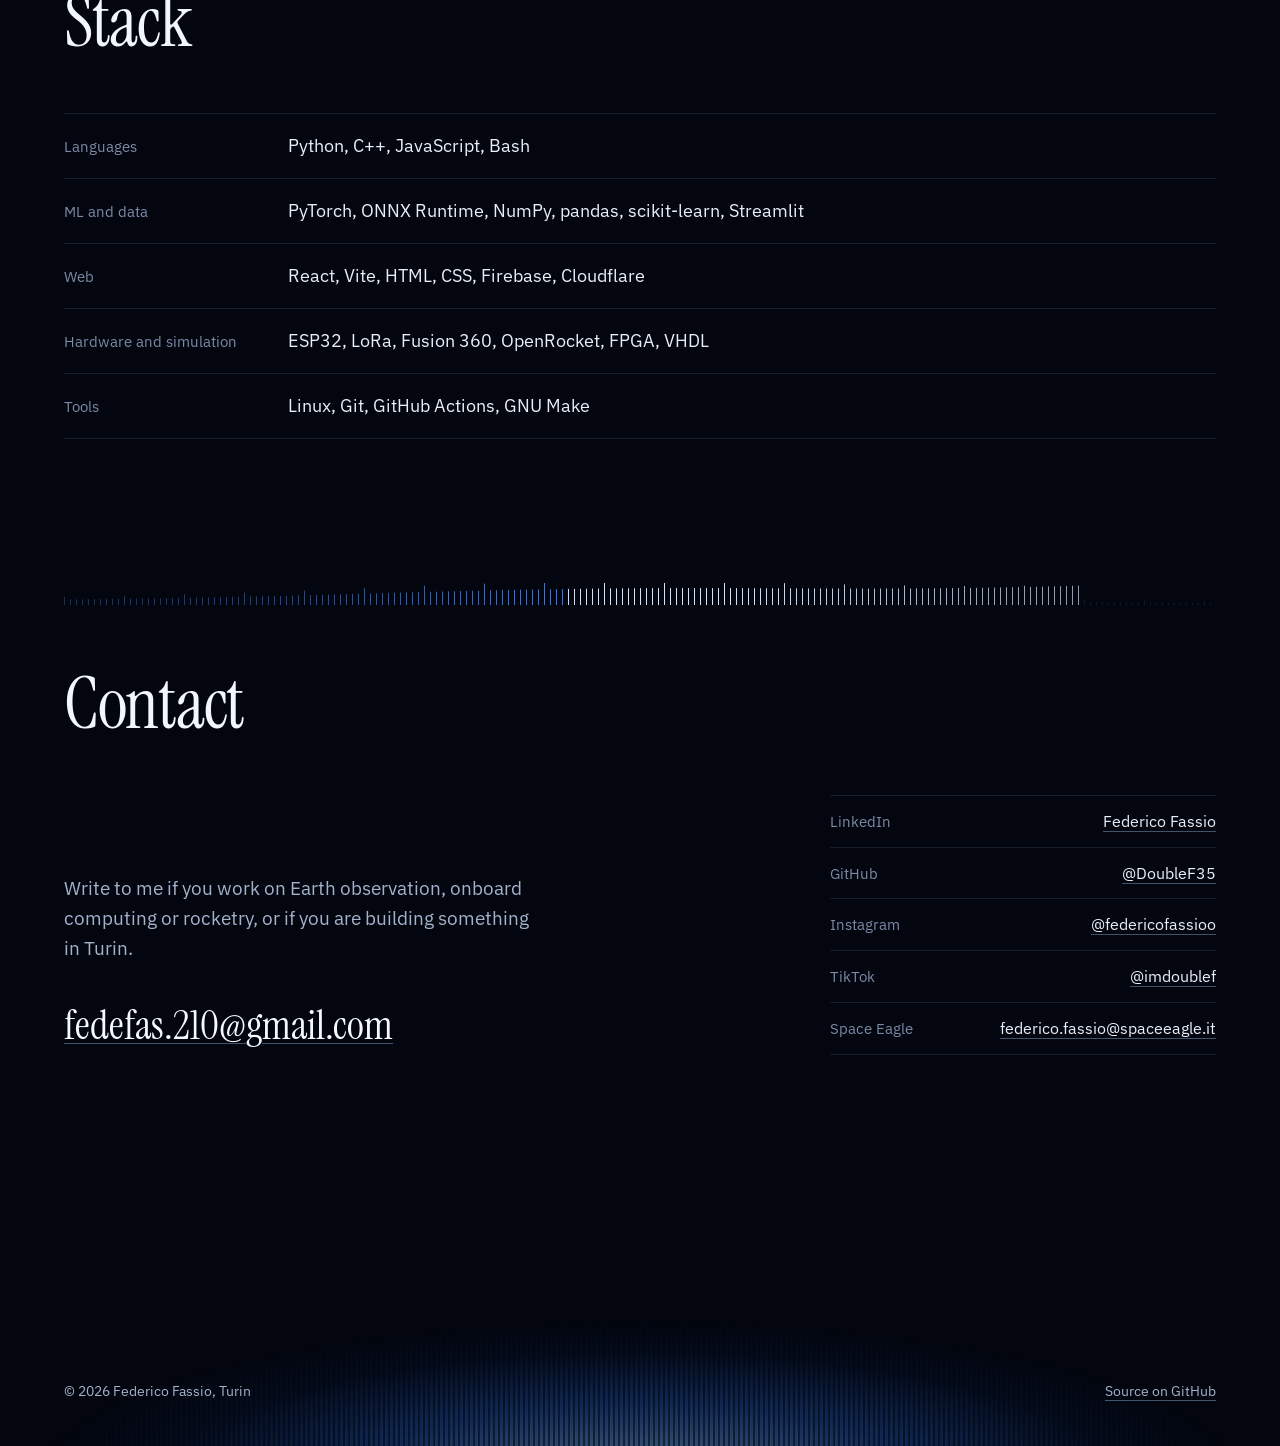
==== commit 8172f7b5: "Il ritratto si ferma prima dello spazzolino La foto arrivava fino al lavandino, e in basso si vedeva" ====
--- a/index.html
+++ b/index.html
@@ -176,7 +176,7 @@
         <p data-l="it">Di solito parto da un problema fisico vero e cerco di arrivare a qualcosa che gira.</p>
       </div>
       <figure class="portrait">
-        <span class="frame"><img src="img/ritratto.jpeg" width="1600" height="2133" alt="Federico Fassio" loading="lazy" decoding="async"></span>
+        <span class="frame"><img src="img/ritratto.jpeg?v=2" width="1600" height="1690" alt="Federico Fassio" loading="lazy" decoding="async"></span>
       </figure>
     </div>
   </div></section>
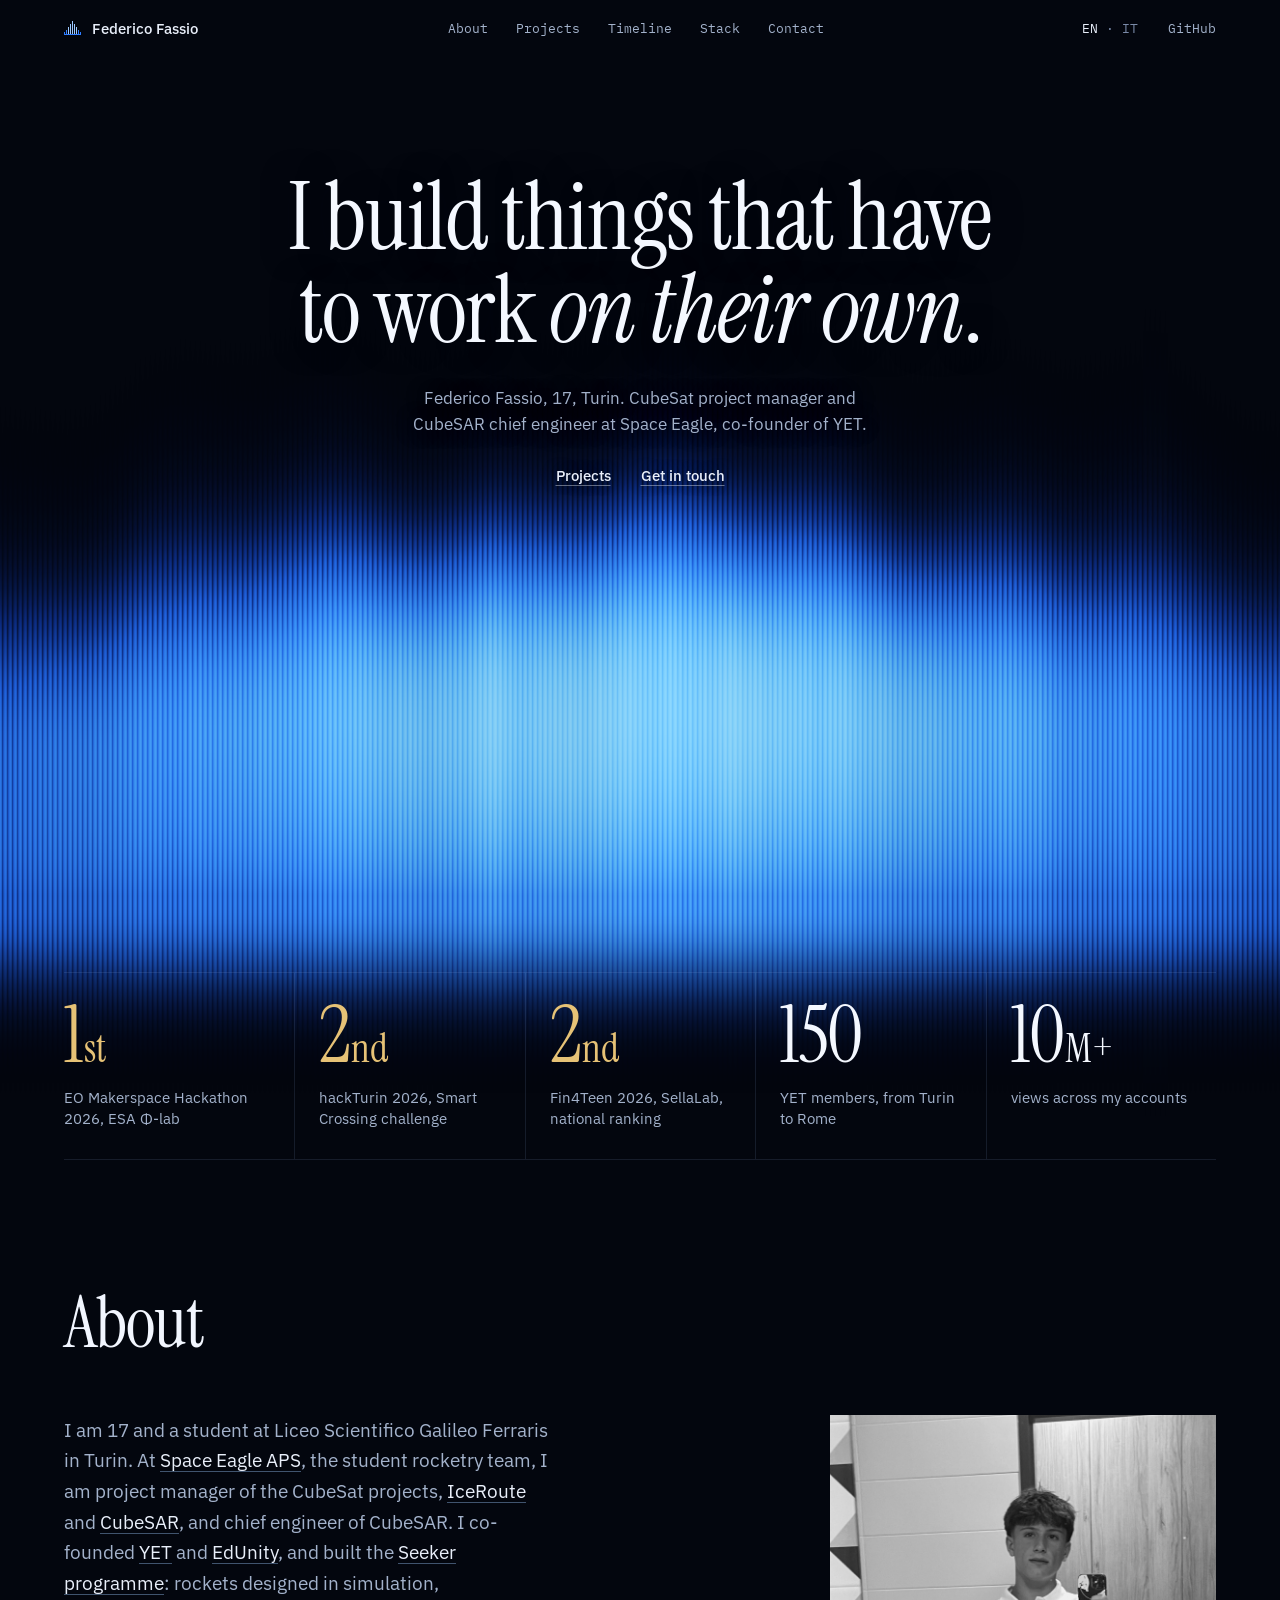
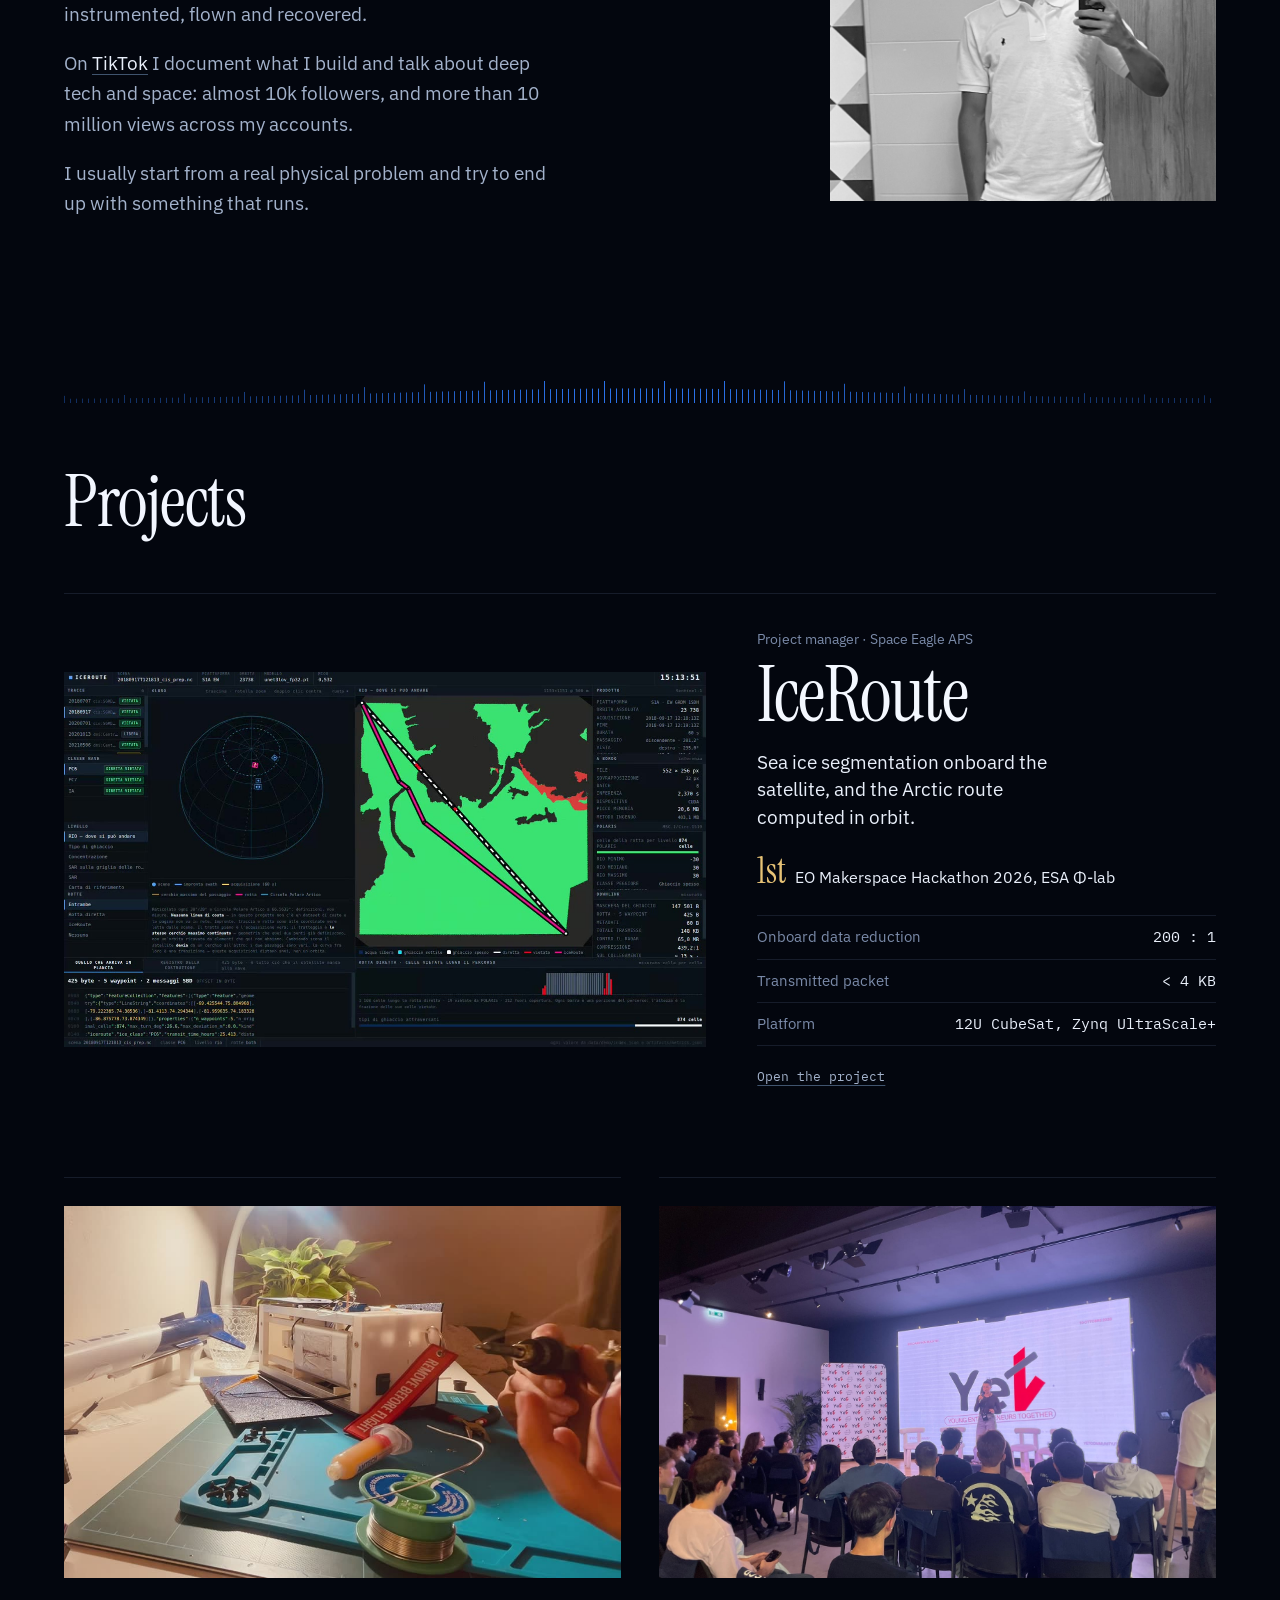
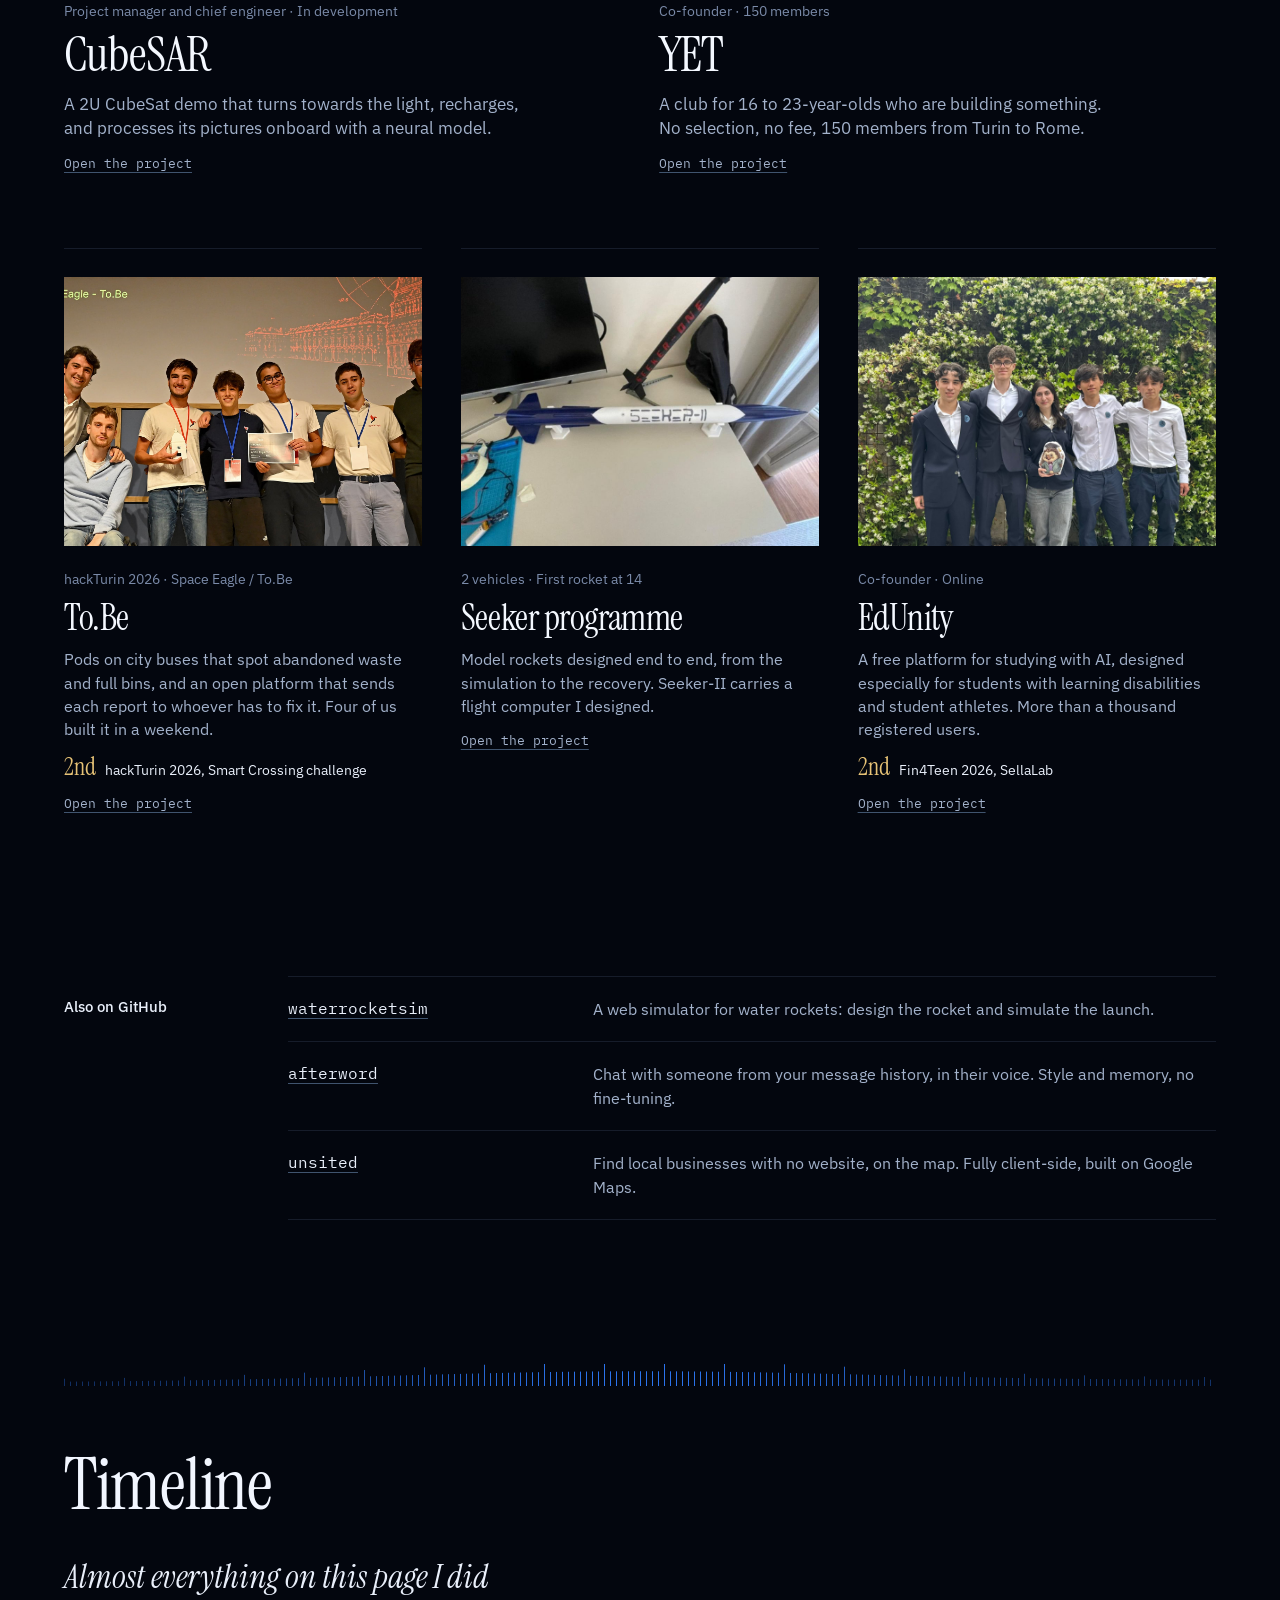
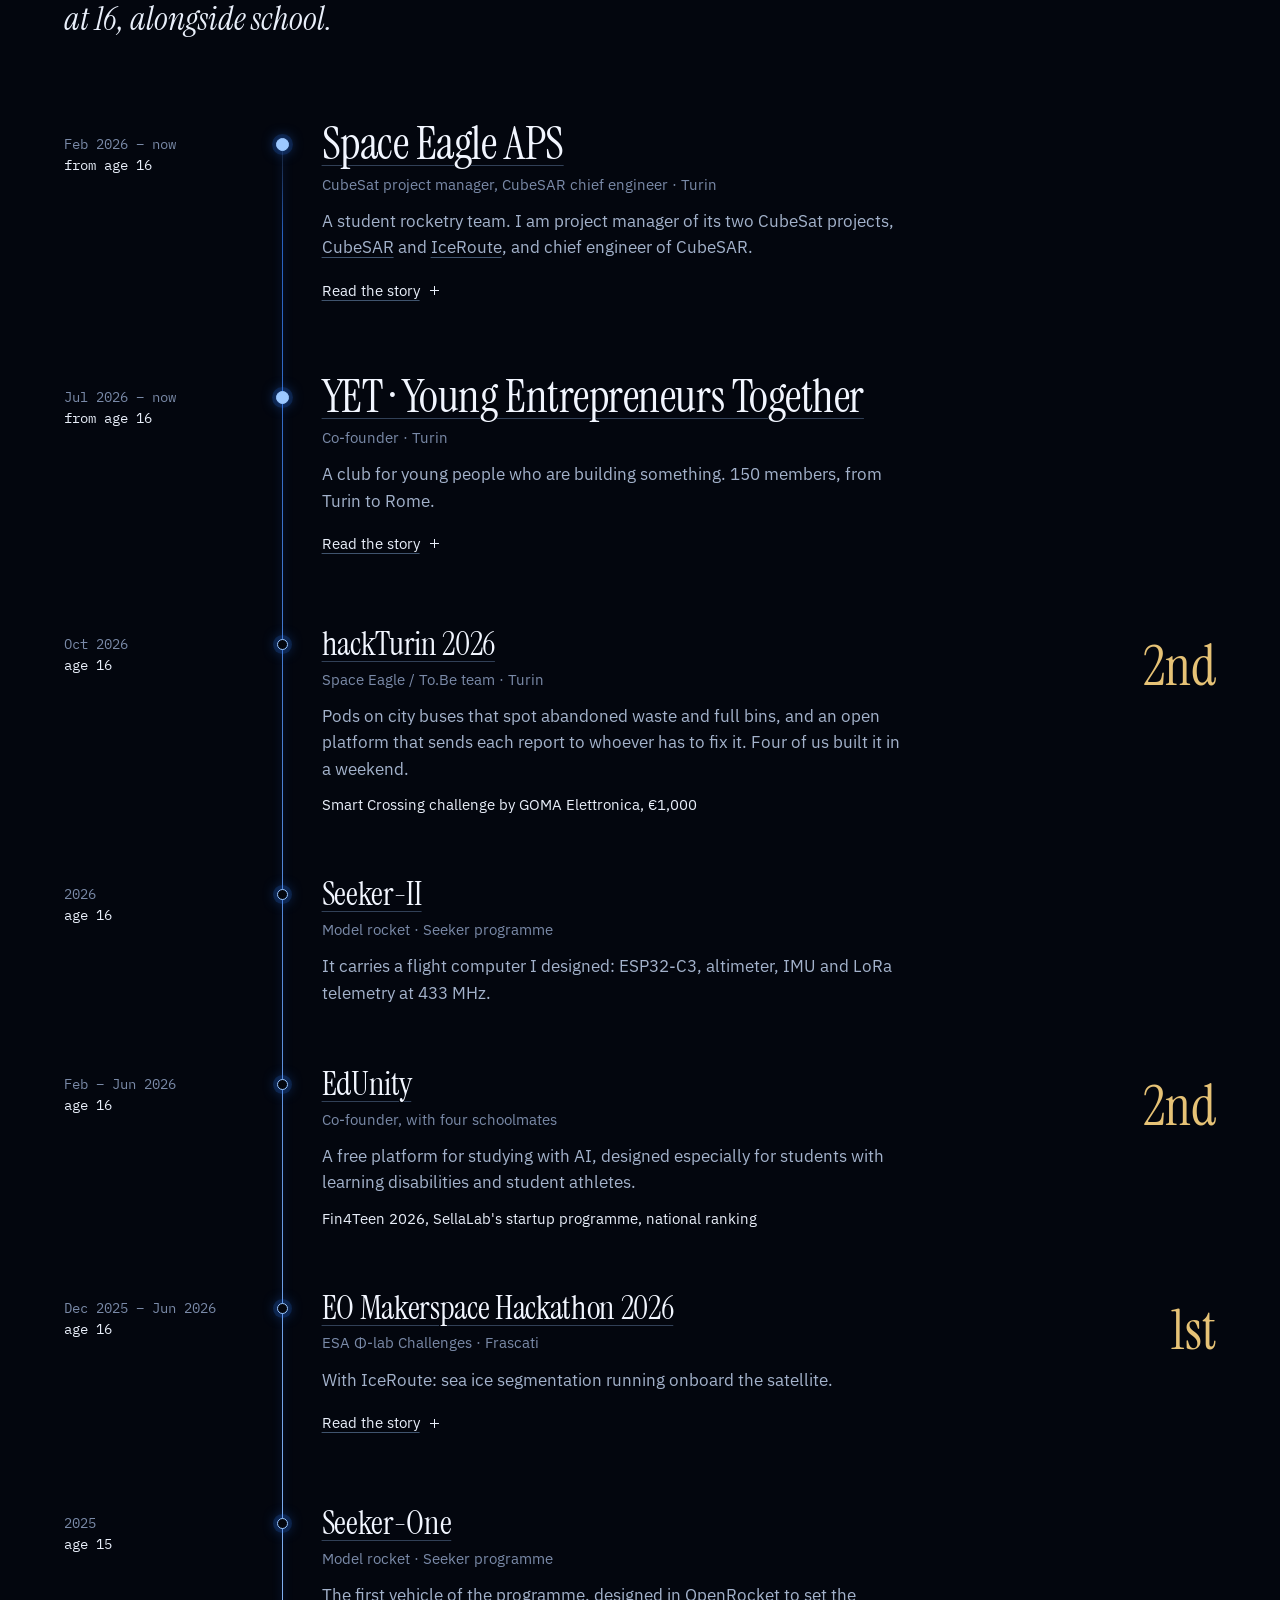
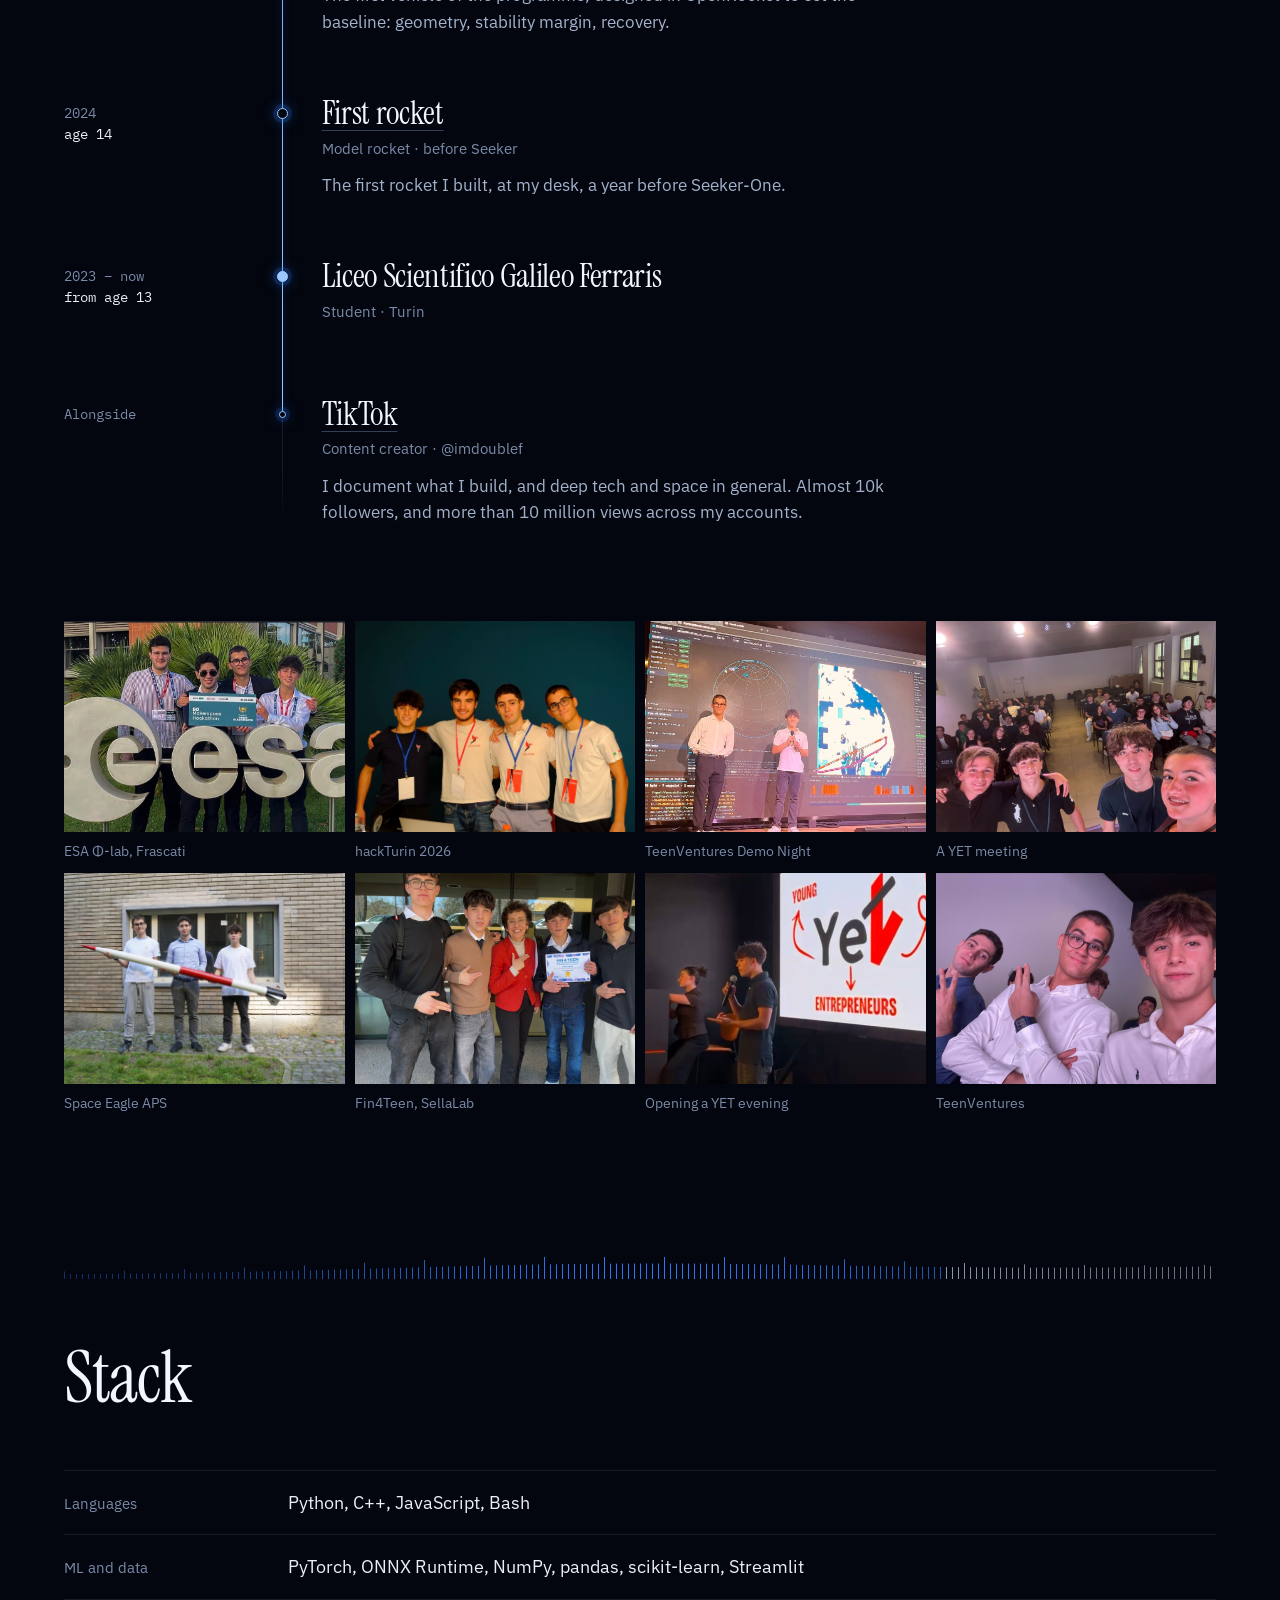
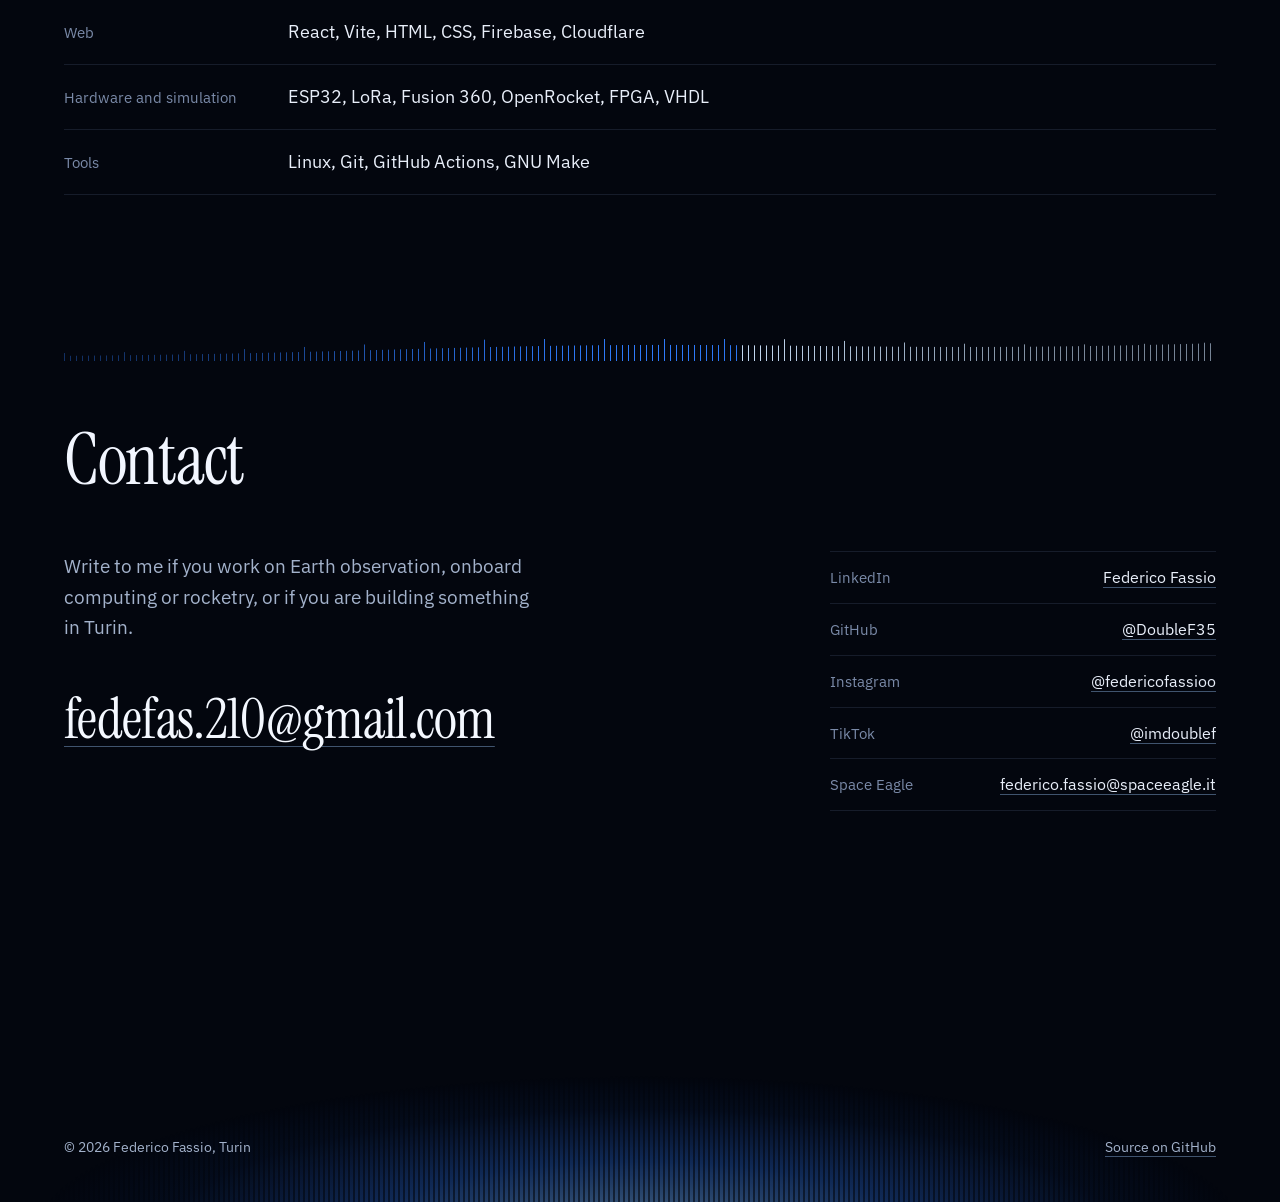
==== commit 43d98e82: "Home: risultati sotto l'hero e progetti in ordine di peso - Striscia dei risultati sotto l'hero: tre" ====
--- a/index.html
+++ b/index.html
@@ -83,7 +83,7 @@
 <link rel="preconnect" href="https://fonts.gstatic.com" crossorigin>
 <link href="https://fonts.googleapis.com/css2?family=IBM+Plex+Mono:wght@400;500&family=IBM+Plex+Sans:wght@400;500;600&family=Instrument+Serif:ital@0;1&display=swap" rel="stylesheet">
 
-<link rel="stylesheet" href="assets/site.css?v=9">
+<link rel="stylesheet" href="assets/site.css?v=10">
 </head>
 <body>
 <a class="skip" href="#main" data-l="en">Skip to content</a>
@@ -120,7 +120,6 @@
 </nav>
 
 <header class="hero" id="top">
-  <div class="hero__sky" aria-hidden="true"></div>
   <canvas class="hero__comb" aria-hidden="true"></canvas>
   <span class="hero__horizon" aria-hidden="true"></span>
   <div class="hero__in">
@@ -138,6 +137,35 @@
 </header>
 
 <main id="main">
+
+  <!-- ====================== RISULTATI ======================
+       Cinque numeri, e ognuno porta alla pagina che lo spiega. I piazzamenti
+       sono in oro, come nel resto del sito; i conteggi no. -->
+  <section class="facts" aria-labelledby="facts-h"><div class="wrap">
+    <h2 class="vh" id="facts-h"><span data-l="en">Results</span><span data-l="it">Risultati</span></h2>
+    <ul>
+      <li class="is-prize"><a href="iceroute/">
+        <b><span data-l="en">1<i>st</i></span><span data-l="it">1º</span></b>
+        <span class="lab">EO Makerspace Hackathon 2026, ESA <span class="nw">Φ-lab</span></span>
+      </a></li>
+      <li class="is-prize"><a href="tobe/">
+        <b><span data-l="en">2<i>nd</i></span><span data-l="it">2º</span></b>
+        <span class="lab"><span data-l="en">hackTurin 2026, Smart Crossing challenge</span><span data-l="it">hackTurin 2026, challenge Smart Crossing</span></span>
+      </a></li>
+      <li class="is-prize"><a href="edunity/">
+        <b><span data-l="en">2<i>nd</i></span><span data-l="it">2º</span></b>
+        <span class="lab"><span data-l="en">Fin4Teen 2026, SellaLab, national ranking</span><span data-l="it">Fin4Teen 2026, SellaLab, classifica nazionale</span></span>
+      </a></li>
+      <li><a href="yet-community/">
+        <b>150</b>
+        <span class="lab"><span data-l="en">YET members, from Turin to Rome</span><span data-l="it">membri di YET, da Torino a Roma</span></span>
+      </a></li>
+      <li><a href="https://www.tiktok.com/@imdoublef" rel="me">
+        <b>10<i>M+</i></b>
+        <span class="lab"><span data-l="en">views across my accounts</span><span data-l="it">visualizzazioni sui miei account</span></span>
+      </a></li>
+    </ul>
+  </div></section>
 
   <!-- ====================== CHI SONO ====================== -->
   <section id="about"><div class="wrap">
@@ -186,20 +214,28 @@
     <canvas class="sep" aria-hidden="true"></canvas>
     <h2><span data-l="en">Projects</span><span data-l="it">Progetti</span></h2>
 
+    <!-- Uno grande, due medi, tre piccoli: il peso segue l'ordine. Stesso
+         markup per tutti (a.pitem > .frame + .pitem__text), cambia solo la
+         classe sul <li>: is-feat, is-wide, niente. -->
     <ul class="plist">
-      <li id="iceroute"><a class="pitem" href="iceroute/">
-        <span class="frame"><img src="img/iceroute-console.jpg" width="1582" height="945" alt="" loading="lazy"></span>
+      <li id="iceroute" class="is-feat"><a class="pitem" href="iceroute/">
+        <span class="frame"><video data-lazy data-anim="img/iceroute-console.avif" muted loop playsinline preload="none" width="1280" height="748" poster="img/iceroute-console-poster.jpg"><source src="img/iceroute-console.mp4" type="video/mp4"></video></span>
         <div class="pitem__text">
           <p class="pitem__meta">Project manager · Space Eagle APS</p>
           <h3 class="pitem__name">IceRoute</h3>
           <p class="pitem__deck" data-l="en">Sea ice segmentation onboard the satellite, and the Arctic route computed in orbit.</p>
           <p class="pitem__deck" data-l="it">Segmentazione del ghiaccio marino a bordo del satellite, e la rotta artica calcolata in orbita.</p>
           <p class="pitem__prize"><b><span data-l="en">1st</span><span data-l="it">1º</span></b><span>EO Makerspace Hackathon 2026, ESA <span class="nw">Φ-lab</span></span></p>
+          <dl class="sheet">
+            <div><dt><span data-l="en">Onboard data reduction</span><span data-l="it">Riduzione dei dati a bordo</span></dt><dd>200 : 1</dd></div>
+            <div><dt><span data-l="en">Transmitted packet</span><span data-l="it">Pacchetto trasmesso</span></dt><dd>&lt; 4 KB</dd></div>
+            <div><dt><span data-l="en">Platform</span><span data-l="it">Piattaforma</span></dt><dd>12U CubeSat, Zynq&nbsp;UltraScale+</dd></div>
+          </dl>
           <span class="pitem__go"><span data-l="en">Open the project</span><span data-l="it">Apri il progetto</span></span>
         </div>
       </a></li>
-      <li id="cubesar"><a class="pitem" href="cubesar/">
-        <span class="frame"><img src="img/cubesar-2u.jpg" width="1200" height="1600" alt="" loading="lazy"></span>
+      <li id="cubesar" class="is-wide"><a class="pitem" href="cubesar/">
+        <span class="frame"><img src="img/cubesar-montaggio.jpg" width="960" height="720" alt="" loading="lazy"></span>
         <div class="pitem__text">
           <p class="pitem__meta"><span data-l="en">Project manager and chief engineer · In development</span><span data-l="it">Project manager e chief engineer · In sviluppo</span></p>
           <h3 class="pitem__name">CubeSAR</h3>
@@ -208,7 +244,7 @@
           <span class="pitem__go"><span data-l="en">Open the project</span><span data-l="it">Apri il progetto</span></span>
         </div>
       </a></li>
-      <li id="yet"><a class="pitem" href="yet-community/">
+      <li id="yet" class="is-wide"><a class="pitem" href="yet-community/">
         <span class="frame"><img src="img/yet.jpg" width="1600" height="1200" alt="" loading="lazy"></span>
         <div class="pitem__text">
           <p class="pitem__meta"><span data-l="en">Co-founder · 150 members</span><span data-l="it">Cofondatore · 150 membri</span></p>
@@ -533,6 +569,6 @@
   </div>
 </footer>
 
-<script src="assets/site.js?v=9"></script>
+<script src="assets/site.js?v=10"></script>
 </body>
 </html>
--- a/assets/site.css
+++ b/assets/site.css
@@ -3,7 +3,7 @@
 
    Regole, e tutto il resto scende da queste:
    1. Il fondo è quasi nero e la luce arriva da un punto solo, il pettine
-      dell'hero. Il resto della pagina ne riprende solo il segno: la riga
+      dell'hero: nessun altro alone, nessuna sfumatura decorativa. Il resto della pagina ne riprende solo il segno: la riga
       sotto la barra e i righelli fra le sezioni.
    2. I titoli sono in Instrument Serif. Il corsivo è un accento, uno solo.
    3. Il monospace serve solo a ciò che si conta: date, misure, unità, nomi
@@ -142,14 +142,6 @@
   padding:clamp(96px, 19vh, 210px) var(--m) 0;
   text-align:center;
 }
-/* Nuvole indaco in alto: l'unica luce che non viene dal pettine. */
-.hero__sky{
-  position:absolute;inset:0;z-index:-2;pointer-events:none;will-change:opacity;
-  background:
-    radial-gradient(30% 34% at 9% 22%,rgba(70,54,150,.32),transparent 72%),
-    radial-gradient(28% 30% at 92% 14%,rgba(62,48,140,.28),transparent 72%),
-    radial-gradient(54% 30% at 50% 0%,rgba(22,40,110,.24),transparent 78%);
-}
 .hero__comb{position:absolute;left:0;bottom:0;width:100%;height:100%;z-index:-1;pointer-events:none;display:block}
 .hero__horizon{bottom:0;height:3px;z-index:-1;transform-origin:50% 100%}
 .hero__in{position:relative;max-width:1120px;margin:0 auto}
@@ -177,7 +169,29 @@
    -------------------------------------------------------------------------- */
 main{position:relative;z-index:2}
 section{padding:144px 0 0}
-#about{padding-top:72px}
+#about{padding-top:128px}
+.vh{position:absolute;width:1px;height:1px;margin:-1px;padding:0;overflow:hidden;clip-path:inset(50%);white-space:nowrap}
+
+/* ---------- Risultati ----------------------------------------------------
+   Cinque colonne separate da una riga, subito sotto l'hero: è la prima cosa
+   che si legge dopo il titolo. Oro solo ai piazzamenti. */
+.facts{padding-top:72px}
+.facts ul{
+  list-style:none;margin:0;padding:0;display:grid;grid-template-columns:repeat(5,minmax(0,1fr));
+  border-top:1px solid var(--line);border-bottom:1px solid var(--line);
+}
+.facts li{border-left:1px solid var(--line)}
+.facts li:first-child{border-left:0}
+.facts a{display:block;height:100%;padding:28px 24px 30px;text-decoration:none}
+.facts li:first-child a{padding-left:0}
+.facts b{
+  display:block;font:400 clamp(60px, 6.2vw, 92px)/.86 var(--serif);letter-spacing:-.02em;
+  color:#f4f8ff;font-variant-numeric:lining-nums;
+}
+.facts b i{font-style:normal;font-size:.5em;letter-spacing:0;margin-left:.04em}
+.facts .is-prize b{color:var(--gold)}
+.facts .lab{display:block;margin-top:18px;max-width:24ch;font:400 14.5px/1.45 var(--sans);color:var(--paper-dim);transition:color .15s}
+@media (hover:hover){ .facts a:hover .lab{color:#fff} }
 /* Il righello fra le sezioni: lo disegna lo script. */
 .sep{display:block;width:100%;height:22px;margin:0 0 64px}
 h2{
@@ -194,7 +208,7 @@
 .about p{font-size:clamp(19px, 1.5vw, 21px);line-height:1.6;color:var(--paper-dim);max-width:44ch}
 .about p a{color:var(--paper)}
 .portrait .frame{aspect-ratio:1}
-.portrait img{object-position:50% 20%}
+.portrait img{object-position:50% 20%;filter:grayscale(1) contrast(1.08) brightness(.94)}
 
 /* ---------- Progetti ------------------------------------------------------ */
 .meta{margin:0 0 14px;font:400 14px/1.5 var(--sans);color:var(--paper-mute)}
@@ -371,9 +385,9 @@
 .stack .val{font:400 18px/1.55 var(--sans);color:var(--paper)}
 
 /* ---------- Contatti ------------------------------------------------------ */
-.contact{display:grid;grid-template-columns:minmax(0,7fr) minmax(0,4fr);column-gap:clamp(32px, 7vw, 120px);align-items:end}
+.contact{display:grid;grid-template-columns:minmax(0,7fr) minmax(0,4fr);column-gap:clamp(32px, 7vw, 120px);align-items:start}
 .contact p{font-size:19px;line-height:1.6;color:var(--paper-dim);max-width:44ch}
-.mail{display:inline-block;margin-top:14px;padding:6px 0;font:400 clamp(30px, 3.2vw, 44px)/1.15 var(--serif);color:#f4f8ff}
+.mail{display:inline-block;margin-top:22px;padding:6px 0;font:400 clamp(34px, 4.4vw, 64px)/1.1 var(--serif);letter-spacing:-.012em;color:#f4f8ff;text-underline-offset:8px;overflow-wrap:anywhere}
 .clist{margin:0;border-top:1px solid var(--line)}
 .clist div{display:flex;justify-content:space-between;align-items:baseline;gap:16px;border-bottom:1px solid var(--line)}
 .clist dt{padding:14px 0;font:400 14.5px/1.4 var(--sans);color:var(--paper-mute)}
@@ -520,24 +534,46 @@
 }
 
 /* --------------------------------------------------------------------------
-   Progetti in homepage: un elenco compatto, una voce per progetto, che porta
-   alla pagina del progetto. Niente schede: righe da 1 px e spazio.
+   Progetti in homepage: uno grande, due medi, tre piccoli. Il peso segue
+   l'ordine, quindi IceRoute ha la console che gira e la sua scheda tecnica,
+   gli altri una foto e tre righe. Niente schede: una riga da 1 px sopra ogni
+   voce, e lo spazio. Sotto i 980 px tornano un elenco con la miniatura a
+   sinistra.
    -------------------------------------------------------------------------- */
-.plist{list-style:none;margin:0;padding:0;display:grid;grid-template-columns:repeat(2,minmax(0,1fr));column-gap:var(--gap);border-top:1px solid var(--line)}
-.plist > li{border-bottom:1px solid var(--line)}
-.pitem{display:grid;grid-template-columns:minmax(0,5fr) minmax(0,7fr);column-gap:24px;align-items:start;padding:28px 0;color:inherit;text-decoration:none}
-.pitem .frame{aspect-ratio:4 / 3}
-.pitem__meta{margin:0 0 8px;font:400 13.5px/1.45 var(--sans);color:var(--paper-mute)}
-.pitem__name{margin:0 0 10px;font:400 clamp(30px, 2.6vw, 38px)/1.02 var(--serif);letter-spacing:-.01em;color:#f4f8ff}
-.pitem__deck{margin:0;font-size:15.5px;line-height:1.5;color:var(--paper-dim)}
-.pitem__prize{display:flex;align-items:baseline;gap:9px;margin:12px 0 0;font:400 14px/1.4 var(--sans);color:var(--paper)}
+.plist{list-style:none;margin:0;padding:0;display:grid;grid-template-columns:repeat(6,minmax(0,1fr));column-gap:var(--gap)}
+.plist > li{grid-column:span 2;border-top:1px solid var(--line)}
+.plist > li.is-wide{grid-column:span 3}
+.plist > li.is-feat{grid-column:1 / -1}
+.pitem{display:block;padding:28px 0 72px;color:inherit;text-decoration:none}
+.pitem .frame{aspect-ratio:4 / 3;margin-bottom:24px}
+.is-wide .pitem .frame{aspect-ratio:3 / 2}
+.pitem .frame img,.pitem .frame video{transition:transform .7s cubic-bezier(.2,.7,.2,1),opacity .3s}
+.pitem__meta{margin:0 0 10px;font:400 13.5px/1.45 var(--sans);color:var(--paper-mute)}
+.pitem__name{margin:0 0 12px;font:400 clamp(32px, 2.8vw, 40px)/1.02 var(--serif);letter-spacing:-.012em;color:#f4f8ff}
+.is-wide .pitem__name{font-size:clamp(40px, 3.8vw, 56px);line-height:1}
+.pitem__deck{margin:0;max-width:46ch;font-size:15.5px;line-height:1.5;color:var(--paper-dim)}
+.is-wide .pitem__deck{font-size:16.5px}
+.pitem__prize{display:flex;align-items:baseline;gap:9px;margin:14px 0 0;font:400 14px/1.4 var(--sans);color:var(--paper)}
 .pitem__prize b{flex:none;font:400 24px/1 var(--serif);color:var(--gold)}
-.pitem__go{display:inline-block;margin-top:14px;font:400 13px/1 var(--mono);color:var(--paper-dim);text-decoration:underline;text-decoration-thickness:1px;text-underline-offset:4px;text-decoration-color:rgba(156,200,255,.4)}
-.pitem .frame img{transition:opacity .2s}
+.pitem__go{display:inline-block;margin-top:16px;font:400 13px/1 var(--mono);color:var(--paper-dim);text-decoration:underline;text-decoration-thickness:1px;text-underline-offset:4px;text-decoration-color:rgba(156,200,255,.4)}
+
+/* IceRoute: la console a sinistra, larga sette colonne su dodici. */
+.is-feat .pitem{
+  display:grid;grid-template-columns:minmax(0,7fr) minmax(0,5fr);
+  column-gap:clamp(32px, 4vw, 64px);align-items:center;padding:36px 0 88px;
+}
+.is-feat .pitem .frame{aspect-ratio:1280 / 748;margin:0}
+.is-feat .pitem__name{margin-bottom:18px;font-size:clamp(56px, 6vw, 88px);line-height:.92;letter-spacing:-.02em}
+.is-feat .pitem__deck{max-width:30ch;font-size:19px;line-height:1.45;color:var(--paper)}
+.is-feat .pitem__prize{margin-top:22px;font-size:15.5px}
+.is-feat .pitem__prize b{font-size:36px}
+.is-feat .sheet{margin-top:26px}
+.is-feat .pitem__go{margin-top:24px}
+
 @media (hover:hover){
   .pitem:hover .pitem__name{text-decoration:underline;text-decoration-thickness:1px;text-underline-offset:6px}
   .pitem:hover .pitem__go{color:#fff;text-decoration-color:currentColor}
-  .pitem:hover .frame img{opacity:.88}
+  .pitem:hover .frame img,.pitem:hover .frame video{transform:scale(1.025)}
 }
 
 /* --------------------------------------------------------------------------
@@ -587,18 +623,44 @@
 .pnav .next{text-align:right}
 @media (hover:hover){ .pnav a:hover .name{text-decoration:underline;text-decoration-thickness:1px;text-underline-offset:6px} }
 
+@media (max-width:1100px){
+  .facts a{padding:24px 16px 26px}
+}
 @media (max-width:980px){
-  .plist{grid-template-columns:1fr}
-  .pitem{grid-template-columns:minmax(0,240px) minmax(0,1fr)}
+  .plist{grid-template-columns:minmax(0,1fr)}
+  .plist > li,.plist > li.is-wide{grid-column:auto}
+  .pitem{display:grid;grid-template-columns:minmax(0,240px) minmax(0,1fr);column-gap:24px;align-items:start;padding:28px 0}
+  .pitem .frame,.is-wide .pitem .frame{aspect-ratio:4 / 3;margin:0}
+  .is-wide .pitem__name{font-size:clamp(32px, 4.6vw, 40px);line-height:1.02}
+  .is-wide .pitem__deck{font-size:15.5px}
+  .is-feat .pitem{display:block;padding:28px 0 44px}
+  .is-feat .pitem .frame{margin:0 0 28px}
+  .is-feat .pitem__deck{max-width:34ch}
 }
 @media (max-width:760px){
+  .facts{padding-top:48px}
+  .facts ul{grid-template-columns:minmax(0,1fr)}
+  .facts li{border-left:0;border-top:1px solid var(--line)}
+  .facts li:first-child{border-top:0}
+  .facts a,.facts li:first-child a{display:grid;grid-template-columns:104px minmax(0,1fr);column-gap:16px;align-items:center;padding:16px 0}
+  .facts b{font-size:52px;line-height:.9}
+  .facts .lab{margin:0;max-width:none;font-size:14.5px}
+  #about{padding-top:88px}
+
   .pitem{grid-template-columns:112px minmax(0,1fr);column-gap:16px;padding:20px 0}
   .pitem__meta{font-size:12.5px;margin-bottom:6px}
-  .pitem__name{font-size:28px;margin-bottom:6px}
-  .pitem__deck{font-size:15px}
+  .pitem__name,.is-wide .pitem__name{font-size:28px;margin-bottom:6px}
+  .pitem__deck,.is-wide .pitem__deck{font-size:15px}
   .pitem__prize{font-size:13px}
   .pitem__prize b{font-size:20px}
   .pitem__go{margin-top:10px}
+  .is-feat .pitem{padding:20px 0 36px}
+  .is-feat .pitem .frame{margin:0 calc(-1 * var(--m)) 22px}
+  .is-feat .pitem__name{font-size:clamp(50px, 14vw, 64px);margin-bottom:14px}
+  .is-feat .pitem__deck{font-size:18px}
+  .is-feat .pitem__prize{font-size:14.5px}
+  .is-feat .pitem__prize b{font-size:30px}
+  .mail{font-size:clamp(26px, 7.6vw, 34px)}
   .proj{padding-top:calc(var(--nav-h) + 16px)}
   .gal{margin-top:44px}
   .photos--tall{grid-template-columns:minmax(0,1fr)}
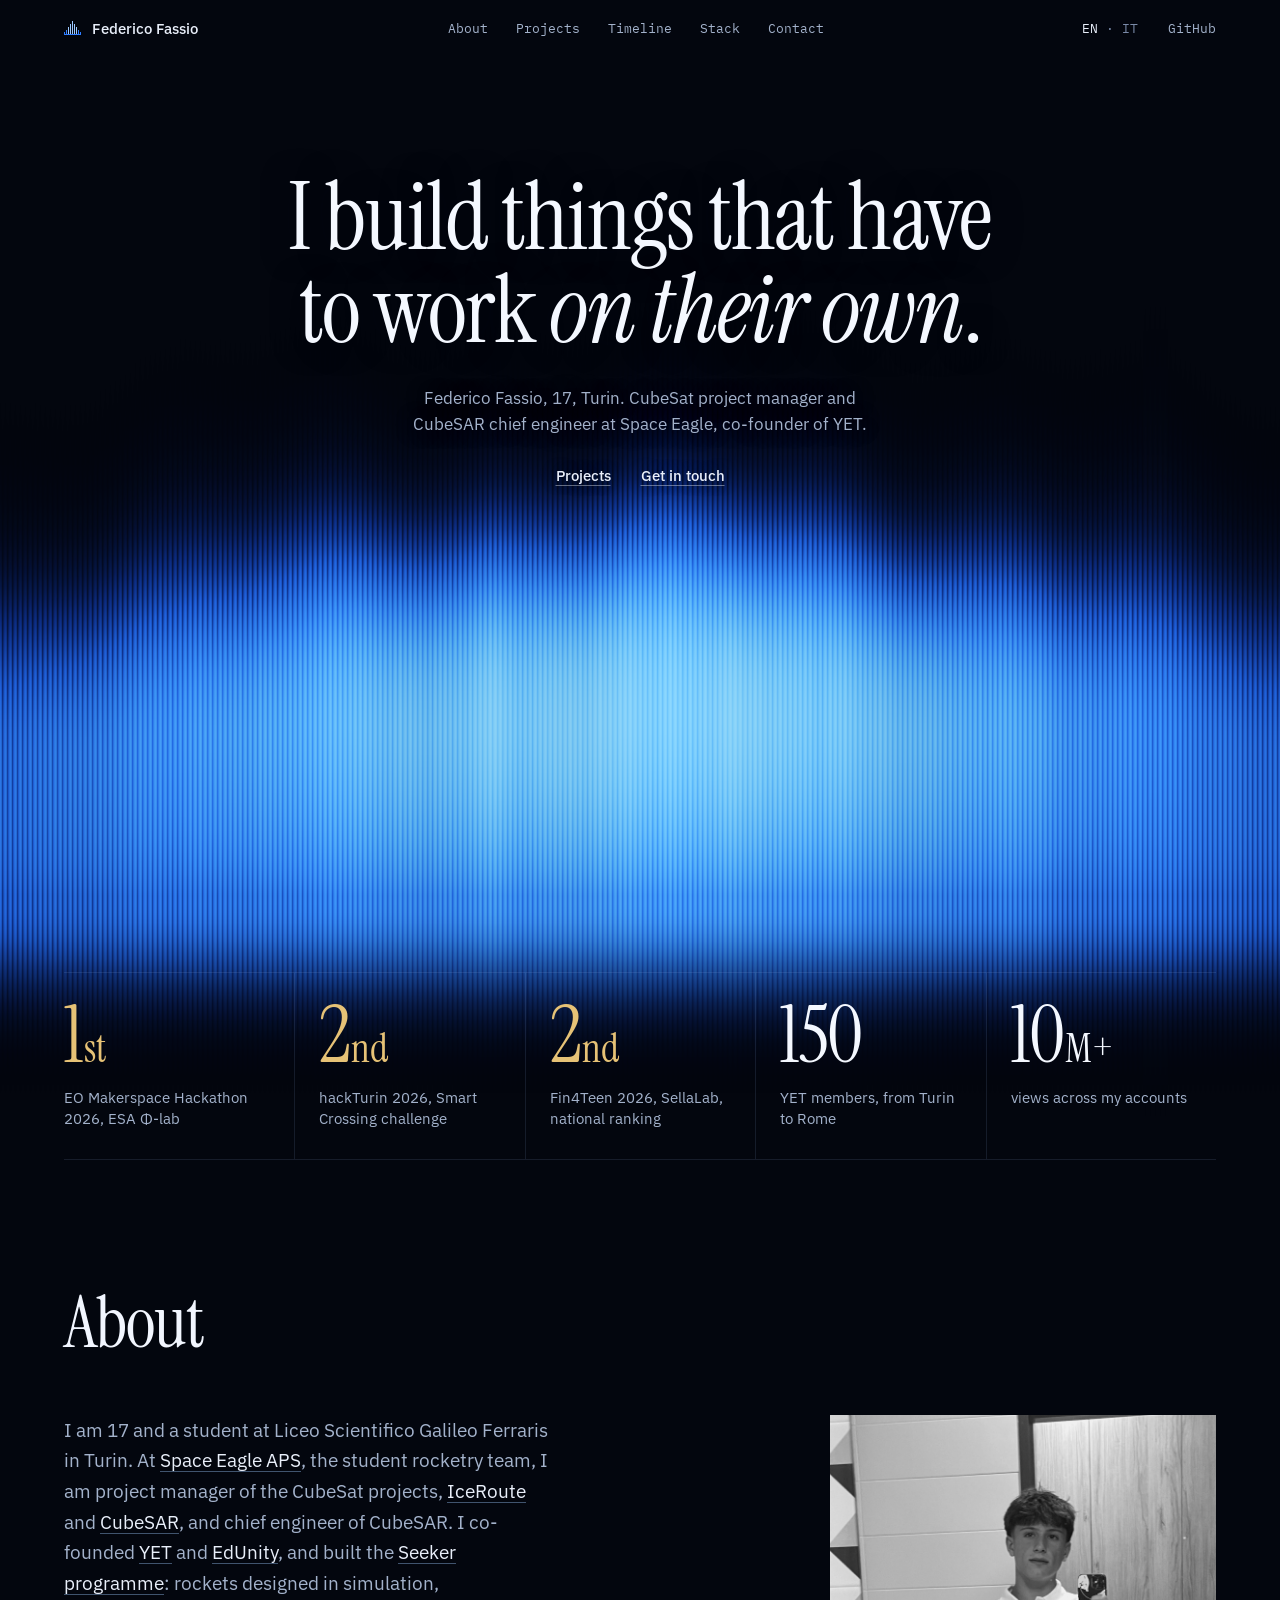
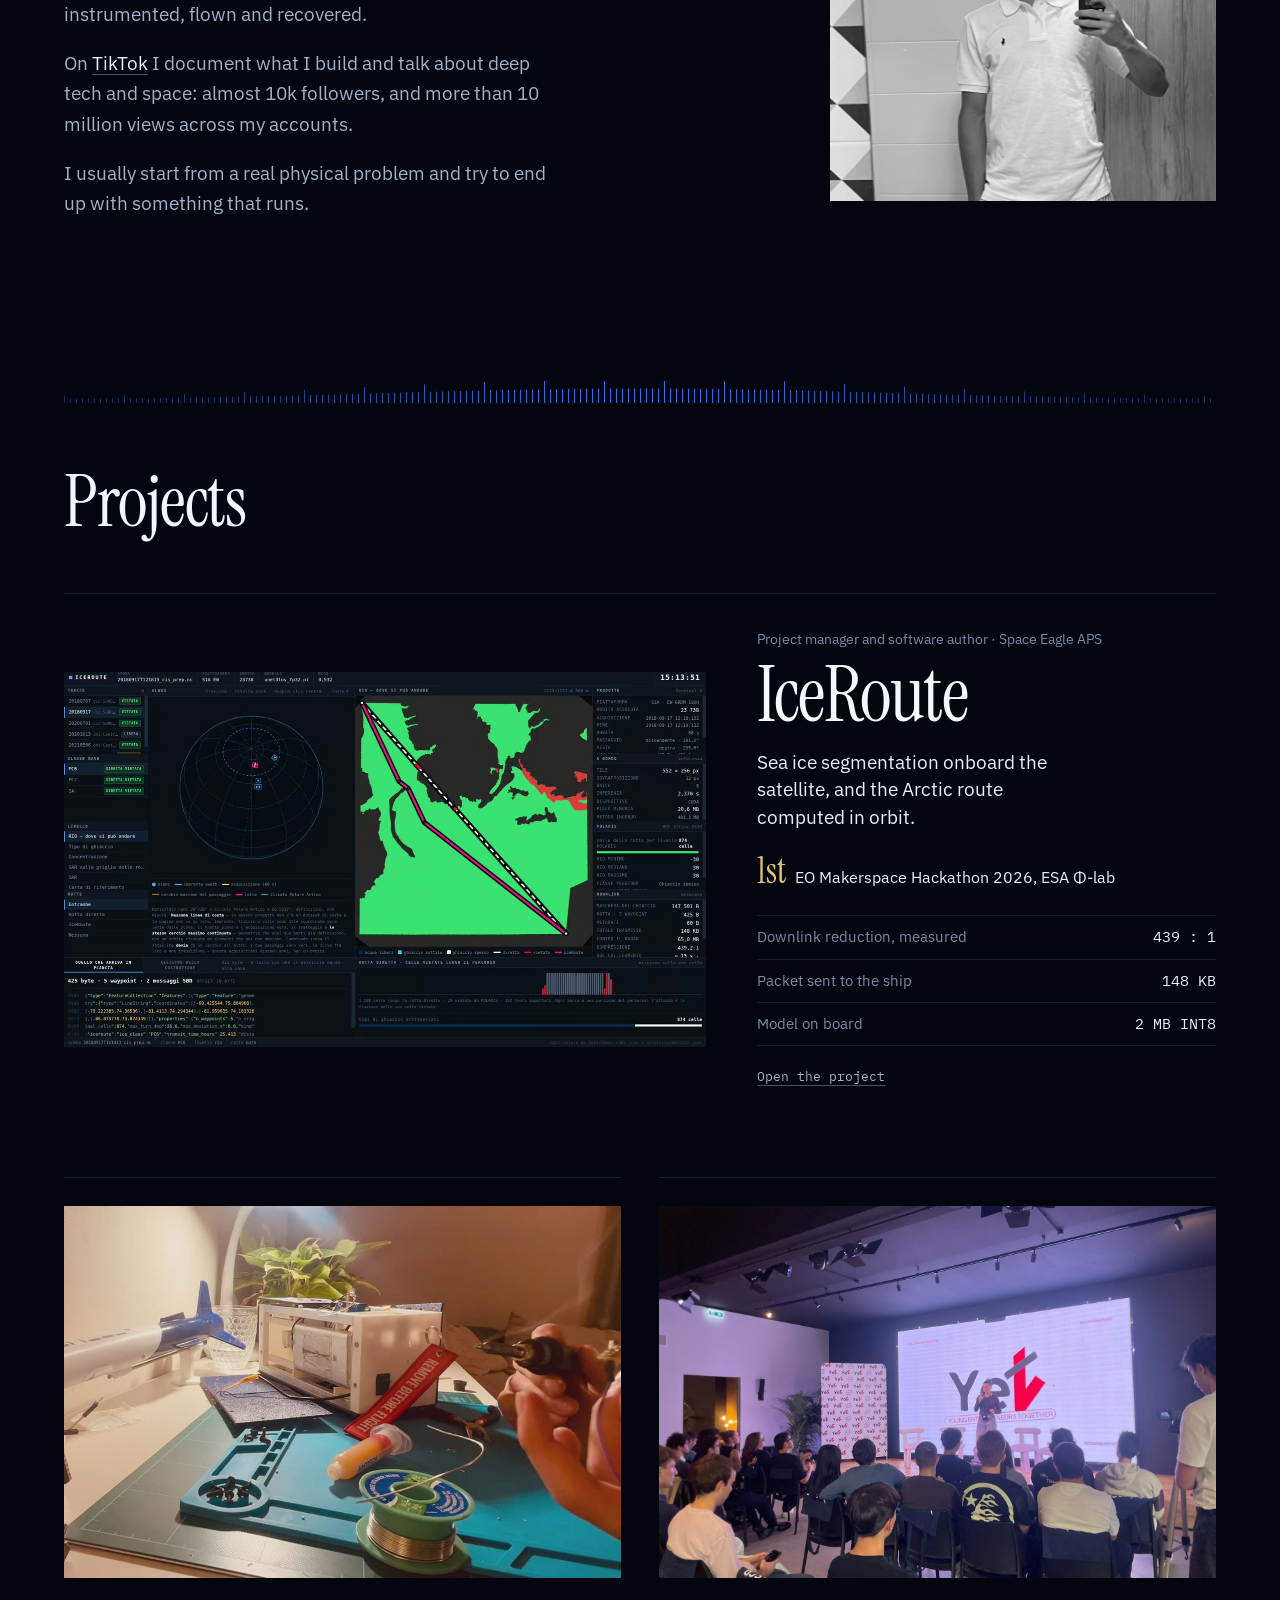
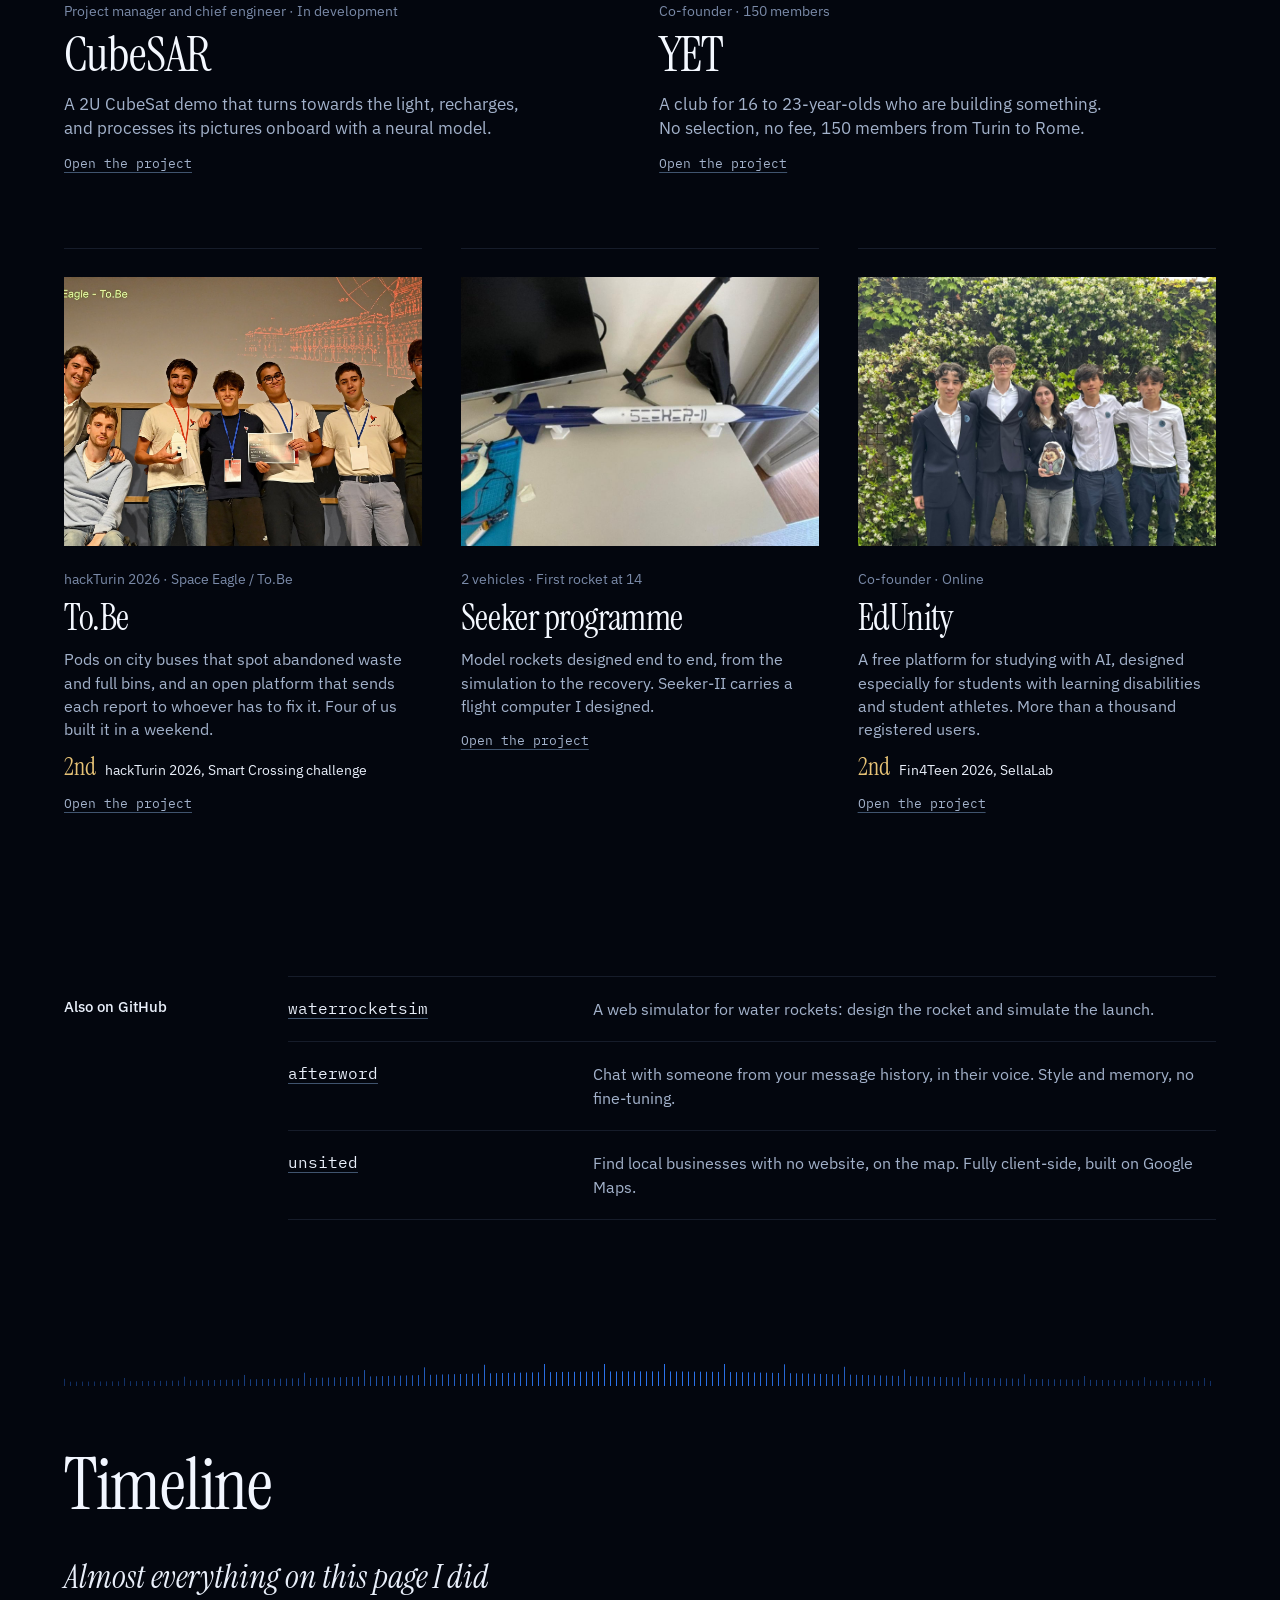
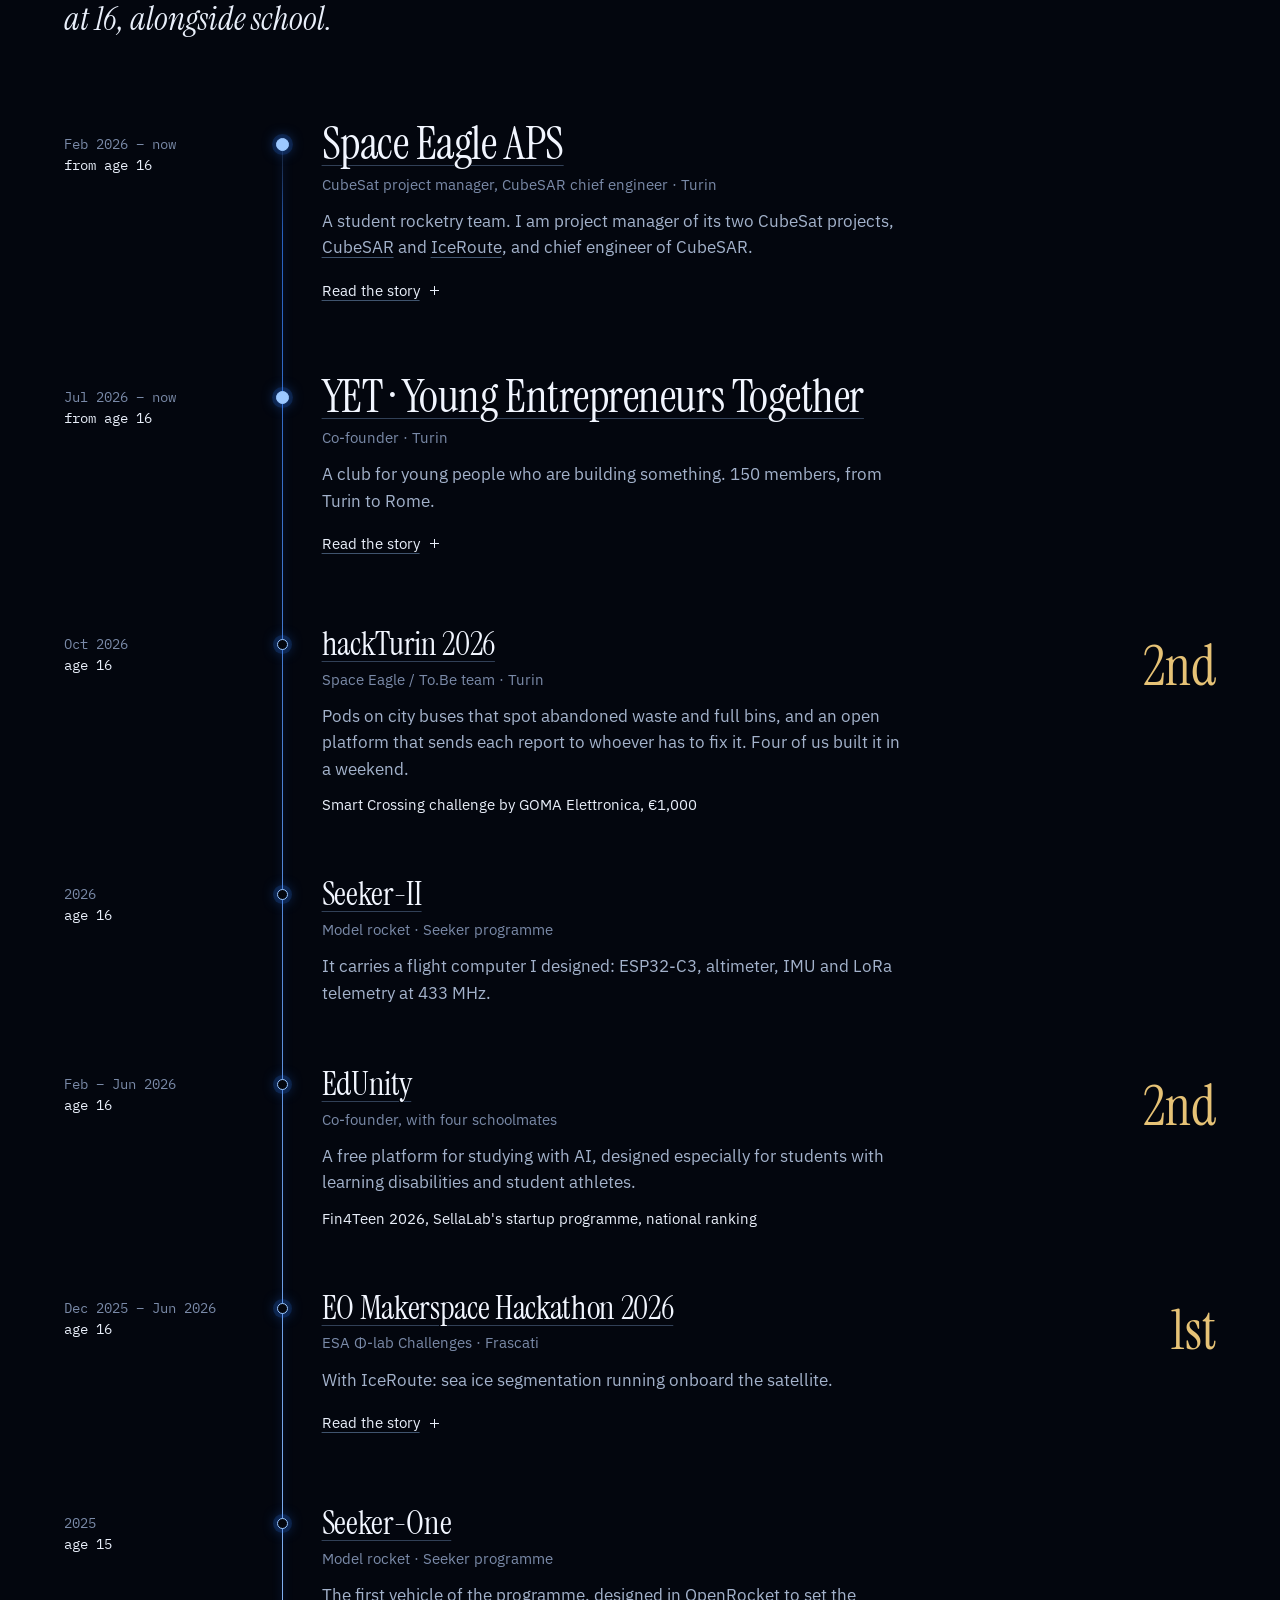
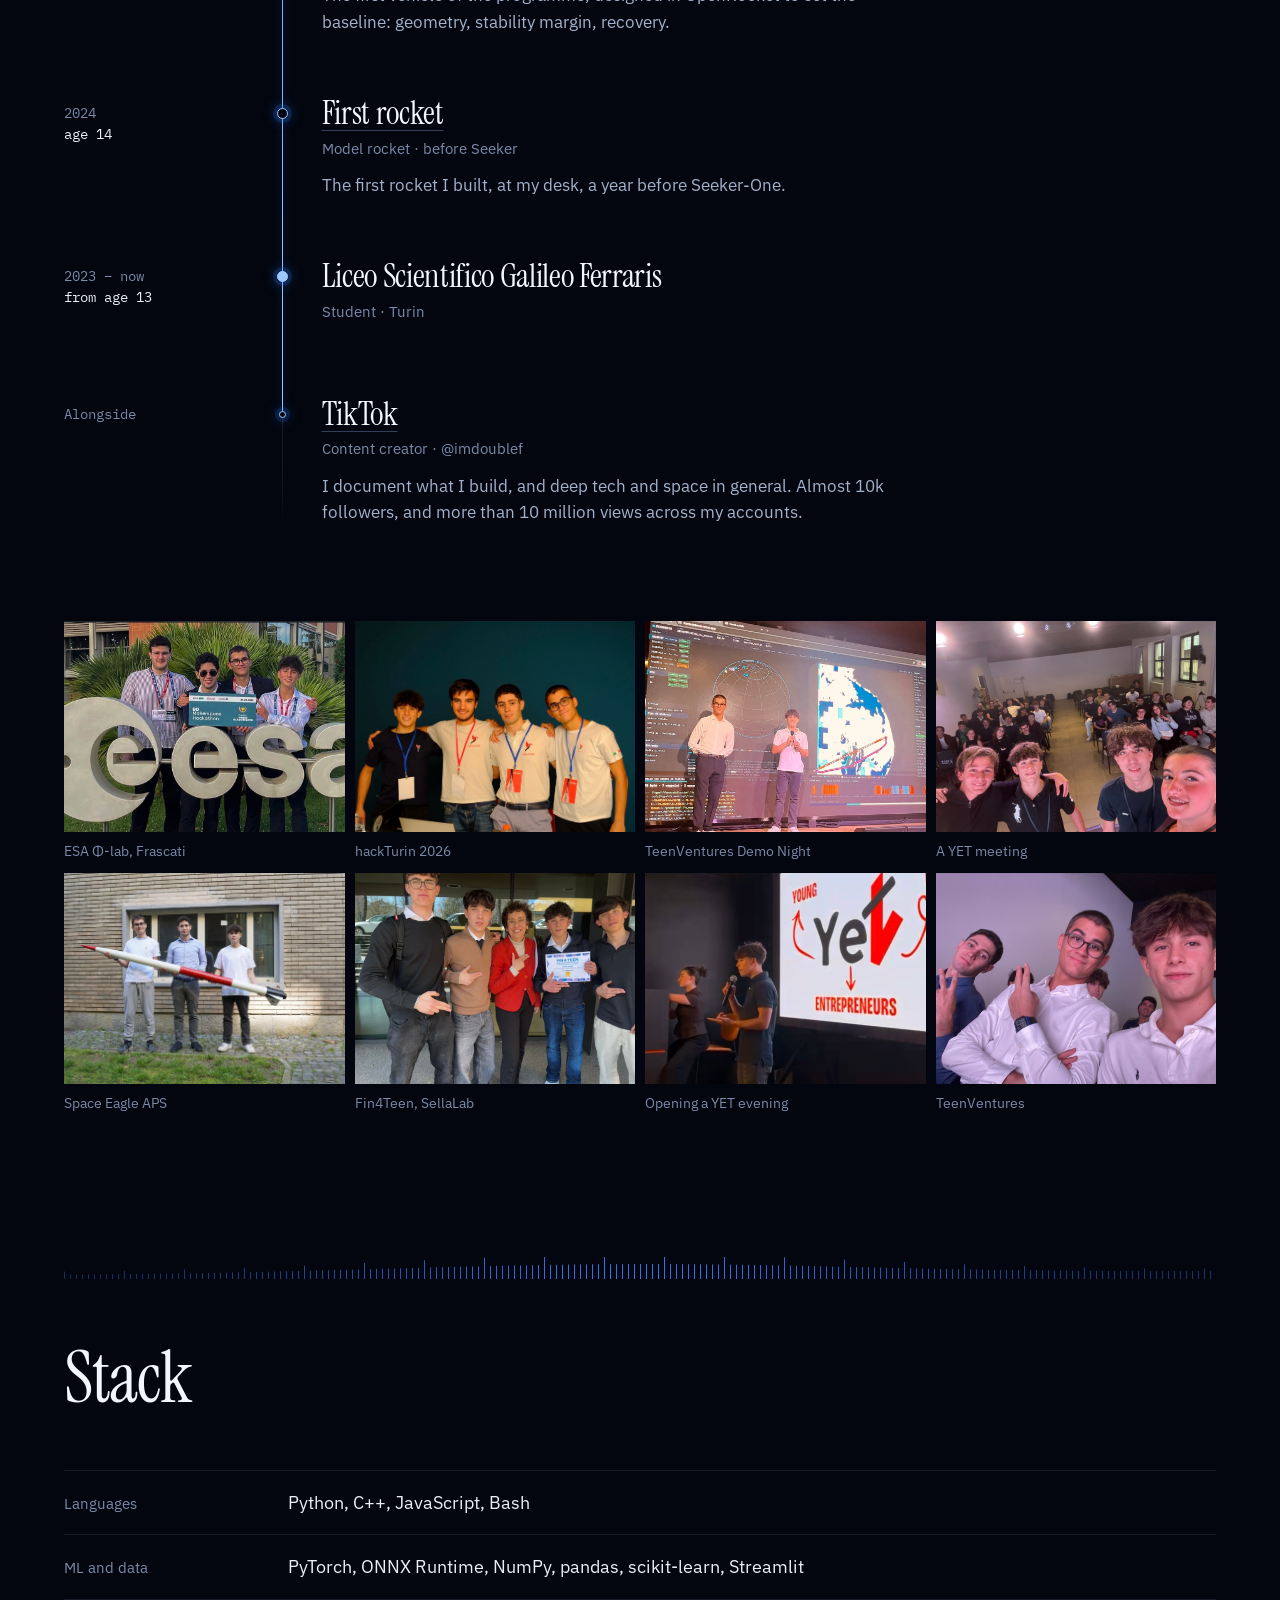
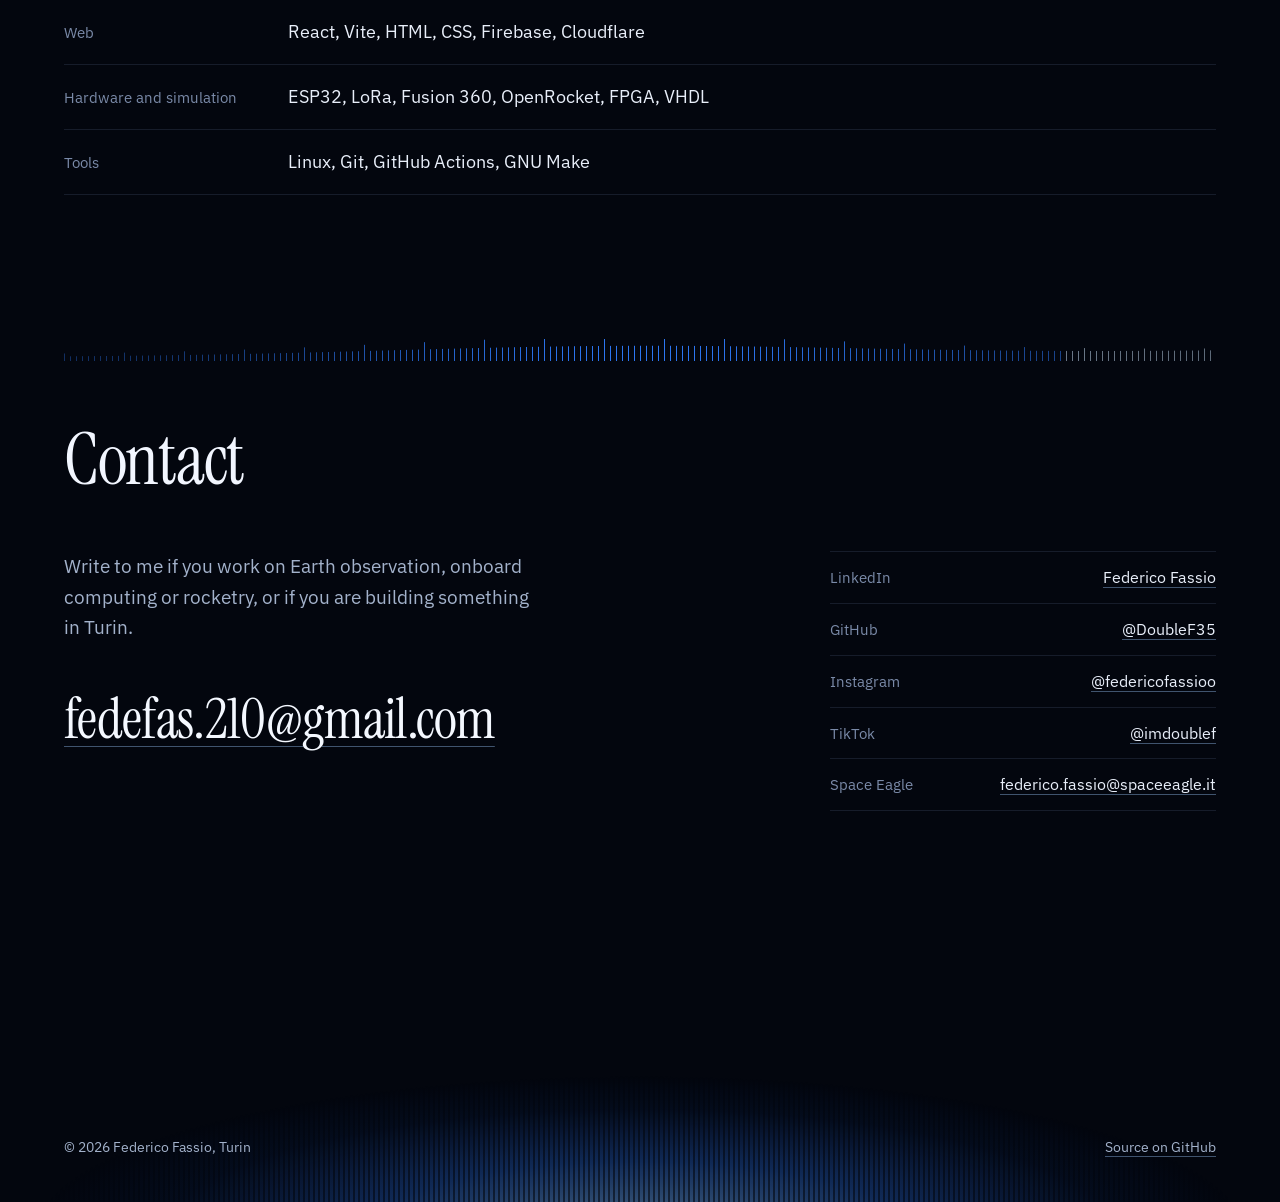
==== commit c483af44: "IceRoute: i numeri misurati al posto delle stime iniziali La pagina e la scheda in homepage riportav" ====
--- a/index.html
+++ b/index.html
@@ -221,15 +221,15 @@
       <li id="iceroute" class="is-feat"><a class="pitem" href="iceroute/">
         <span class="frame"><video data-lazy data-anim="img/iceroute-console.avif" muted loop playsinline preload="none" width="1280" height="748" poster="img/iceroute-console-poster.jpg"><source src="img/iceroute-console.mp4" type="video/mp4"></video></span>
         <div class="pitem__text">
-          <p class="pitem__meta">Project manager · Space Eagle APS</p>
+          <p class="pitem__meta"><span data-l="en">Project manager and software author · Space Eagle APS</span><span data-l="it">Project manager e autore del software · Space Eagle APS</span></p>
           <h3 class="pitem__name">IceRoute</h3>
           <p class="pitem__deck" data-l="en">Sea ice segmentation onboard the satellite, and the Arctic route computed in orbit.</p>
           <p class="pitem__deck" data-l="it">Segmentazione del ghiaccio marino a bordo del satellite, e la rotta artica calcolata in orbita.</p>
           <p class="pitem__prize"><b><span data-l="en">1st</span><span data-l="it">1º</span></b><span>EO Makerspace Hackathon 2026, ESA <span class="nw">Φ-lab</span></span></p>
           <dl class="sheet">
-            <div><dt><span data-l="en">Onboard data reduction</span><span data-l="it">Riduzione dei dati a bordo</span></dt><dd>200 : 1</dd></div>
-            <div><dt><span data-l="en">Transmitted packet</span><span data-l="it">Pacchetto trasmesso</span></dt><dd>&lt; 4 KB</dd></div>
-            <div><dt><span data-l="en">Platform</span><span data-l="it">Piattaforma</span></dt><dd>12U CubeSat, Zynq&nbsp;UltraScale+</dd></div>
+            <div><dt><span data-l="en">Downlink reduction, measured</span><span data-l="it">Riduzione del downlink, misurata</span></dt><dd>439 : 1</dd></div>
+            <div><dt><span data-l="en">Packet sent to the ship</span><span data-l="it">Pacchetto inviato alla nave</span></dt><dd>148 KB</dd></div>
+            <div><dt><span data-l="en">Model on board</span><span data-l="it">Modello a bordo</span></dt><dd>2&nbsp;MB INT8</dd></div>
           </dl>
           <span class="pitem__go"><span data-l="en">Open the project</span><span data-l="it">Apri il progetto</span></span>
         </div>
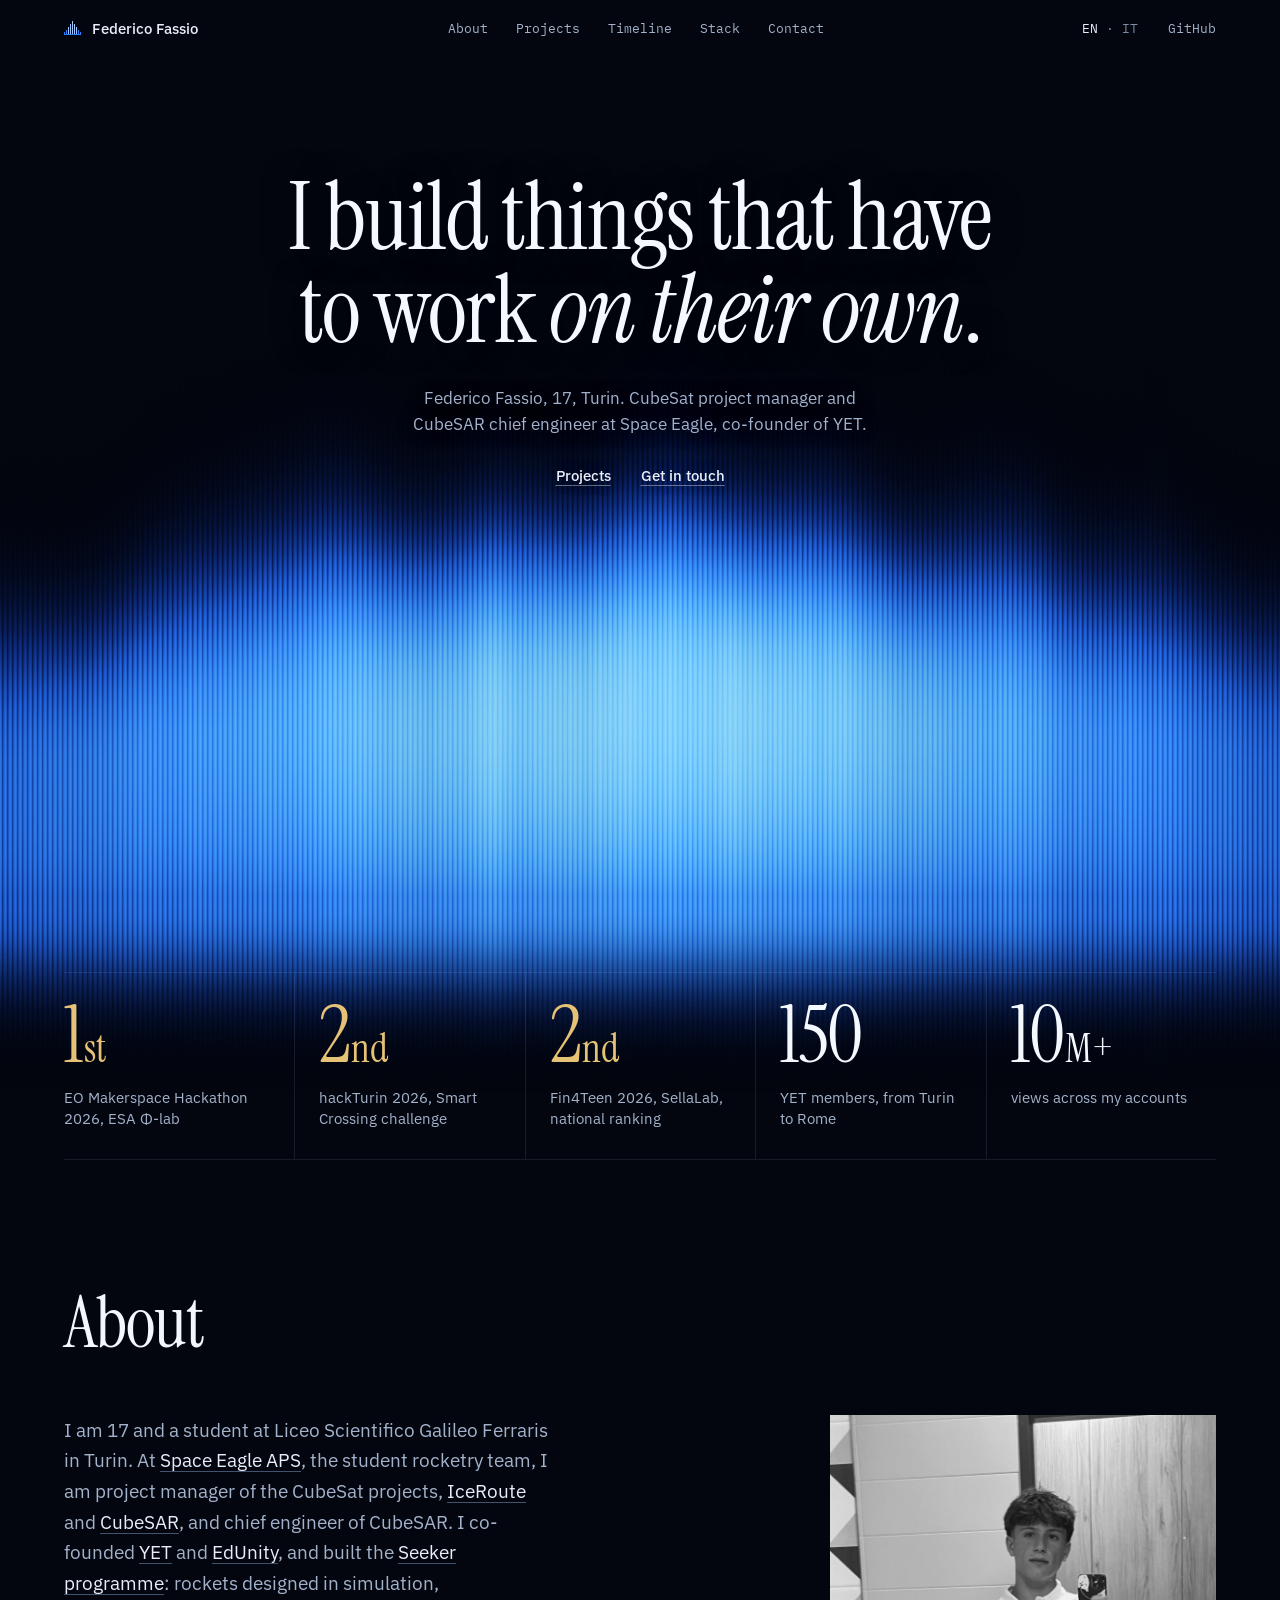
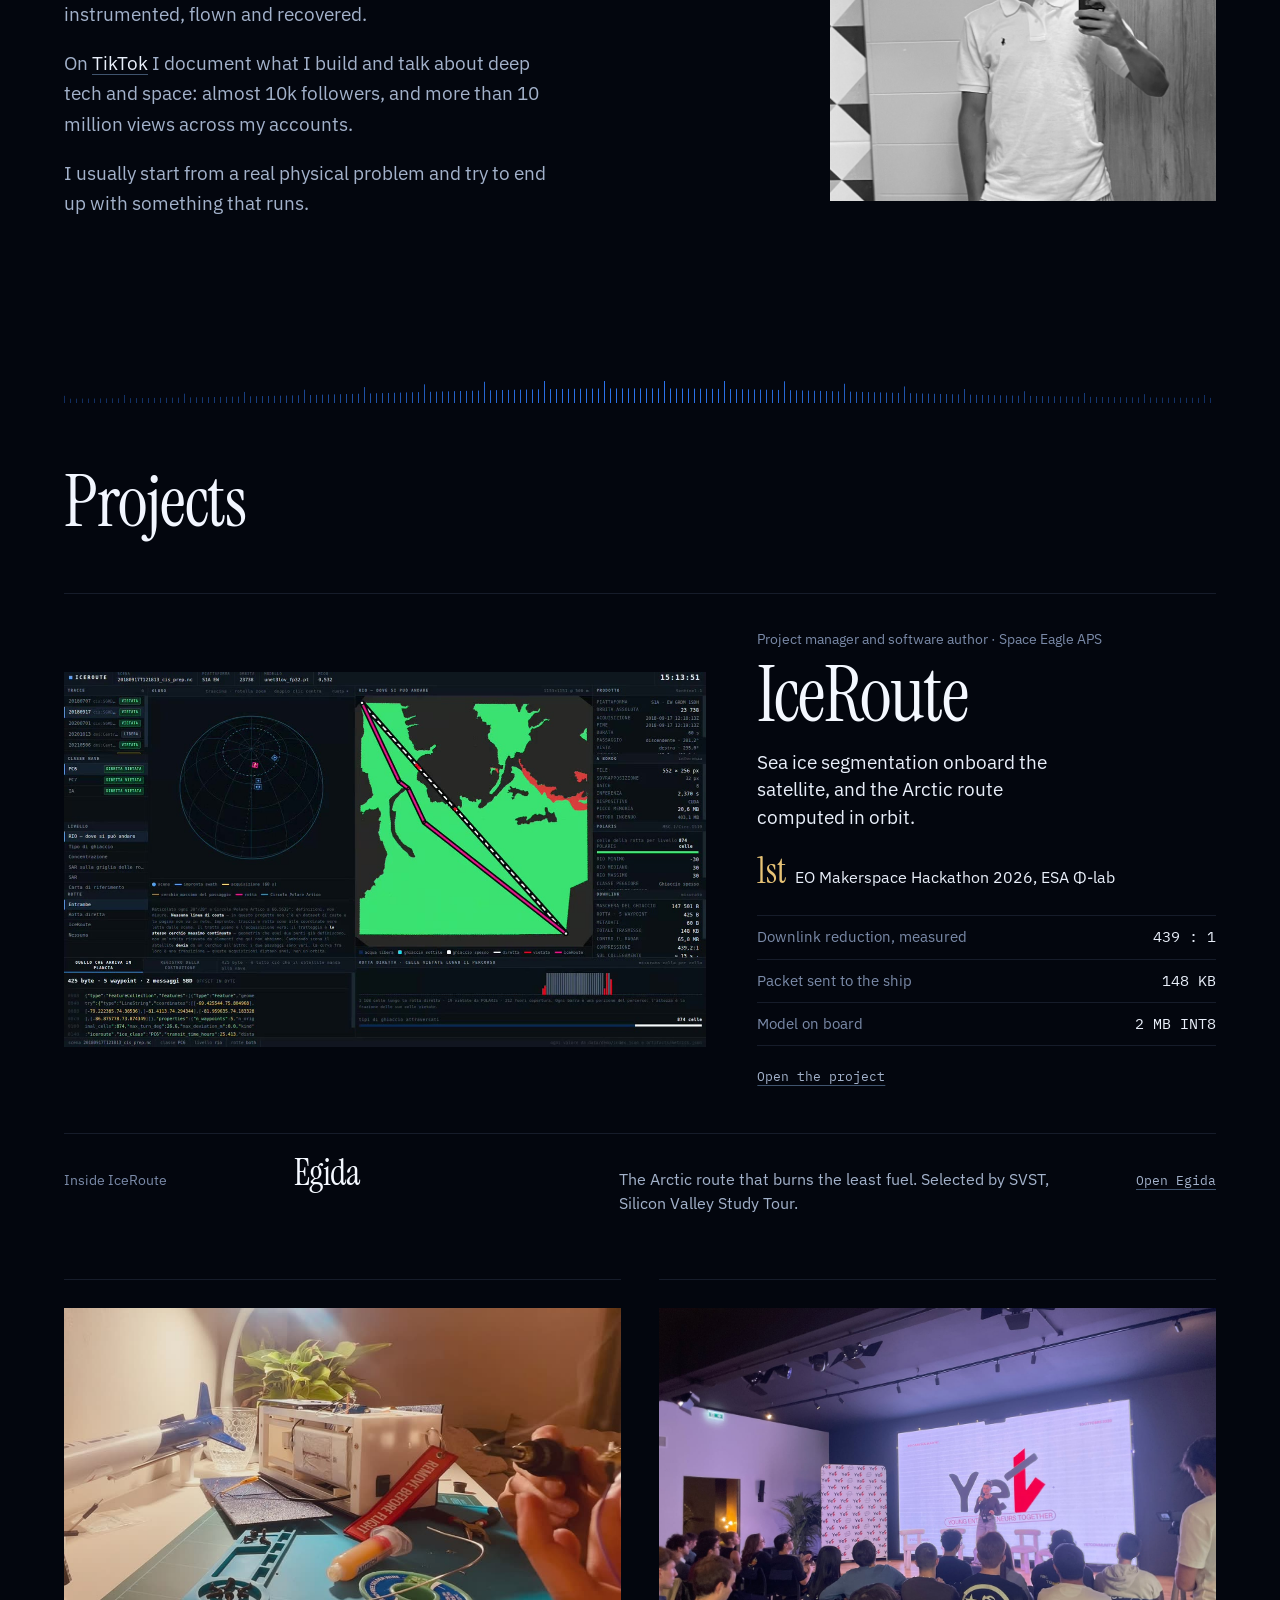
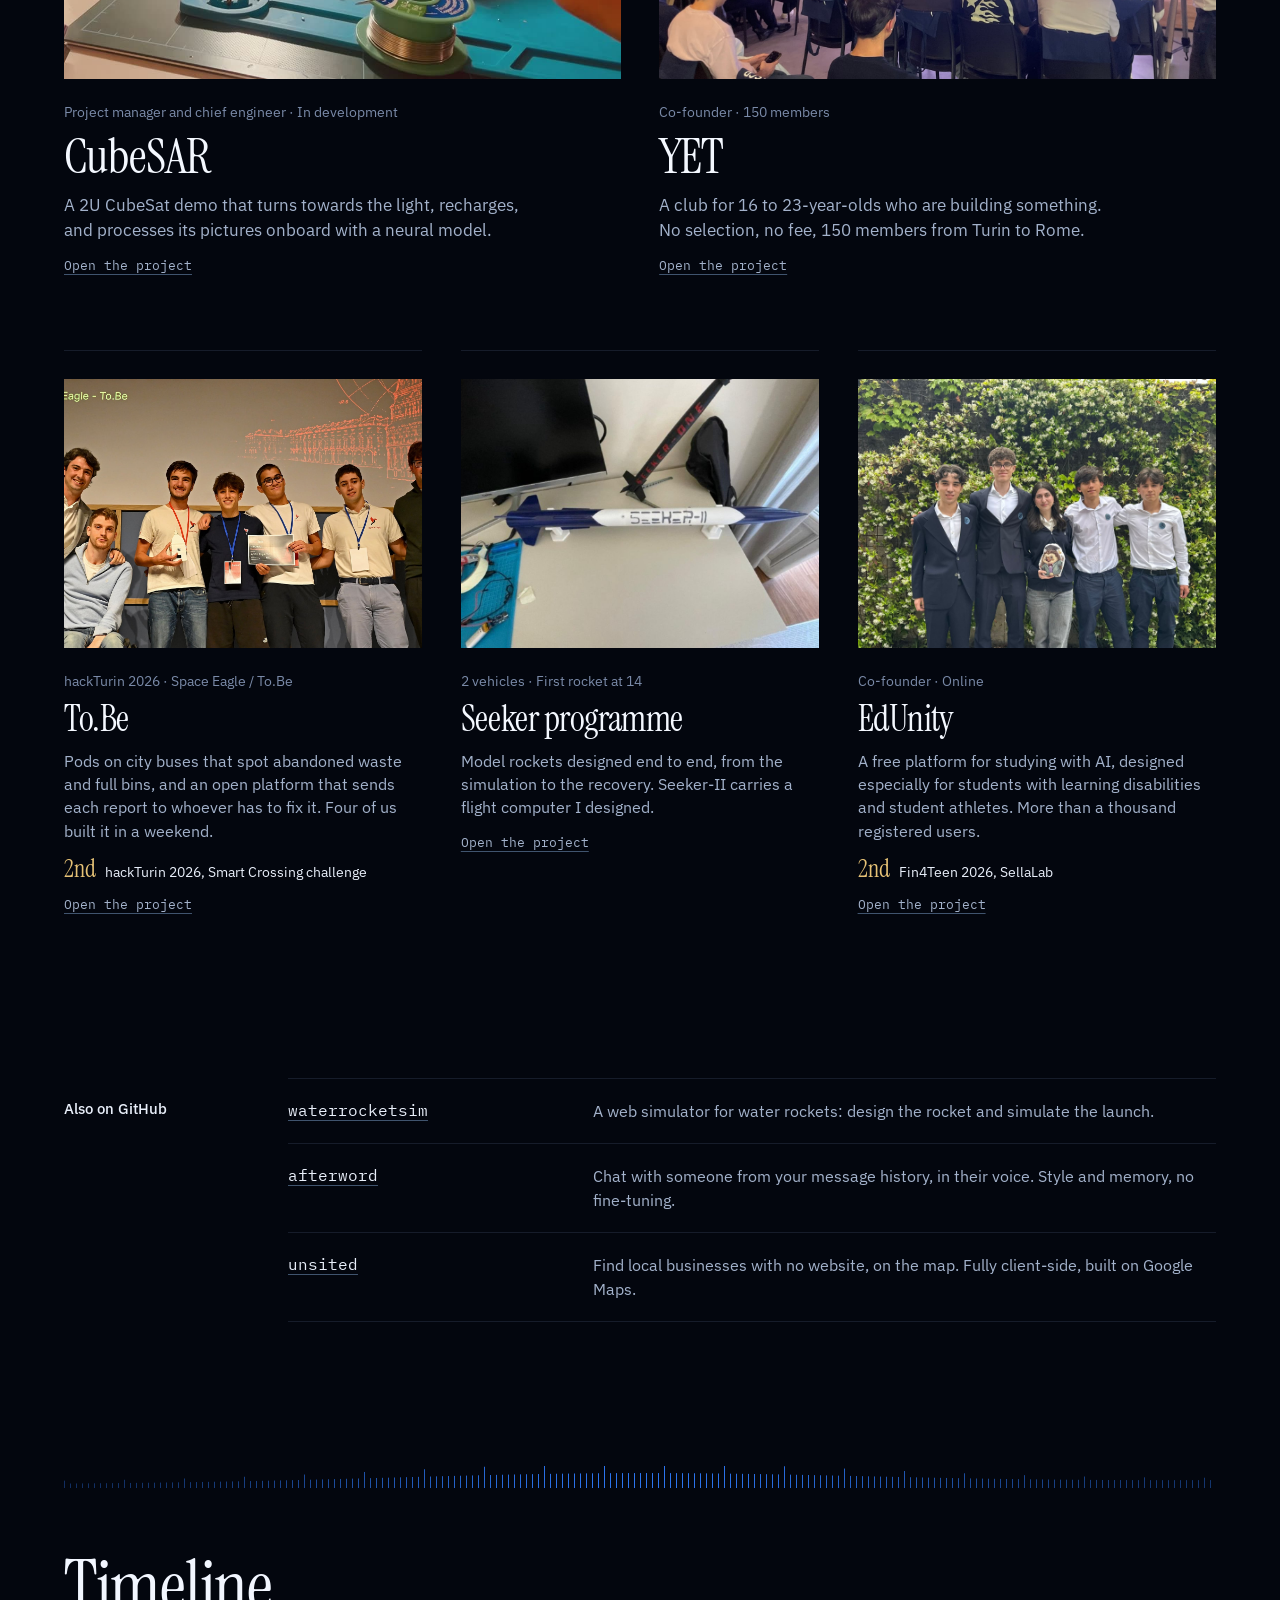
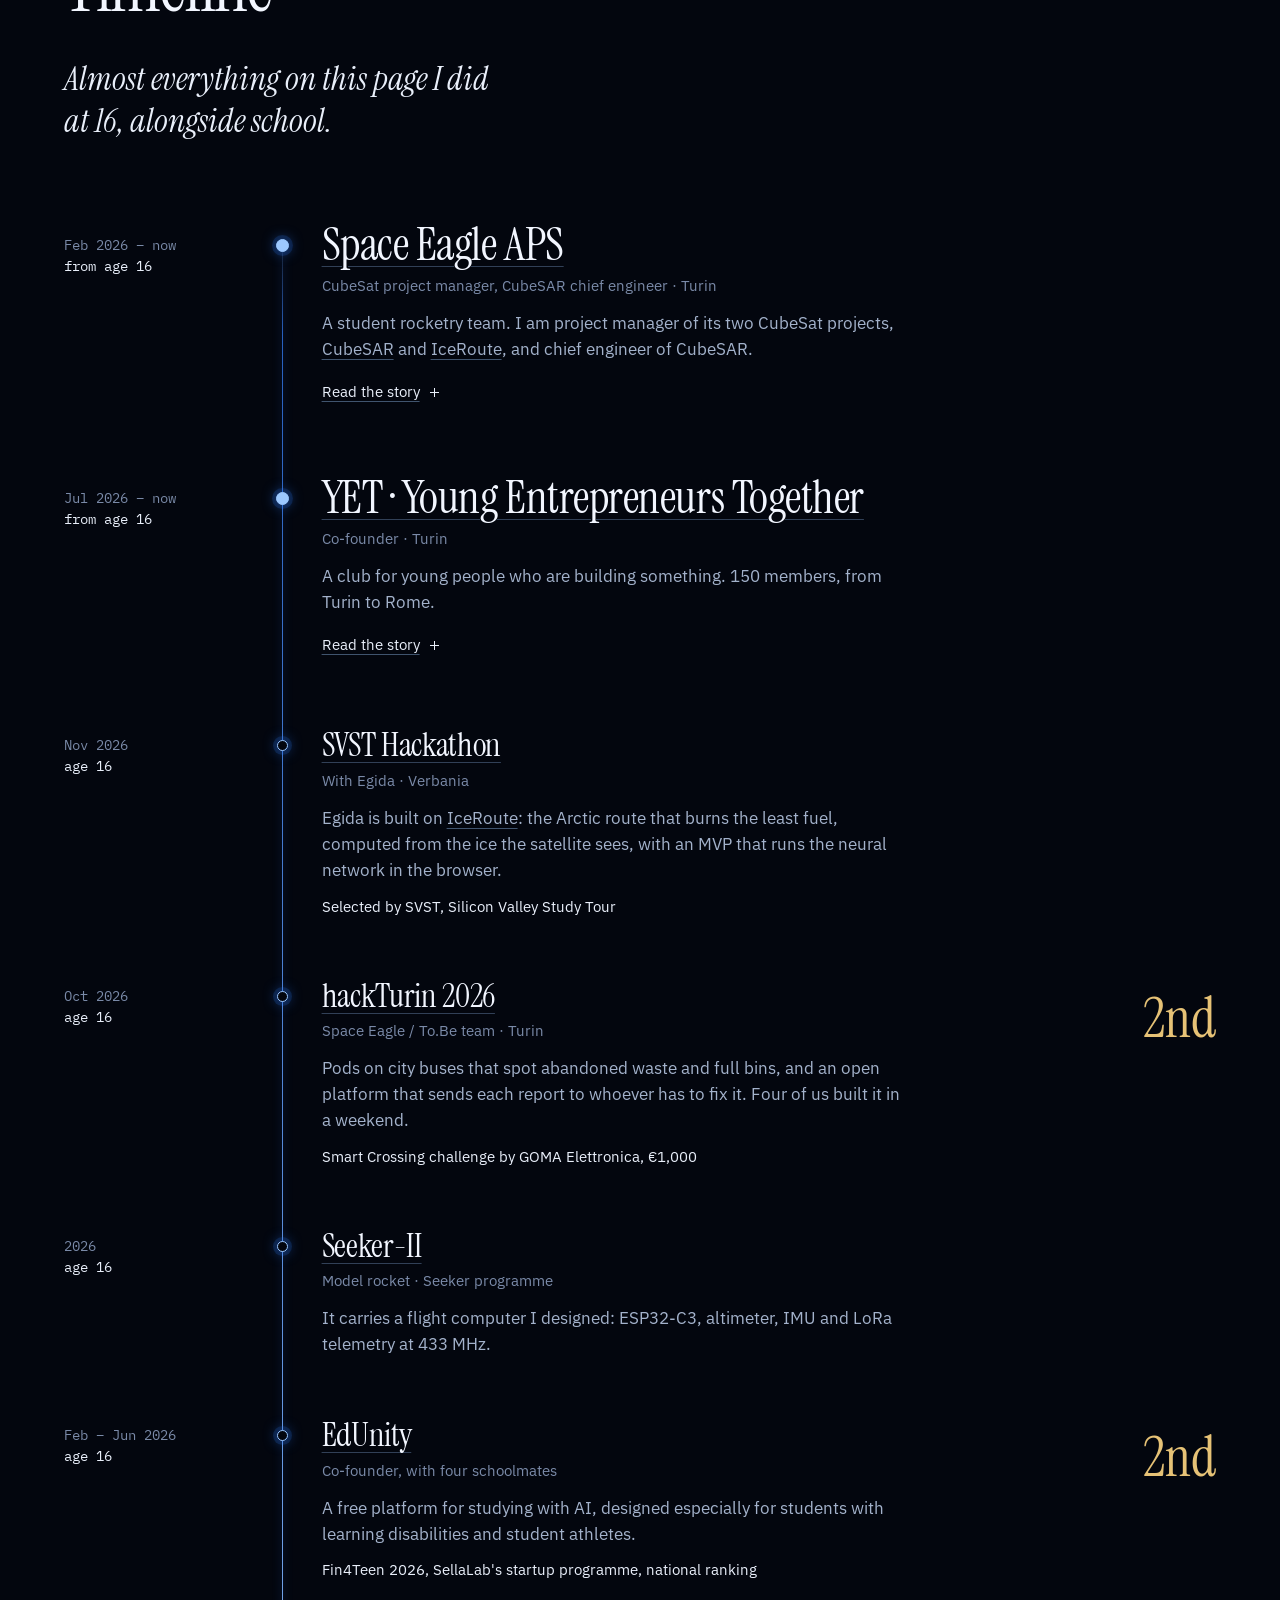
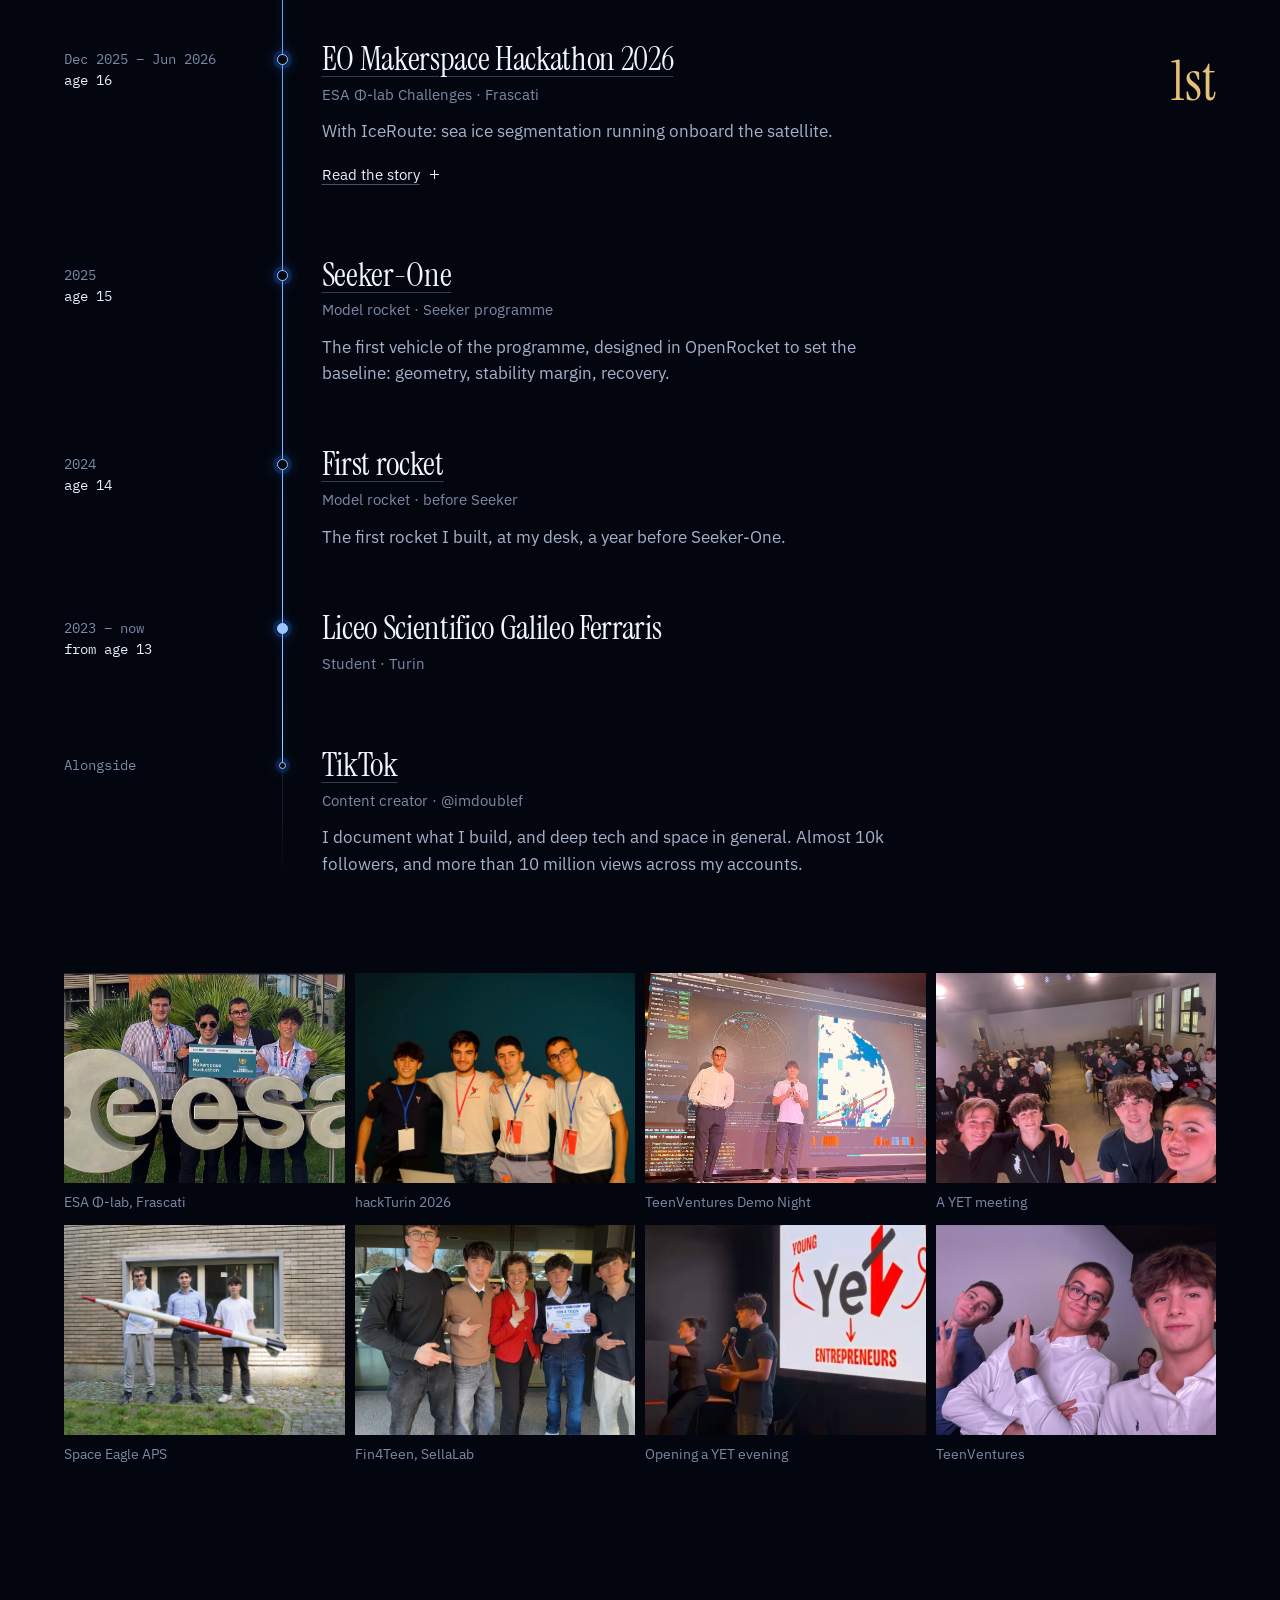
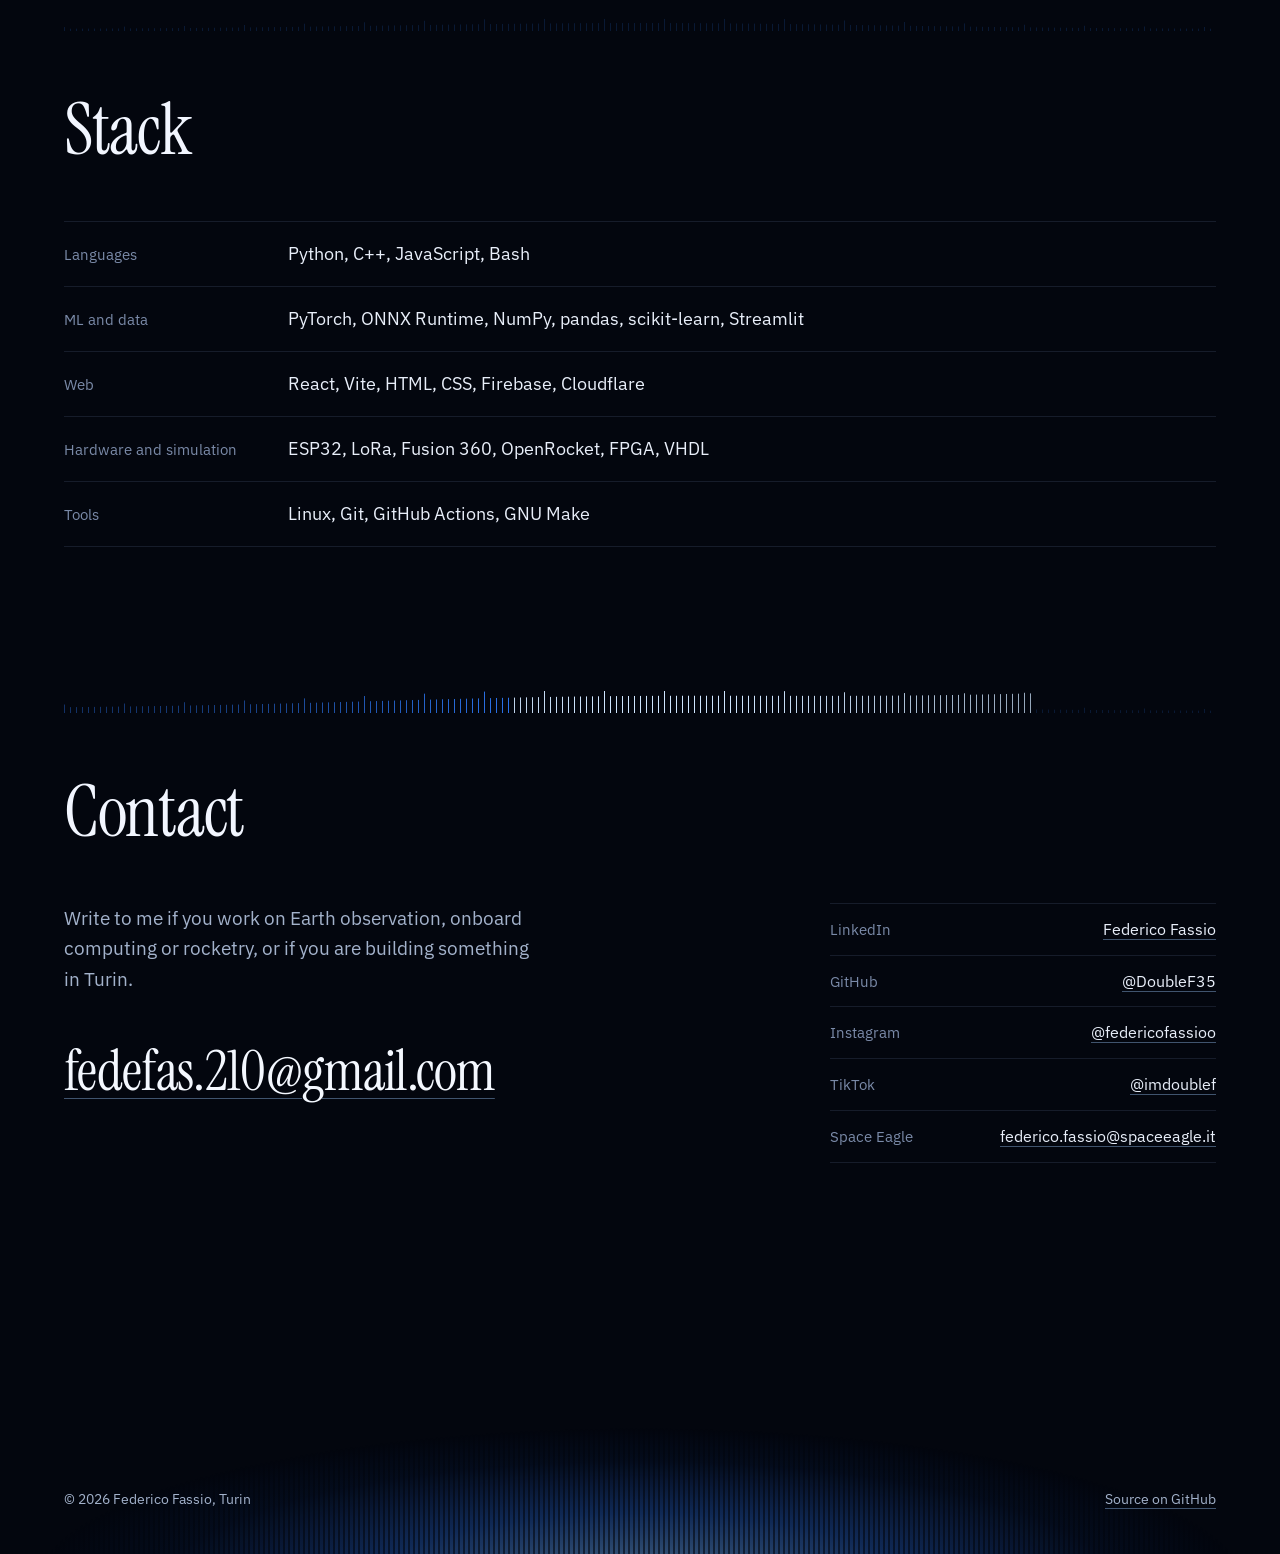
==== commit 3b0d9e05: "Egida dentro IceRoute, e pagina di CubeSAR reimpaginata Egida - Nuova pagina iceroute/egida/: cosa a" ====
--- a/index.html
+++ b/index.html
@@ -83,7 +83,7 @@
 <link rel="preconnect" href="https://fonts.gstatic.com" crossorigin>
 <link href="https://fonts.googleapis.com/css2?family=IBM+Plex+Mono:wght@400;500&family=IBM+Plex+Sans:wght@400;500;600&family=Instrument+Serif:ital@0;1&display=swap" rel="stylesheet">
 
-<link rel="stylesheet" href="assets/site.css?v=10">
+<link rel="stylesheet" href="assets/site.css?v=11">
 </head>
 <body>
 <a class="skip" href="#main" data-l="en">Skip to content</a>
@@ -218,7 +218,7 @@
          markup per tutti (a.pitem > .frame + .pitem__text), cambia solo la
          classe sul <li>: is-feat, is-wide, niente. -->
     <ul class="plist">
-      <li id="iceroute" class="is-feat"><a class="pitem" href="iceroute/">
+      <li id="iceroute" class="is-feat has-sub"><a class="pitem" href="iceroute/">
         <span class="frame"><video data-lazy data-anim="img/iceroute-console.avif" muted loop playsinline preload="none" width="1280" height="748" poster="img/iceroute-console-poster.jpg"><source src="img/iceroute-console.mp4" type="video/mp4"></video></span>
         <div class="pitem__text">
           <p class="pitem__meta"><span data-l="en">Project manager and software author · Space Eagle APS</span><span data-l="it">Project manager e autore del software · Space Eagle APS</span></p>
@@ -233,6 +233,13 @@
           </dl>
           <span class="pitem__go"><span data-l="en">Open the project</span><span data-l="it">Apri il progetto</span></span>
         </div>
+      </a>
+      <!-- Egida sta dentro IceRoute: una riga sotto, non una voce a sé -->
+      <a class="psub" href="iceroute/egida/">
+        <span class="psub__lab"><span data-l="en">Inside IceRoute</span><span data-l="it">Dentro IceRoute</span></span>
+        <span class="psub__name">Egida</span>
+        <span class="psub__deck"><span data-l="en">The Arctic route that burns the least fuel. Selected by SVST, Silicon Valley Study Tour.</span><span data-l="it">La rotta artica che consuma meno carburante. Selezionata da SVST, Silicon Valley Study Tour.</span></span>
+        <span class="pitem__go"><span data-l="en">Open Egida</span><span data-l="it">Apri Egida</span></span>
       </a></li>
       <li id="cubesar" class="is-wide"><a class="pitem" href="cubesar/">
         <span class="frame"><img src="img/cubesar-montaggio.jpg" width="960" height="720" alt="" loading="lazy"></span>
@@ -375,6 +382,20 @@
         </div>
       </li>
       <li>
+        <p class="tl__when"><span class="tl__date"><span data-l="en">Nov&nbsp;2026</span><span data-l="it">nov&nbsp;2026</span></span><span class="tl__age"><span data-l="en">age 16</span><span data-l="it">16 anni</span></span></p>
+        <div class="tl__body">
+          <div class="tl__text">
+            <h3 class="tl__name"><a href="iceroute/egida/">SVST Hackathon</a></h3>
+            <p class="tl__role" data-l="en">With Egida · Verbania</p>
+            <p class="tl__role" data-l="it">Con Egida · Verbania</p>
+            <p class="tl__line" data-l="en">Egida is built on <a href="iceroute/">IceRoute</a>: the Arctic route that burns the least fuel, computed from the ice the satellite sees, with an MVP that runs the neural network in the browser.</p>
+            <p class="tl__line" data-l="it">Egida nasce da <a href="iceroute/">IceRoute</a>: la rotta artica che consuma meno carburante, calcolata dal ghiaccio che vede il satellite, con un MVP che fa girare la rete neurale nel browser.</p>
+            <p class="tl__prize" data-l="en">Selected by SVST, Silicon Valley Study Tour</p>
+            <p class="tl__prize" data-l="it">Selezionata da SVST, Silicon Valley Study Tour</p>
+          </div>
+        </div>
+      </li>
+      <li>
         <p class="tl__when"><span class="tl__date"><span data-l="en">Oct&nbsp;2026</span><span data-l="it">ott&nbsp;2026</span></span><span class="tl__age"><span data-l="en">age 16</span><span data-l="it">16 anni</span></span></p>
         <div class="tl__body">
           <div class="tl__text">
@@ -569,6 +590,6 @@
   </div>
 </footer>
 
-<script src="assets/site.js?v=10"></script>
+<script src="assets/site.js?v=11"></script>
 </body>
 </html>
--- a/assets/site.css
+++ b/assets/site.css
@@ -230,6 +230,10 @@
 .flag__text{grid-column:1;grid-row:1 / span 2}
 .flag__main{grid-column:2;grid-row:1}
 .flag__main .frame{aspect-ratio:1280 / 748}
+.flag__main--43 .frame{aspect-ratio:4 / 3}
+/* --fit: l'immagine intera nelle sue proporzioni, senza ritaglio (la mappa di Egida) */
+.flag__main--fit .frame{aspect-ratio:auto}
+.flag__main--fit .frame img{height:auto}
 .frame video{display:block;width:100%;height:100%;object-fit:cover;cursor:pointer}
 .flag__pair{grid-column:2;grid-row:2;display:grid;grid-template-columns:minmax(0,1fr) minmax(0,1fr);gap:16px;align-self:start}
 .flag__pair .shot--43 .frame{aspect-ratio:4 / 3}
@@ -259,14 +263,6 @@
 .row__fig{grid-area:fig;padding-top:10px}
 /* Ogni foto nelle sue proporzioni: width e height veri sull'<img>, nessun ritaglio. */
 .row__fig .frame img{height:auto}
-/* CubeSAR: la foto verticale a sinistra, CAD e banco impilati a destra.
-   Le colonne stanno a 1,13 : 1 perché le due altezze coincidano; la foto
-   grande riempie l'altezza della colonna destra e perde al massimo pochi px. */
-.mosaic{display:grid;grid-template-columns:minmax(0,1.13fr) minmax(0,1fr);gap:16px;align-content:start}
-.mosaic__big{grid-row:1 / span 2;position:relative}
-.row__fig .mosaic__big img{position:absolute;inset:0;height:100%}
-.mosaic figcaption{grid-column:1 / -1;margin-top:-6px}
-.fig-next{margin-top:32px}
 /* Seeker: sopra le due verticali di Seeker-One (3:4), sotto due orizzontali
    (4:3). Stesse proporzioni per riga, quindi le altezze coincidono da sole. */
 .quad{display:grid;grid-template-columns:minmax(0,1fr) minmax(0,1fr);gap:16px;align-content:start}
@@ -492,9 +488,8 @@
   .row .meta > span + span::before{content:" · "}
   .row h3,.row h1{margin-bottom:20px;font-size:clamp(38px, 10.5vw, 46px)}
   .row__fig{padding-top:0;margin-bottom:22px}
-  .mosaic,.quad{gap:10px}
-  .fig-next{margin-top:24px}
-  .mosaic figcaption,.quad figcaption{margin-top:0}
+  .quad{gap:10px}
+  .quad figcaption{margin-top:0}
 
   .more{grid-template-columns:1fr;margin-top:64px}
   .more h3{padding:0 0 14px}
@@ -531,6 +526,7 @@
 }
 @media (prefers-reduced-motion:reduce){
   .tl__more::details-content{transition:none !important}
+  .slides__track{scroll-behavior:auto}
 }
 
 /* --------------------------------------------------------------------------
@@ -570,6 +566,22 @@
 .is-feat .sheet{margin-top:26px}
 .is-feat .pitem__go{margin-top:24px}
 
+/* Egida in homepage: una riga sotto IceRoute, perché ne fa parte. */
+.has-sub .pitem{padding-bottom:44px}
+.psub{
+  display:grid;grid-template-columns:minmax(0,2fr) minmax(0,3fr) minmax(0,5fr) auto;
+  column-gap:var(--gap);align-items:baseline;padding:22px 0 64px;
+  border-top:1px solid var(--line);color:inherit;text-decoration:none;
+}
+.psub__lab{font:400 13.5px/1.45 var(--sans);color:var(--paper-mute)}
+.psub__name{font:400 clamp(32px, 2.8vw, 40px)/1 var(--serif);letter-spacing:-.012em;color:#f4f8ff}
+.psub__deck{font-size:15.5px;line-height:1.5;color:var(--paper-dim)}
+.psub .pitem__go{margin:0;white-space:nowrap}
+@media (hover:hover){
+  .psub:hover .psub__name{text-decoration:underline;text-decoration-thickness:1px;text-underline-offset:6px}
+  .psub:hover .pitem__go{color:#fff;text-decoration-color:currentColor}
+}
+
 @media (hover:hover){
   .pitem:hover .pitem__name{text-decoration:underline;text-decoration-thickness:1px;text-underline-offset:6px}
   .pitem:hover .pitem__go{color:#fff;text-decoration-color:currentColor}
@@ -596,8 +608,50 @@
 .vid img.anim{display:block;width:100%;height:auto;aspect-ratio:4 / 3;object-fit:cover;background:var(--ink-2)}
 img.anim{cursor:pointer}
 .photos--fit{grid-template-columns:repeat(auto-fit,minmax(220px,1fr))}
-.photos--tall .frame{aspect-ratio:2 / 3}
 .photos--sq .frame{aspect-ratio:1}
+.photos--169 .frame{aspect-ratio:16 / 9}
+.photos--3{grid-template-columns:repeat(3,minmax(0,1fr));gap:12px 16px}
+a.frame img{transition:opacity .2s}
+@media (hover:hover){ a.frame:hover img{opacity:.86} }
+
+/* Una pagina di progetto con più parti (Egida: MVP, slide): ogni parte ha
+   un titolo più piccolo dell'<h1> e una colonna di testo. */
+.part{margin-top:112px}
+.proj h2{margin:0 0 26px;font-size:clamp(40px, 4vw, 60px)}
+.part__text{max-width:64ch;margin-bottom:36px}
+.part__text > p{font-size:16.5px;color:var(--paper-dim)}
+.part__text > .links{margin-top:6px;color:var(--paper)}
+
+/* Un progetto dentro un altro (Egida nella pagina di IceRoute). */
+.sub{margin-top:96px;border-top:1px solid var(--line)}
+.proj .sub__lab{margin:0;padding-top:20px;font:500 15px/1.4 var(--sans);letter-spacing:0;color:var(--paper)}
+.sub .pitem{
+  display:grid;grid-template-columns:minmax(0,5fr) minmax(0,7fr);
+  column-gap:clamp(32px, 4vw, 64px);align-items:center;padding:28px 0 0;
+}
+.sub .pitem .frame{aspect-ratio:3 / 2;margin:0}
+.sub .pitem .frame img{object-position:50% 82%}
+.sub .pitem__name{margin-bottom:14px;font-size:clamp(44px, 4.4vw, 64px);line-height:.95;letter-spacing:-.018em}
+.sub .pitem__deck{max-width:42ch;font-size:17px}
+.sub .pitem__prize{font-size:15px}
+
+/* Le slide: una fila orizzontale che si ferma su ogni slide (scroll-snap).
+   Si sfoglia col dito, con la rotella o con le frecce anche senza script;
+   pulsanti e contatore compaiono solo quando lo script c'è (.is-live). */
+.slides__track{
+  list-style:none;margin:0;padding:0;display:flex;gap:16px;
+  overflow-x:auto;scroll-snap-type:x mandatory;scroll-behavior:smooth;
+  overscroll-behavior-x:contain;scrollbar-width:none;
+}
+.slides__track::-webkit-scrollbar{display:none}
+.slides__track > li{flex:0 0 100%;scroll-snap-align:start;background:var(--ink-2)}
+.slides__track img{width:100%;height:auto;aspect-ratio:16 / 9}
+.slides__bar{display:none;align-items:center;justify-content:space-between;gap:16px;margin:8px 0 0;font:400 13px/1 var(--mono);color:var(--paper-mute)}
+.slides.is-live .slides__bar{display:flex}
+.slides__bar button{min-height:44px;color:var(--paper);text-decoration:underline;text-decoration-thickness:1px;text-underline-offset:4px;text-decoration-color:rgba(156,200,255,.4)}
+.slides__bar button:disabled{color:var(--paper-mute);text-decoration:none;cursor:default;opacity:.55}
+@media (hover:hover){ .slides__bar button:not(:disabled):hover{color:#fff;text-decoration-color:currentColor} }
+.slides__count b{font-weight:400;color:var(--paper)}
 .photos + .photos{margin-top:24px}
 /* Fila "giustificata": le figure prendono larghezza in proporzione al loro
    formato, così hanno tutte la stessa altezza (foto 3:2 e video 9:16) */
@@ -607,6 +661,9 @@
 .jrow > .r-916{flex-grow:.5625}
 .r-32 .frame{aspect-ratio:3 / 2}
 .r-916 .frame{aspect-ratio:9 / 16}
+/* Qualsiasi altro formato: style="--r:larghezza/altezza" sulla figura. */
+.jrow > [style*="--r"]{flex-grow:var(--r)}
+.jrow > [style*="--r"] .frame{aspect-ratio:var(--r)}
 @media (max-width:760px){
   .jrow{flex-direction:column;gap:20px}
   .jrow > figure{flex:none;width:100%}
@@ -634,6 +691,11 @@
   .is-wide .pitem__name{font-size:clamp(32px, 4.6vw, 40px);line-height:1.02}
   .is-wide .pitem__deck{font-size:15.5px}
   .is-feat .pitem{display:block;padding:28px 0 44px}
+  .has-sub .pitem{padding-bottom:36px}
+  .psub{grid-template-columns:minmax(0,1fr) auto;row-gap:6px;padding:20px 0 44px}
+  .psub__lab,.psub__deck{grid-column:1 / -1}
+  .psub__deck{max-width:52ch}
+  .psub .pitem__go{grid-column:2;grid-row:2;align-self:center}
   .is-feat .pitem .frame{margin:0 0 28px}
   .is-feat .pitem__deck{max-width:34ch}
 }
@@ -655,6 +717,19 @@
   .pitem__prize b{font-size:20px}
   .pitem__go{margin-top:10px}
   .is-feat .pitem{padding:20px 0 36px}
+  .has-sub .pitem{padding-bottom:28px}
+  .psub{grid-template-columns:minmax(0,1fr);padding:16px 0 28px}
+  .psub .pitem__go{grid-column:1;grid-row:auto;justify-self:start;margin-top:6px}
+  .part{margin-top:72px}
+  .proj h2{margin-bottom:20px;font-size:clamp(38px, 10.5vw, 46px)}
+  .part__text{margin-bottom:26px}
+  .photos--3{grid-template-columns:minmax(0,1fr);gap:18px}
+  .sub{margin-top:64px}
+  .sub .pitem{display:block;padding-top:20px}
+  .sub .pitem .frame{margin-bottom:20px}
+  .sub .pitem__name{font-size:clamp(40px, 11vw, 48px);margin-bottom:10px}
+  .sub .pitem__deck{font-size:16px}
+  .slides__track{gap:10px;margin:0 calc(-1 * var(--m))}
   .is-feat .pitem .frame{margin:0 calc(-1 * var(--m)) 22px}
   .is-feat .pitem__name{font-size:clamp(50px, 14vw, 64px);margin-bottom:14px}
   .is-feat .pitem__deck{font-size:18px}
@@ -663,7 +738,6 @@
   .mail{font-size:clamp(26px, 7.6vw, 34px)}
   .proj{padding-top:calc(var(--nav-h) + 16px)}
   .gal{margin-top:44px}
-  .photos--tall{grid-template-columns:minmax(0,1fr)}
   .pnav{margin:56px 0 72px}
   .pnav .name{font-size:28px}
 }
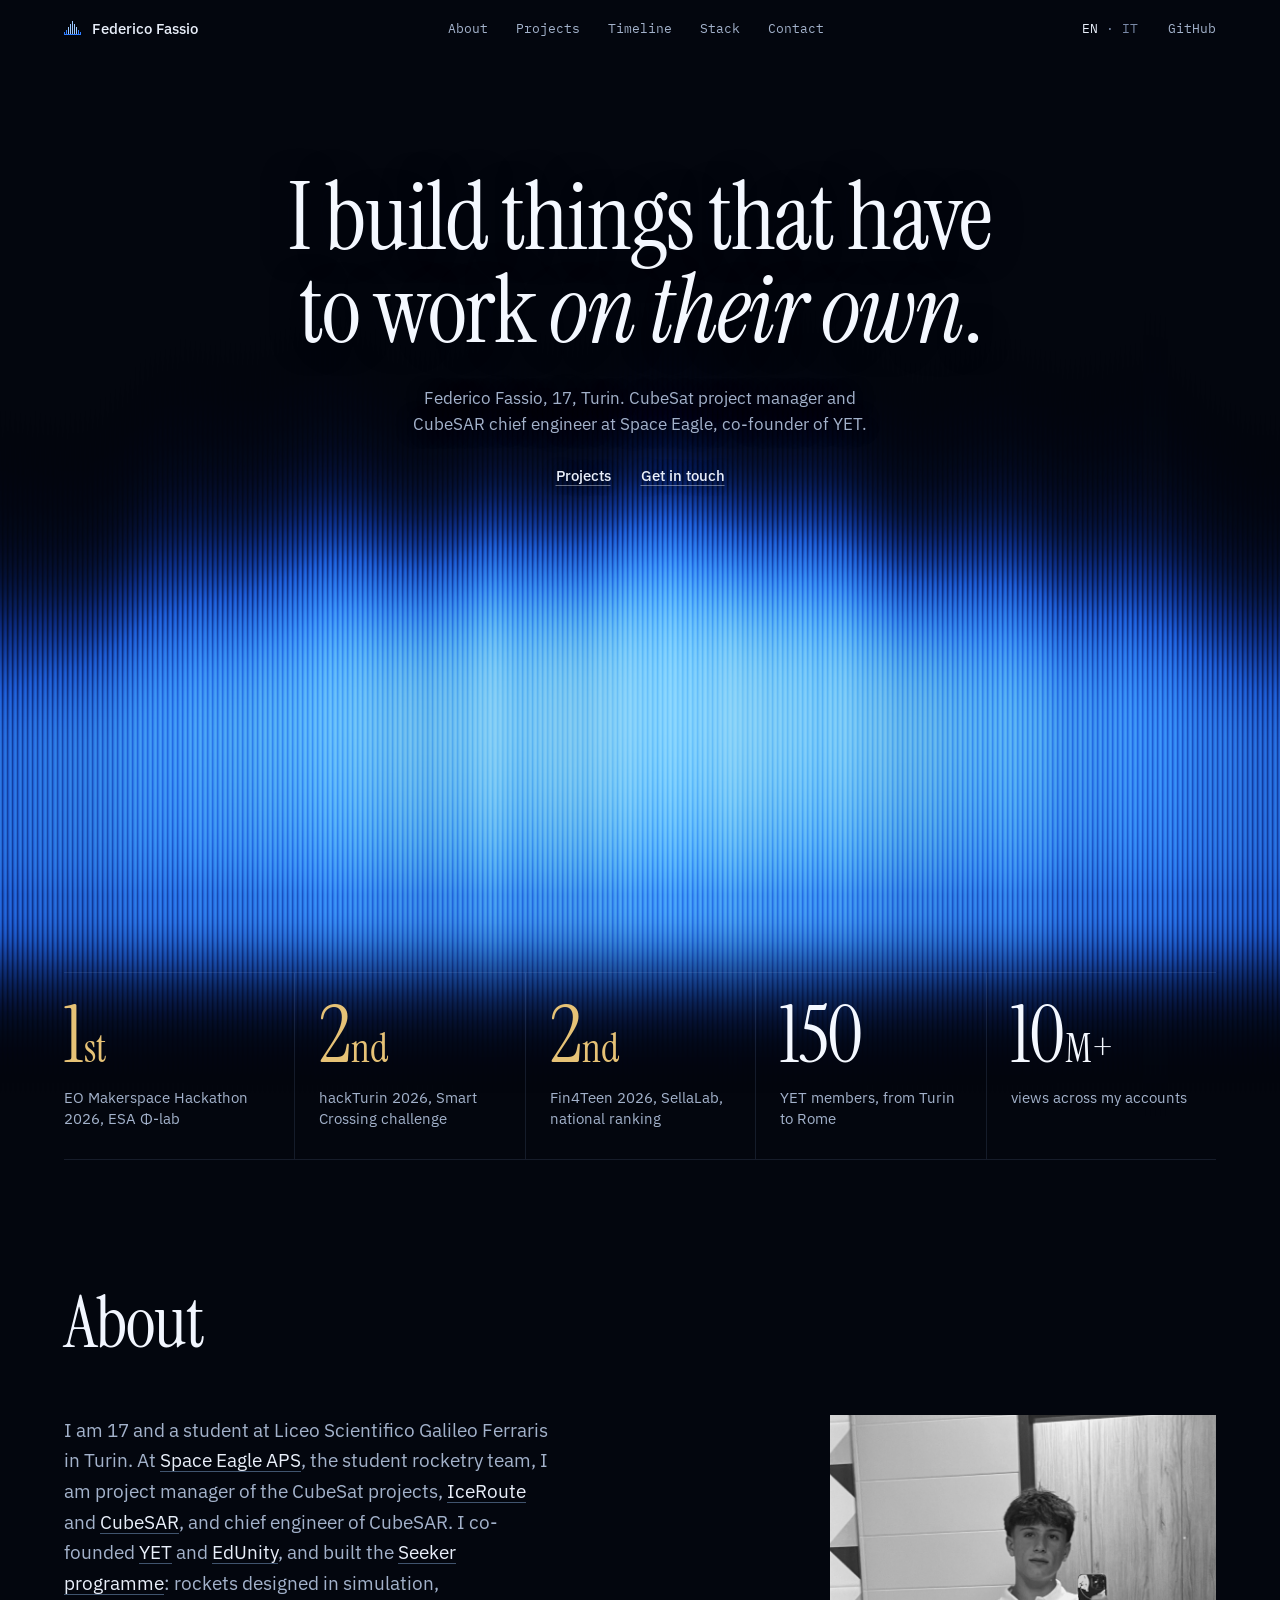
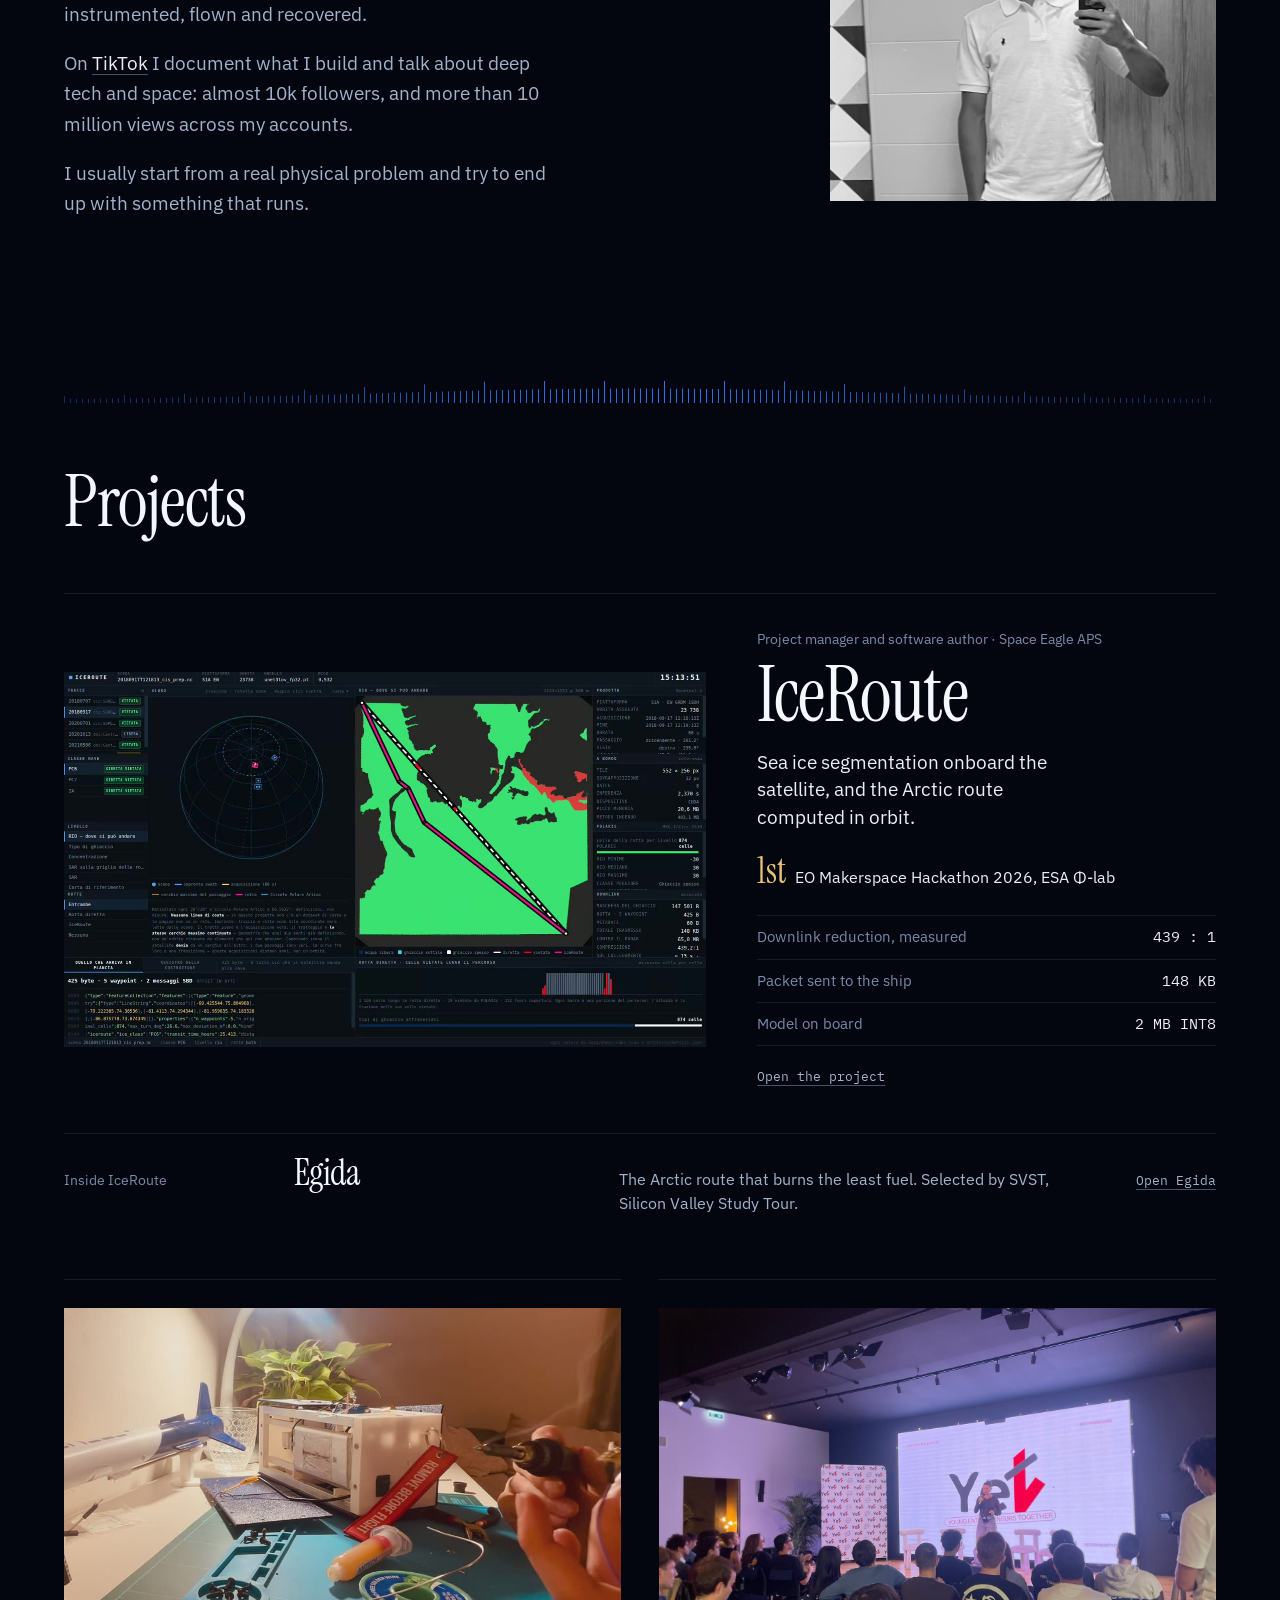
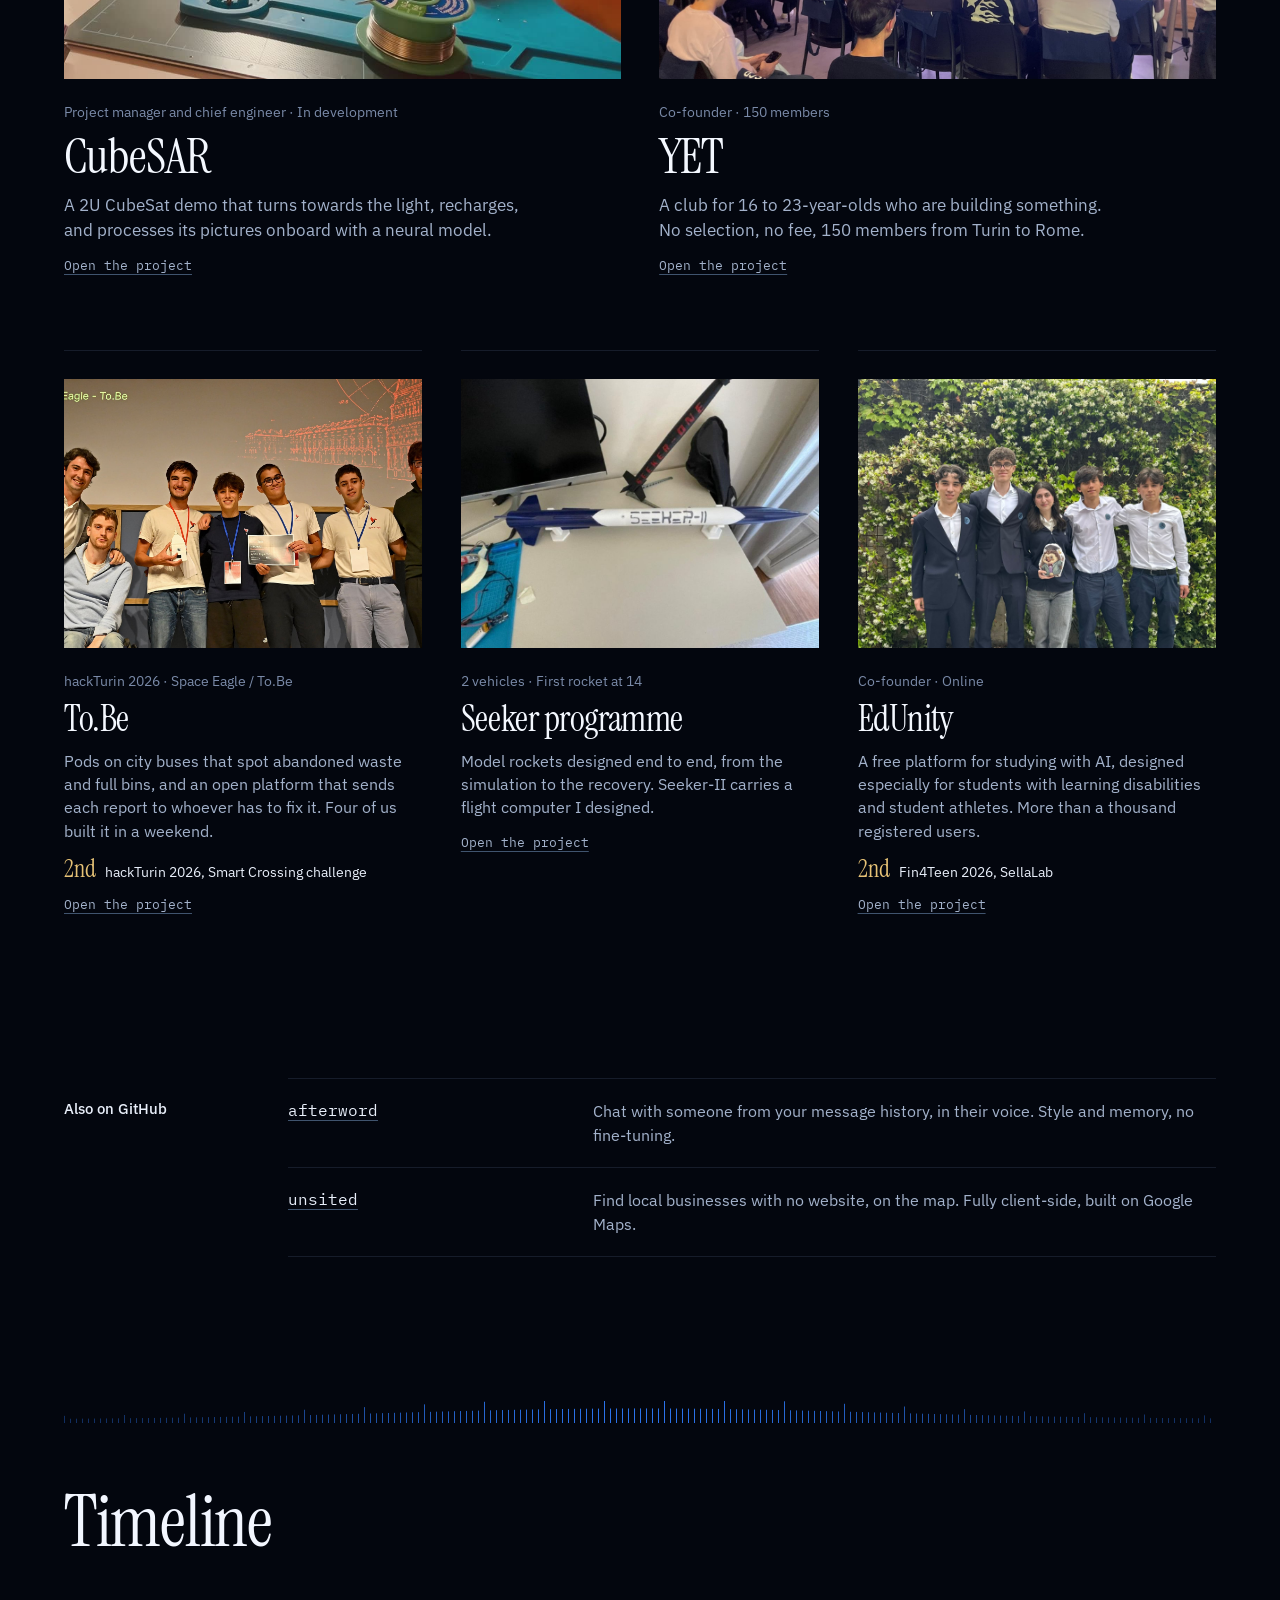
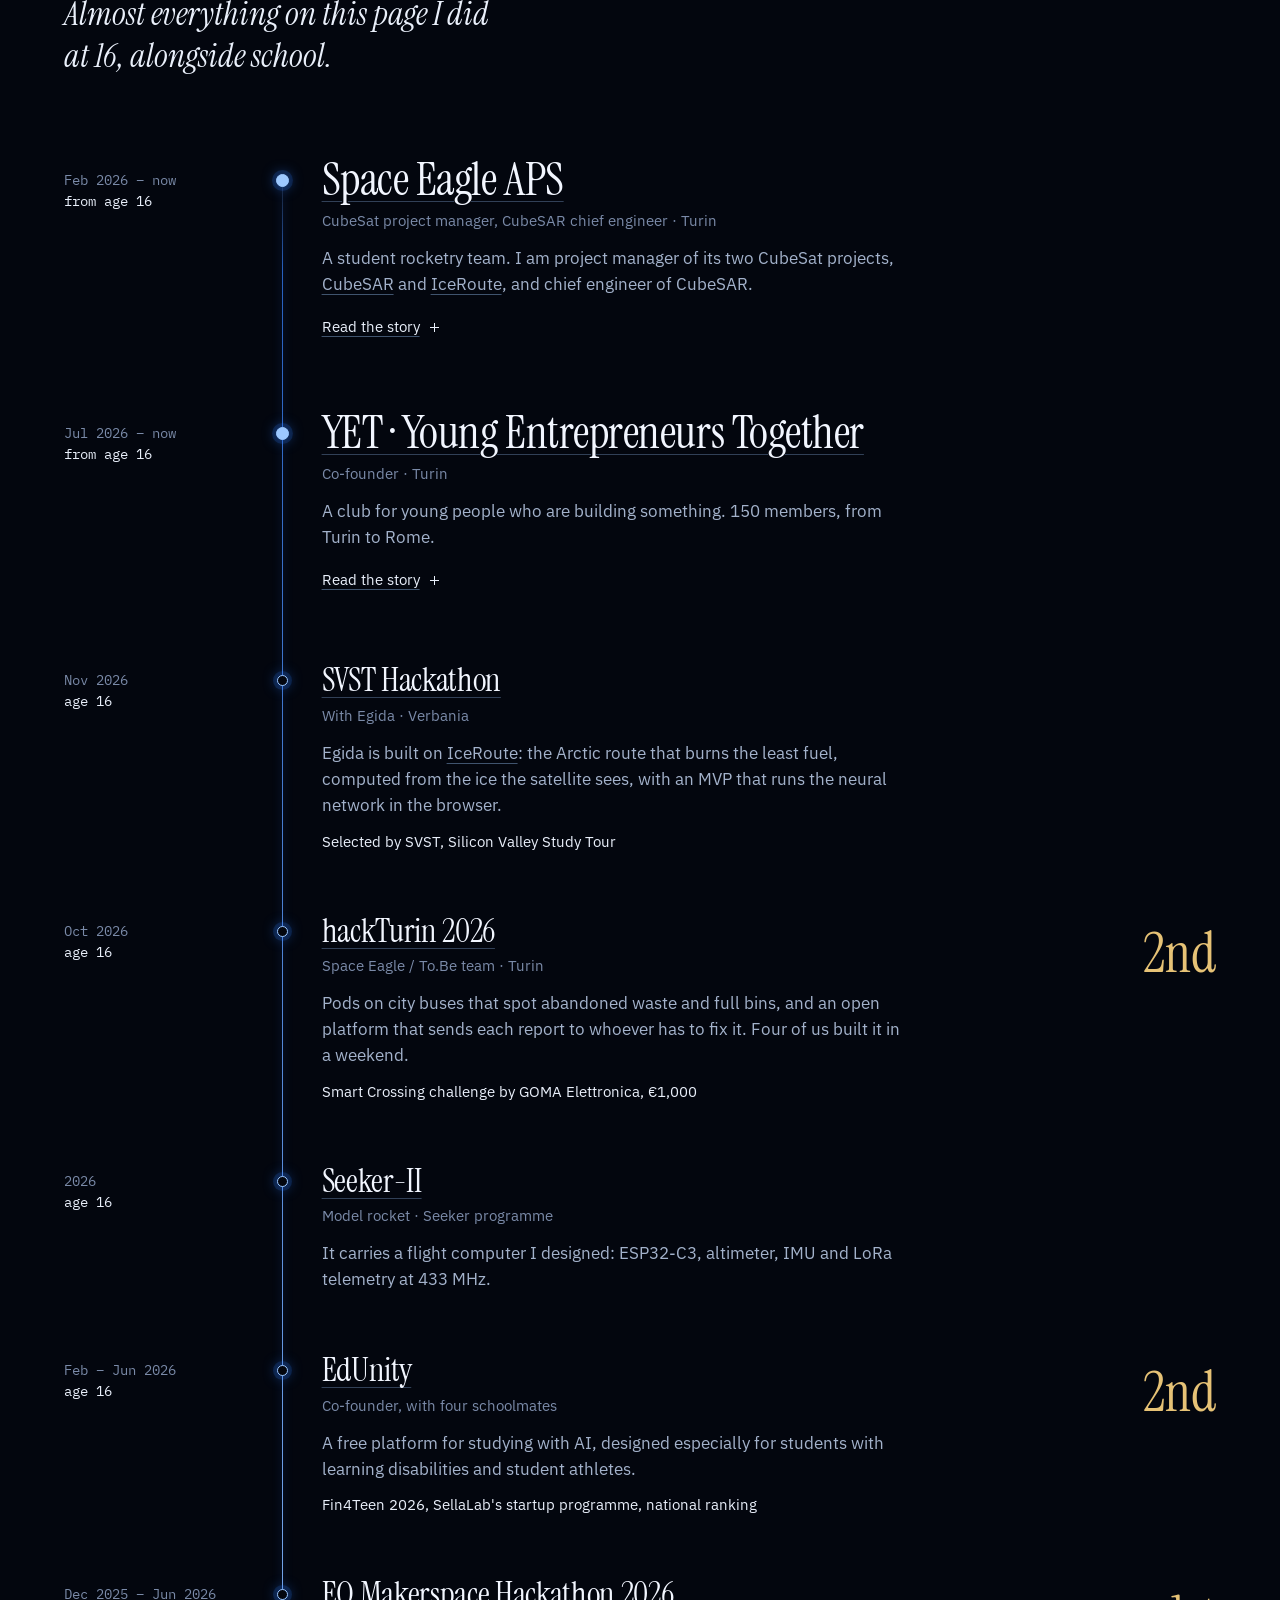
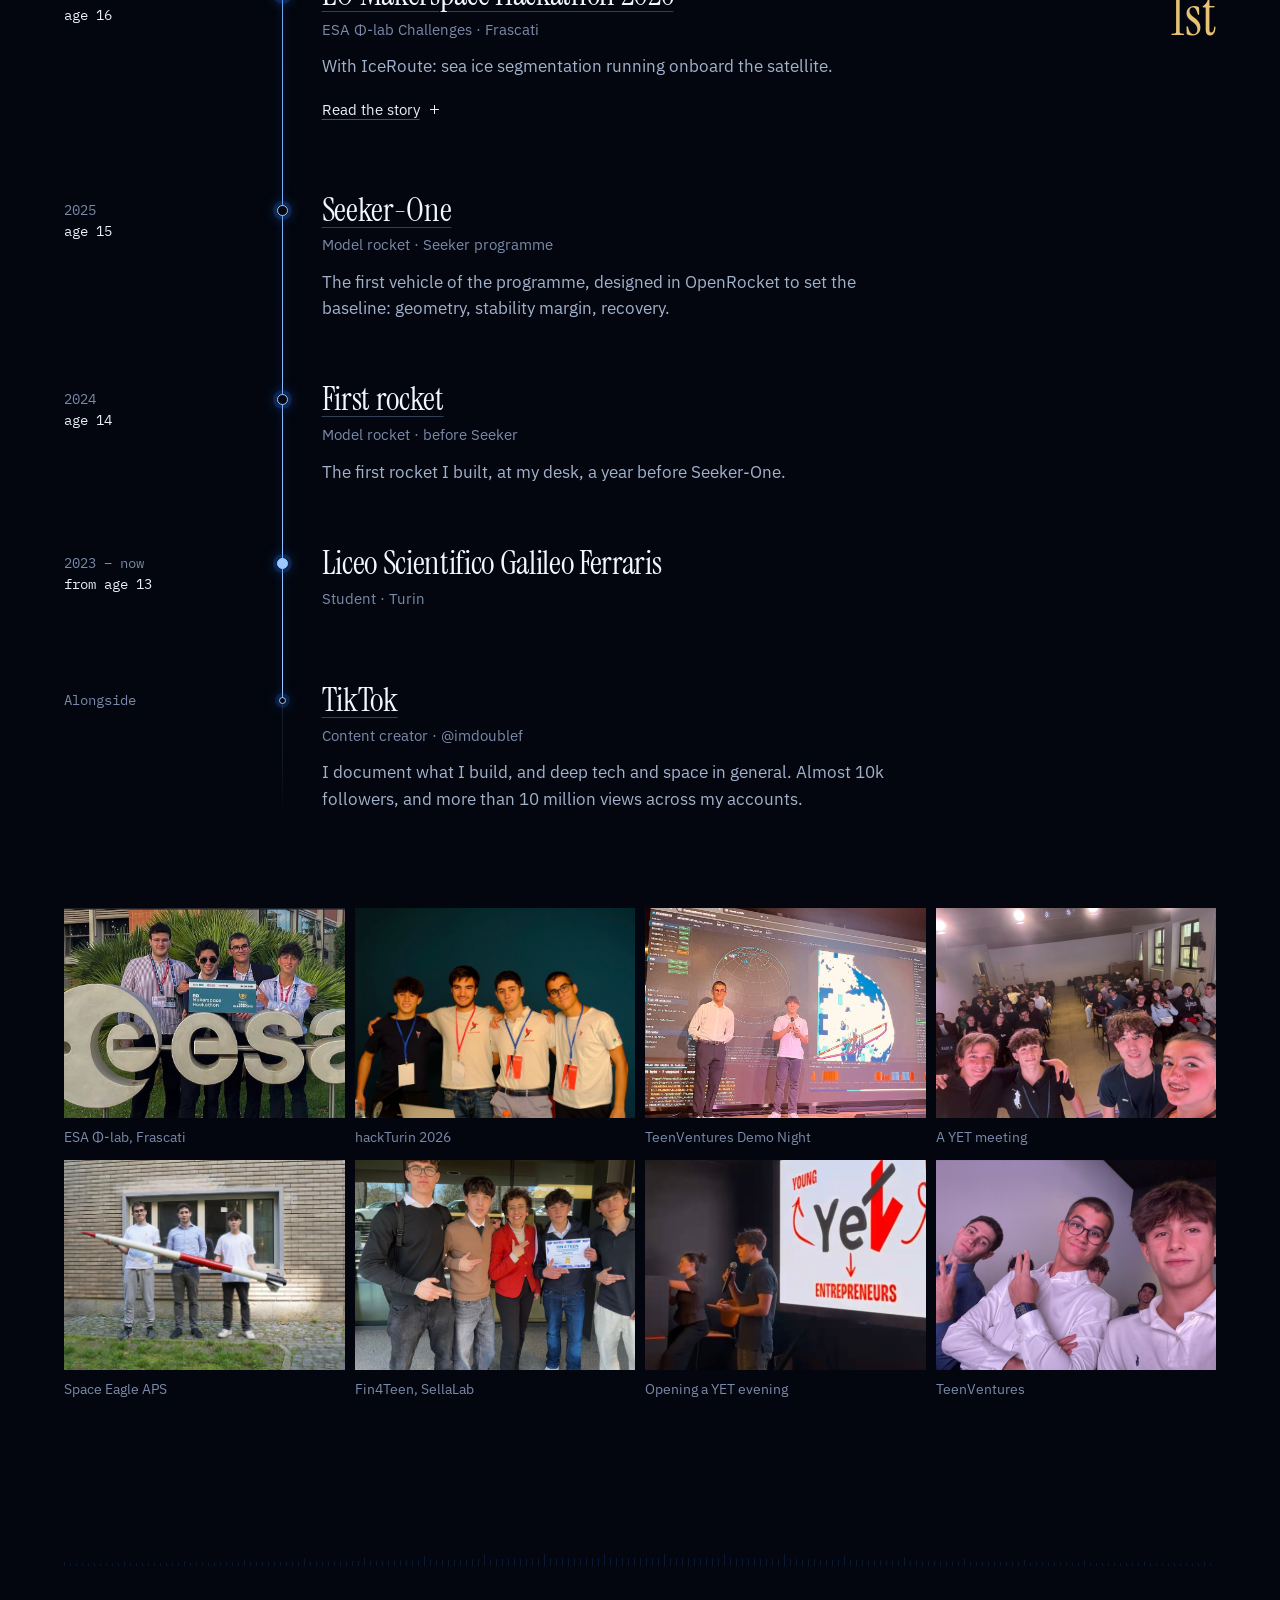
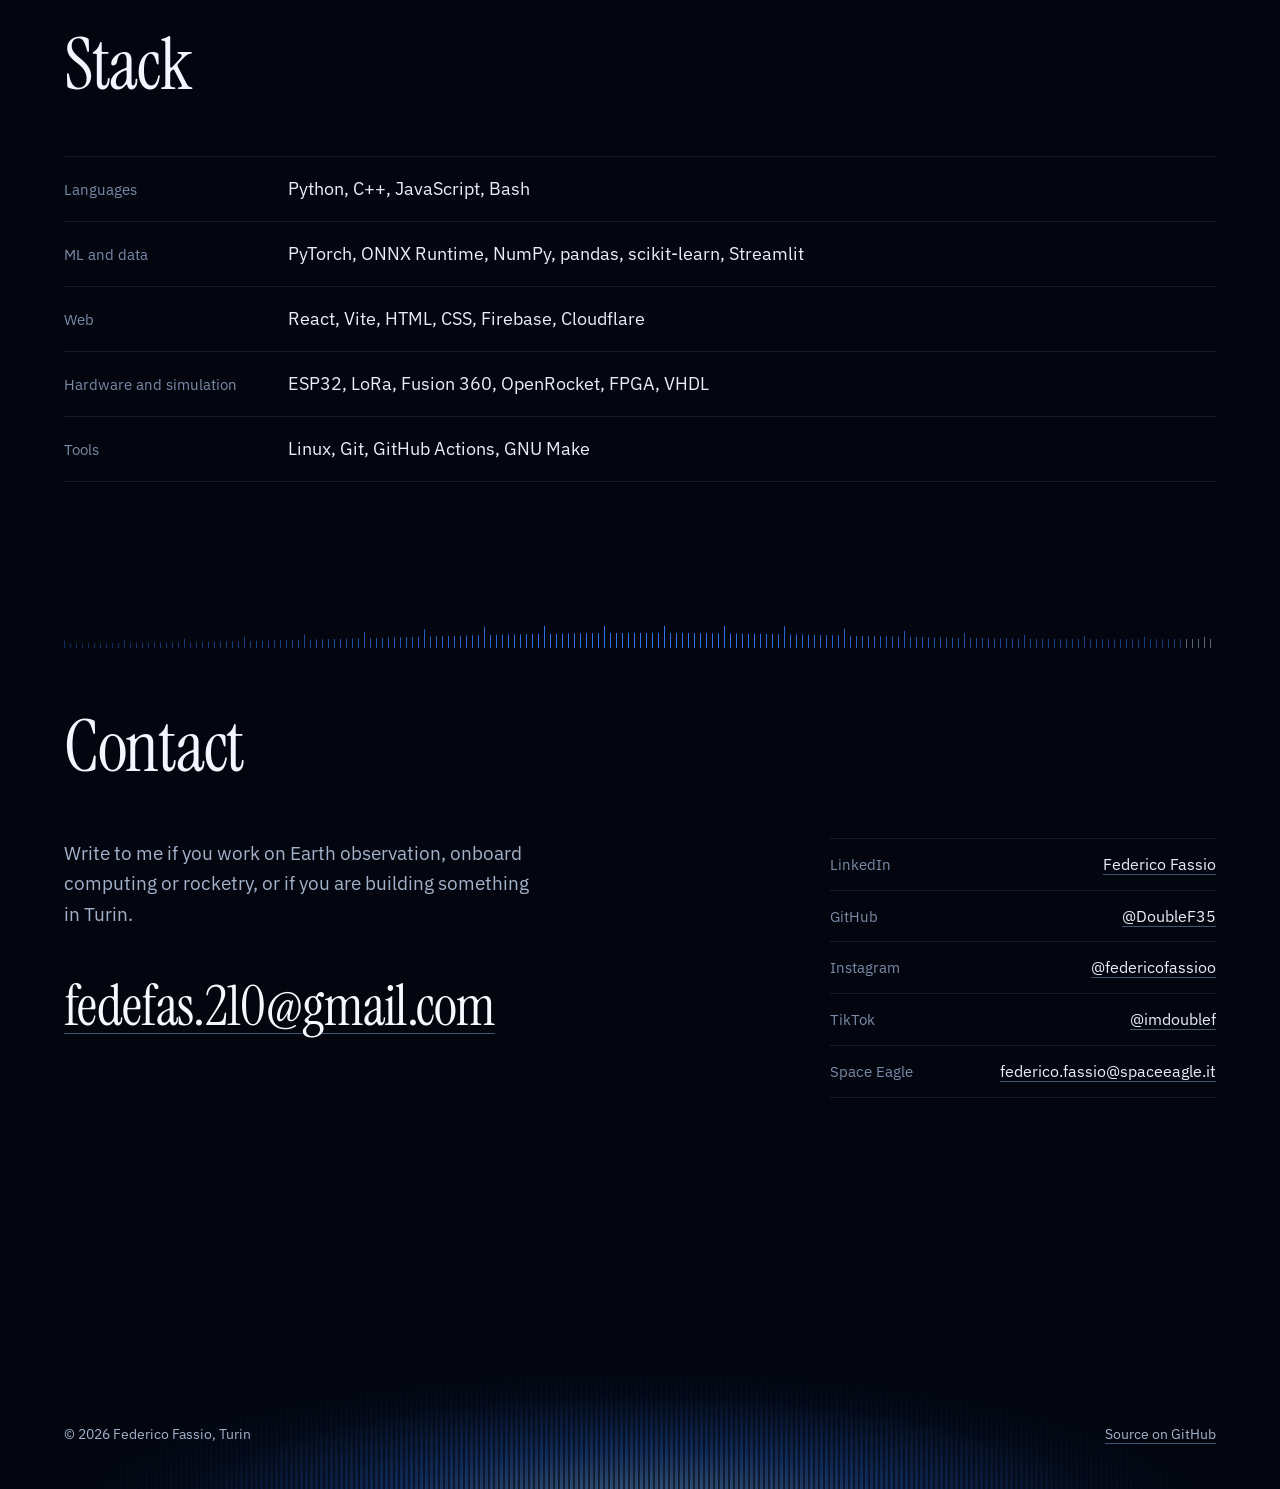
==== commit b32886ca: "Tolto waterrocketsim da "Altro su GitHub": il repo ora è privato" ====
--- a/index.html
+++ b/index.html
@@ -298,11 +298,6 @@
     <div class="more">
       <h3><span data-l="en">Also on GitHub</span><span data-l="it">Altro su GitHub</span></h3>
       <ul>
-        <li><a href="https://doublef35.github.io/waterrocketsim/">
-          <span class="name">waterrocketsim</span>
-          <span class="desc" data-l="en">A web simulator for water rockets: design the rocket and simulate the launch.</span>
-          <span class="desc" data-l="it">Simulatore web di razzi ad acqua: progetti il razzo e simuli il lancio.</span>
-        </a></li>
         <li><a href="https://github.com/DoubleF35/afterword">
           <span class="name">afterword</span>
           <span class="desc" data-l="en">Chat with someone from your message history, in their voice. Style and memory, no fine-tuning.</span>
